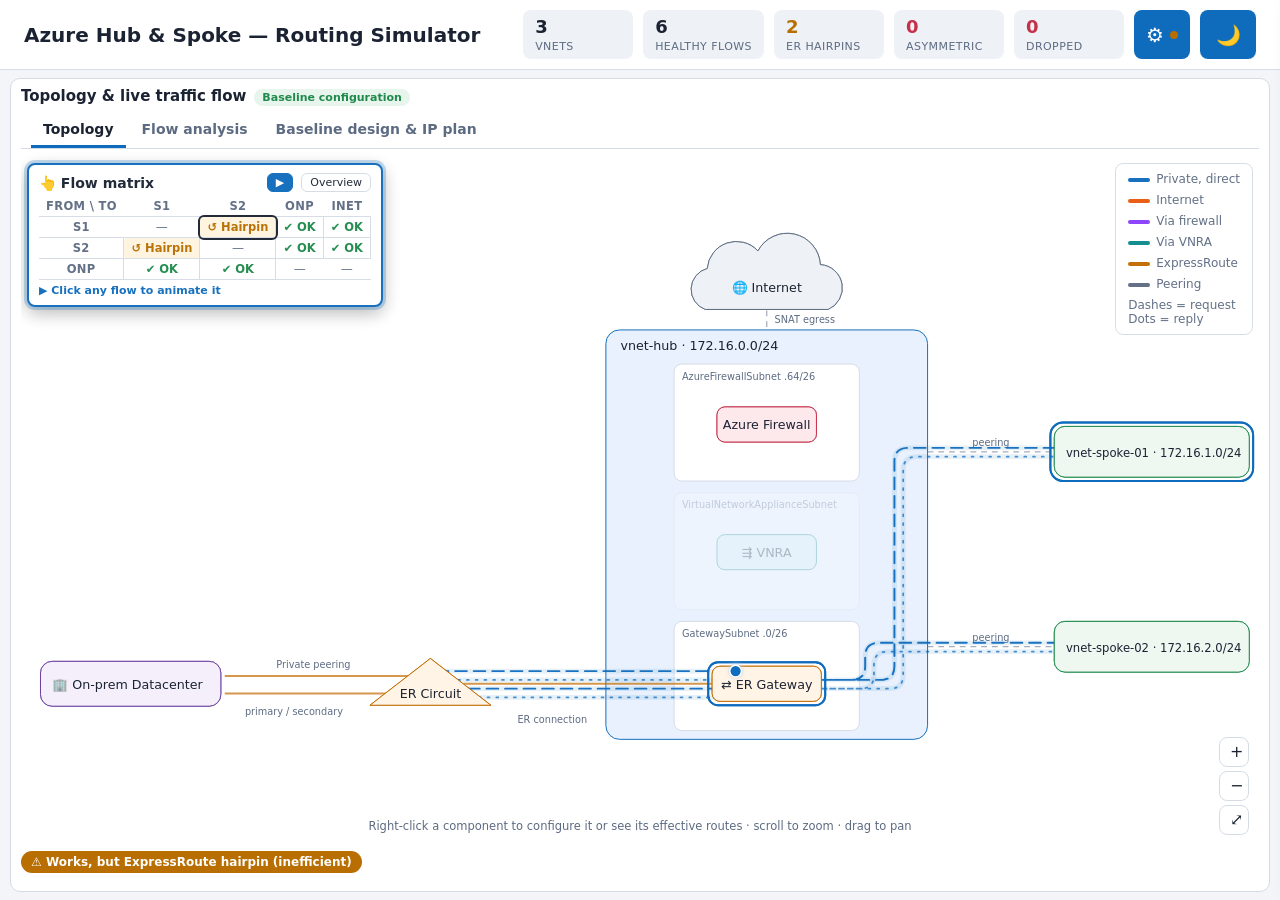
==== index.html @ 59f5b1bc "Right-click context menu: Configure and Effective routes per component; dynamic ER prefix text Co-au" ====
<!DOCTYPE html>
<html lang="en">
<head>
<meta charset="utf-8">
<meta name="viewport" content="width=device-width, initial-scale=1">
<meta name="color-scheme" content="light dark">
<script>try{var t=localStorage.getItem('theme');if(t==='light'||t==='dark')document.documentElement.dataset.theme=t;}catch(e){}</script>
<title>Azure Hub &amp; Spoke — Routing Simulator</title>
<style>
:root{--bg:#f3f5f9;--panel:#ffffff;--ink:#1b2333;--muted:#5d6b82;--line:#d6dce6;--hub:#e8f1fd;--hubb:#0f6cbd;--spoke:#eef8f1;--spokeb:#1f8a4c;--onp:#f4effb;--onpb:#6b3fa0;--er:#fff4e5;--erb:#c26b00;--fwc:#c4314b;--net:#eef1f5;--fwd:#0f6cbd;--ret:#e8590c;--priv:#0f6cbd;--pub:#e8590c;--insp:#8a3ffc;--vnra:#0b8a8a;--vnrabg:#e2f6f6;--ok:#1f8a4c;--warn:#b86e00;--err:#c4314b;--okbg:#e7f5ec;--warnbg:#fff4df;--errbg:#fde8ec;--chip:#eef1f6}
:root[data-theme=light]{color-scheme:light}:root[data-theme=dark]{color-scheme:dark;--bg:#10141c;--panel:#181e29;--ink:#e6ebf3;--muted:#98a4b8;--line:#2c3545;--hub:#14263f;--hubb:#4ea1ff;--spoke:#13291d;--spokeb:#4cc27e;--onp:#241a33;--onpb:#b48ce6;--er:#2e2210;--erb:#f0a33c;--fwc:#ff6b81;--net:#1d2431;--fwd:#4ea1ff;--ret:#ff8a3d;--priv:#4ea1ff;--pub:#ff8a3d;--insp:#b78cff;--vnra:#3cc8c8;--vnrabg:#10302f;--ok:#4cc27e;--warn:#f0a33c;--err:#ff6b81;--okbg:#132a1d;--warnbg:#2e2410;--errbg:#33161d;--chip:#232b3a}
.themebtn{background:var(--chip);color:var(--ink);border:1px solid var(--line);border-radius:8px;padding:6px 12px;font:inherit;font-size:13px;cursor:pointer}.themebtn:hover{border-color:var(--fwd)}
@media (prefers-color-scheme: dark){:root:not([data-theme]){--bg:#10141c;--panel:#181e29;--ink:#e6ebf3;--muted:#98a4b8;--line:#2c3545;--hub:#14263f;--hubb:#4ea1ff;--spoke:#13291d;--spokeb:#4cc27e;--onp:#241a33;--onpb:#b48ce6;--er:#2e2210;--erb:#f0a33c;--fwc:#ff6b81;--net:#1d2431;--fwd:#4ea1ff;--ret:#ff8a3d;--priv:#4ea1ff;--pub:#ff8a3d;--insp:#b78cff;--vnra:#3cc8c8;--vnrabg:#10302f;--ok:#4cc27e;--warn:#f0a33c;--err:#ff6b81;--okbg:#132a1d;--warnbg:#2e2410;--errbg:#33161d;--chip:#232b3a}}
*{box-sizing:border-box}
body{margin:0;font-family:"Segoe UI",system-ui,-apple-system,Roboto,Arial,sans-serif;background:var(--bg);color:var(--ink);font-size:14px}
header{padding:10px 24px;background:var(--panel);border-bottom:1px solid var(--line);display:flex;flex-wrap:wrap;gap:16px;align-items:center;justify-content:space-between}
h1{font-size:20px;margin:0}
.sub{color:var(--muted);font-size:13px;margin-top:2px}
.kpis{display:flex;gap:10px;flex-wrap:wrap}
.kpi{background:var(--chip);border-radius:8px;padding:6px 12px;min-width:110px}
.kpi b{display:block;font-size:18px}
.kpi span{font-size:11px;color:var(--muted);text-transform:uppercase;letter-spacing:.04em}
.kpi.warn b{color:var(--warn)}.kpi.err b{color:var(--err)}.kpi.ok b{color:var(--ok)}
button.kpibtn{border-radius:8px;padding:6px 12px;min-inline-size:56px;font-size:20px;font-weight:600;border:none;display:flex;align-items:center;justify-content:center}
main{padding:8px 10px;transition:margin-inline-end .2s}
body.cfgopen main{margin-inline-end:470px}
@media (max-width:1100px){body.cfgopen main{margin-inline-end:0}}
.card{background:var(--panel);border:1px solid var(--line);border-radius:10px;padding:10px 14px;margin-block-end:14px}
.card h2{font-size:15px;margin:0 0 10px 0;display:flex;align-items:center;gap:8px;justify-content:space-between}
.stage{padding:8px 10px}
.stage .bar{display:flex;flex-wrap:wrap;gap:8px 14px;align-items:center;justify-content:space-between;margin-block-end:8px}
.stage .bar h2{margin:0}
svg{width:100%;height:auto;display:block}
#topo{width:100%;height:auto;max-height:calc(100vh - 250px)}
#flowCls{margin-top:6px;min-height:28px}
button.cfgbtn{background:var(--fwd);border-color:var(--fwd);color:#fff;font-weight:600}
button.cfgbtn .dot{display:inline-block;inline-size:8px;block-size:8px;border-radius:50%;background:var(--warn);margin-inline-start:6px}
#drawer{position:fixed;inset-block:0;inset-inline-end:0;inline-size:460px;max-inline-size:100vw;background:var(--panel);border-inline-start:1px solid var(--line);box-shadow:-6px 0 24px rgba(0,0,0,.18);transform:translateX(105%);transition:transform .2s;z-index:50;display:flex;flex-direction:column}
body.cfgopen #drawer{transform:none}
#drawer .dh{display:flex;justify-content:space-between;align-items:center;padding:10px 14px;border-block-end:1px solid var(--line)}
#drawer .dh b{font-size:15px}
#drawer .db{overflow:auto;padding:6px 14px 20px;flex:1}
.tabs{display:flex;gap:4px;flex-wrap:wrap;border-block-end:1px solid var(--line);padding:0 10px}
.tabs button{border:none;border-block-end:3px solid transparent;border-radius:6px 6px 0 0;background:none;padding:8px 12px;font-weight:600;color:var(--muted)}
.tabs button.sel{color:var(--ink);border-block-end-color:var(--fwd)}
.pane{display:none;padding:12px 6px}.pane.sel{display:block}
.cols2{display:grid;grid-template-columns:minmax(0,1.3fr) minmax(0,1fr);gap:14px}
@media (max-width:1100px){.cols2{grid-template-columns:1fr}}
.tg.sub{padding-inline-start:24px}
.badge-prev{font-size:10px;font-weight:700;padding:1px 6px;border-radius:8px;background:var(--insp);color:#fff;margin-inline-start:6px;vertical-align:middle}
.grp{font-size:11.5px;font-weight:700;text-transform:uppercase;letter-spacing:.05em;color:var(--muted);margin:14px 0 2px}
.vbox{stroke-width:1}
.lbl{font-size:13px;font-weight:500;fill:var(--ink)}
.sm{font-size:11px;fill:var(--muted)}
.xs{font-size:10px;fill:var(--muted)}
.lbltop{paint-order:stroke;stroke:var(--panel);stroke-width:4px;stroke-linejoin:round;font-weight:500;fill:var(--ink)}
.node{cursor:pointer;transition:filter .2s}
.node:hover{filter:brightness(1.07)}
.node.active .halo{opacity:1}
.halo{opacity:0;transition:opacity .2s;fill:none;stroke:var(--hl,var(--priv));stroke-width:2}
.link{stroke:var(--muted);stroke-width:1.3;fill:none;opacity:.55}
.peer{stroke-dasharray:6 5}
.erlink{stroke:var(--erb);stroke-width:2;opacity:.7}
.flowpath{fill:none;stroke-width:2;stroke-linecap:round;stroke-linejoin:round;opacity:.95}
.flowpath.fwd{stroke-dasharray:12 7;animation:dash 0.9s linear infinite}
.flowpath.ret{stroke-dasharray:2 7;stroke-width:1.8;opacity:.75;animation:dash 0.9s linear infinite}
.flowglow{fill:none;stroke-width:5;stroke-linecap:round;opacity:.1}
@keyframes dash{to{stroke-dashoffset:-22}}
.c-vnra{stroke:var(--vnra)}.cls.vnra{background:var(--vnra)}
.ghost{fill:none;stroke:var(--muted);stroke-width:2;stroke-dasharray:3 6;opacity:.7}
.ghostlbl{font-size:10px;fill:var(--muted);font-style:italic}
.callout rect{stroke-width:1.2}.callout.err rect{fill:var(--errbg);stroke:var(--err)}.callout.warn rect{fill:var(--warnbg);stroke:var(--warn)}
.cotext{font-size:11px;font-weight:600}.callout.err .cotext{fill:var(--err)}.callout.warn .cotext{fill:var(--warn)}
.coline{stroke-width:1.2;fill:none}.callout.err .coline{stroke:var(--err)}.callout.warn .coline{stroke:var(--warn)}
.stall{fill:none;stroke:var(--err);stroke-width:2}
.node.dropnode .halo{opacity:1;stroke:var(--err)!important}
.w details{margin-top:6px}.w summary,.trace summary{cursor:pointer;font-weight:600;font-size:12.5px}
.w details ol,.trace ol{margin:6px 0 0 0;padding-inline-start:20px}.w details li,.trace li{font-size:12.5px;line-height:1.45;margin-block-end:4px}
.trace{border:1px dashed var(--line);border-radius:8px;padding:8px 12px;margin-block-end:8px}.trh{font-weight:700;font-size:12px;margin-top:6px}
.cls.verdict.ok{background:var(--ok)}.cls.verdict.warn{background:var(--warn)}.cls.verdict.err{background:var(--err)}
#flowCls{display:flex;gap:8px;flex-wrap:wrap}
.pktlbl{font-size:10.5px;font-weight:600;fill:var(--ink);paint-order:stroke;stroke:var(--panel);stroke-width:3px}
.hops li.stopnote{color:var(--err);font-weight:600}
.nodep{opacity:.28}.nodep .node{pointer-events:none}
.c-priv{stroke:var(--priv)}.c-pub{stroke:var(--pub)}.c-insp{stroke:var(--insp)}
.ov{fill:none;stroke-width:2.2;stroke-linecap:round;opacity:.75;stroke-dasharray:12 7;animation:dash 1.2s linear infinite}
.cls{display:inline-block;font-size:12px;font-weight:600;padding:4px 10px;border-radius:12px;margin-block-end:10px;color:#fff}
.cls.priv{background:var(--priv)}.cls.pub{background:var(--pub)}.cls.insp{background:var(--insp)}
.pkt{stroke:#fff;stroke-width:1.5}
.controls{display:flex;flex-wrap:wrap;gap:8px;align-items:center}
select,button{font:inherit;border-radius:6px;border:1px solid var(--line);background:var(--panel);color:var(--ink);padding:6px 10px}
button{cursor:pointer}
button.primary{background:var(--fwd);border-color:var(--fwd);color:#fff;font-weight:600}
button.preset{font-size:12px;padding:4px 9px;background:var(--chip)}
button.preset.sel{outline:2px solid var(--fwd)}
.warns .w{border-radius:8px;padding:10px 12px;margin-block-end:8px;border-inline-start:4px solid}
.w.ok{background:var(--okbg);border-color:var(--ok)}.w.warn{background:var(--warnbg);border-color:var(--warn)}.w.err{background:var(--errbg);border-color:var(--err)}
.w b{display:block;margin-block-end:3px}
.tag{font-size:11px;font-weight:700;padding:2px 7px;border-radius:10px;color:#fff;margin-inline-end:6px}
.tag.ok{background:var(--ok)}.tag.warn{background:var(--warn)}.tag.err{background:var(--err)}
.hops{display:grid;grid-template-columns:1fr 1fr;gap:12px}
@media (max-width:700px){.hops{grid-template-columns:1fr}}
.hops h3{font-size:13px;margin:0 0 6px 0}
.hops ol{margin:0;padding-inline-start:20px}
.hops li{margin-block-end:6px;font-size:12.5px;line-height:1.35}
.hops li.cur{font-weight:600}
.hops code,.rt code{font-family:Consolas,Menlo,monospace;font-size:12px;background:var(--chip);padding:1px 4px;border-radius:4px}
.fwdc{color:var(--fwd)}.retc{color:var(--ret)}
table{border-collapse:collapse;width:100%;font-size:12.5px}
th,td{text-align:start;padding:5px 7px;border-block-end:1px solid var(--line);vertical-align:top}
th{color:var(--muted);font-weight:600;font-size:11.5px;text-transform:uppercase;letter-spacing:.03em}
tr.wd td{color:var(--err);text-decoration:line-through;opacity:.8}
tr.inv td{color:var(--muted);text-decoration:line-through}
tr.used td{background:var(--warnbg);font-weight:600}
.mx td,.mx th{text-align:center}
.mx td.c{cursor:pointer;font-size:11.5px;font-weight:600;border-radius:4px}
.mx td.ok{color:var(--ok)}.mx td.warn{color:var(--warn);background:var(--warnbg)}.mx td.err{color:var(--err);background:var(--errbg)}
.mx td.na{color:var(--muted)}
.mx td.c:hover{outline:2px solid var(--fwd)}
.mx td.selc{outline:2px solid var(--ink)}
.topowrap{position:relative;flex:1;min-height:0}.zc{position:absolute;inset-block-end:10px;inset-inline-end:10px;display:flex;flex-direction:column;gap:4px;z-index:5}.zc button{inline-size:30px;block-size:30px;border:1px solid var(--line);border-radius:8px;background:var(--panel);color:var(--ink);cursor:pointer;font-size:16px;line-height:1}.zc button:hover{border-color:var(--fwd)}#topo{cursor:grab;touch-action:none}#topo.pan{cursor:grabbing}#topo{max-width:none;width:100%;height:100%;max-height:none;margin:0;display:block}html,body{height:100%}body{display:flex;flex-direction:column;overflow:hidden}main{flex:1;min-height:0;display:flex;flex-direction:column}.stage{flex:1;min-height:0;display:flex;flex-direction:column;margin-block-end:0}.stage>.pane{overflow:auto;min-height:0}.stage>.pane.sel{flex:1}.stage>#pTopo.sel{display:flex;flex-direction:column}.dtl{display:none}#tip{position:fixed;z-index:50;pointer-events:none;max-width:300px;padding:8px 10px;border-radius:8px;background:var(--panel);color:var(--ink);border:1px solid var(--line);box-shadow:0 6px 20px rgba(0,0,0,.35);font-size:12px;line-height:1.5}#tip b{display:block;margin-bottom:2px}#tip[hidden]{display:none}.rtback{position:fixed;inset:0;z-index:60;background:rgba(0,0,0,.45);display:flex;align-items:center;justify-content:center;padding:20px}.rtback[hidden]{display:none}.rtmodal{position:relative;background:var(--panel);color:var(--ink);border:1px solid var(--line);border-radius:12px;box-shadow:0 12px 40px rgba(0,0,0,.5);padding:16px 20px;max-width:820px;width:100%;max-height:85vh;overflow:auto}.rtx{position:absolute;top:10px;right:10px;cursor:pointer}.node{cursor:pointer}.ctx{position:fixed;z-index:70;min-inline-size:190px;background:var(--panel);color:var(--ink);border:1px solid var(--line);border-radius:10px;box-shadow:0 8px 28px rgba(0,0,0,.45);padding:4px}.ctx[hidden]{display:none}.ctx button{display:block;inline-size:100%;text-align:start;background:none;border:0;color:inherit;padding:8px 12px;border-radius:6px;cursor:pointer;font:inherit}.ctx button:hover,.ctx button:focus-visible{background:var(--chip)}.tophint{position:absolute;inset-block-end:12px;inset-inline-start:50%;transform:translateX(-50%);font-size:11.5px;color:var(--muted);pointer-events:none}
.mxwin{position:absolute;inset-block-start:6px;inset-inline-start:6px;z-index:5;border:1px solid var(--line);border-radius:8px;padding:6px 8px;background:var(--panel);opacity:.96;font-size:11px;box-shadow:0 2px 8px rgba(0,0,0,.15)}
.mxwin h3{margin:0;font-size:12px}
.mxwin .bar{margin-block-end:4px;display:flex;gap:8px;align-items:center;justify-content:space-between}
.mxwin button{padding:2px 8px;font-size:11px}
.mxwin table{font-size:11px}.mxwin th,.mxwin td{padding:2px 6px}
.mxwin .note{margin:4px 0 0;font-size:10px}
.tg{display:flex;gap:12px;align-items:flex-start;justify-content:space-between;padding:8px 0;border-block-end:1px solid var(--line);cursor:pointer}
.tg>div{flex:1}
.tg b{font-weight:600}
.tg input{appearance:none;-webkit-appearance:none;flex:none;inline-size:34px!important;block-size:19px!important;border-radius:10px;background:var(--line);position:relative;cursor:pointer;margin:2px 0 0!important;transition:background .15s;border:1px solid var(--muted)}
.tg input::after{content:'';position:absolute;inset-block-start:1px;inset-inline-start:1px;inline-size:15px;block-size:15px;border-radius:50%;background:var(--panel);box-shadow:0 0 0 1px var(--muted);transition:transform .15s}
.tg input:checked{background:var(--ok);border-color:var(--ok)}
.tg input:checked::after{transform:translateX(15px);box-shadow:none}
.tg input:disabled{cursor:not-allowed}
.tg input:focus-visible{outline:2px solid var(--fwd);outline-offset:2px}
.sec{border:1px solid var(--line);border-radius:10px;margin-block:10px;background:var(--panel)}
.sec>summary{cursor:pointer;display:flex;justify-content:space-between;align-items:center;padding:9px 12px;font-weight:700;font-size:12.5px;text-transform:uppercase;letter-spacing:.04em;list-style:none}
.sec>summary::-webkit-details-marker{display:none}
.sec>summary::before{content:'▸';margin-inline-end:6px;color:var(--muted)}
.sec[open]>summary::before{content:'▾'}
.sec>summary span:first-child{flex:1}
.cnt{font-size:11px;font-weight:600;color:var(--muted);text-transform:none;letter-spacing:0;background:var(--line);padding:1px 8px;border-radius:10px}
.cnt:empty{display:none}
.secb{padding:0 12px 6px}
.sd{margin:0 0 4px;color:var(--muted);font-size:12px}
.pfx{padding:8px 0}
.pfx input[type=text]{display:block;inline-size:100%;box-sizing:border-box;margin:6px 0;padding:6px 8px;border:1px solid var(--muted);border-radius:6px;background:var(--bg);color:inherit;font:12px ui-monospace,Consolas,monospace}
.pfx input.bad{border-color:var(--err)}
.pfxmsg{font-size:12px;color:var(--ok);margin-block:4px}
.pfxmsg.err{color:var(--err)}
.pfx small{display:block;color:var(--muted)}
.tg:last-child{border:none}
.tg small{display:block;color:var(--muted)}
.base{font-size:11px;padding:2px 8px;border-radius:10px;background:var(--okbg);color:var(--ok);font-weight:700}
.base.mod{background:var(--warnbg);color:var(--warn)}
.legend{position:absolute;inset-block-start:6px;inset-inline-end:6px;z-index:5;display:flex;flex-direction:column;gap:7px;font-size:12px;color:var(--muted);padding:8px 12px;border:1px solid var(--line);border-radius:8px;background:var(--panel);opacity:.96}
.mxwin{border:2px solid var(--fwd)!important;box-shadow:0 0 0 3px color-mix(in srgb,var(--fwd) 25%,transparent),0 6px 18px rgba(0,0,0,.3)!important;font-size:12px!important;padding:8px 10px!important}
.mxwin.pulse{animation:mxp 1.8s ease-in-out infinite}
@keyframes mxp{50%{box-shadow:0 0 0 7px color-mix(in srgb,var(--fwd) 12%,transparent),0 6px 18px rgba(0,0,0,.3)}}
.mxwin h3{font-size:14px!important}
.mxwin table{font-size:12px!important}.mxwin th,.mxwin td{padding:3px 7px!important}
.mxwin .mx td.c{border:1px solid var(--line);transition:transform .1s}
.mxwin .mx td.c:hover{transform:scale(1.08);outline:2px solid var(--fwd);background:color-mix(in srgb,var(--fwd) 18%,transparent)}
.mxwin .note{font-size:11px!important;color:var(--fwd);font-weight:600}
.legend i{display:inline-block;inline-size:22px;block-size:4px;border-radius:2px;vertical-align:middle;margin-inline-end:6px}
.note{font-size:12px;color:var(--muted);margin:6px 0 0 0}
.speed{display:flex;align-items:center;gap:6px;font-size:12px;color:var(--muted)}
.cfgt td:first-child{color:var(--muted);white-space:nowrap}
.yes{color:var(--ok);font-weight:700}
.down{stroke:var(--err)!important;stroke-dasharray:5 6;opacity:.9!important}
.failed rect.vbox{fill:var(--errbg)!important;stroke:var(--err)!important;stroke-dasharray:6 4}
.xmark{stroke:var(--err);stroke-width:3.2;stroke-linecap:round}
.opt{display:flex;gap:10px;align-items:flex-start;padding:7px 0;border-block-end:1px solid var(--line);cursor:pointer}
.opt:last-child{border:none}.opt small{display:block;color:var(--muted)}
</style>
</head>
<body>
<header>
  <div>
    <h1>Azure Hub &amp; Spoke — Routing Simulator</h1>
  </div>
  <div class="kpis">
    <div class="kpi"><b>3</b><span>VNets</span></div>
    <div class="kpi" id="kOk"><b>–</b><span>Healthy flows</span></div>
    <div class="kpi warn" id="kHp"><b>–</b><span>ER hairpins</span></div>
    <div class="kpi err" id="kAs"><b>–</b><span>Asymmetric</span></div>
    <div class="kpi err" id="kDr"><b>–</b><span>Dropped</span></div>
    <button class="cfgbtn kpibtn" id="btnCfg" aria-expanded="false" aria-controls="drawer" title="Configuration" aria-label="Configuration">⚙<span class="dot" id="cfgDot" hidden></span></button>
    <button class="cfgbtn kpibtn" id="btnTheme" type="button" aria-label="Toggle light or dark theme"></button>
  </div>
</header>
<main>
  <div class="card stage">
    <div class="bar">
      <h2>Topology &amp; live traffic flow <span><span class="base" id="baseBadge">Baseline configuration</span></span></h2>
    </div>
    <div class="tabs" id="tabs" role="tablist">
      <button class="sel" data-pane="pTopo">Topology</button>
      <button data-pane="pFlow">Flow analysis</button>
      <button data-pane="pDesign">Baseline design &amp; IP plan</button>
    </div>
    <div class="pane sel" id="pTopo" style="padding:8px 0 0">
    <div class="topowrap">
      <div class="tophint">Right-click a component to configure it or see its effective routes · scroll to zoom · drag to pan</div>
      <div class="zc" role="group" aria-label="Zoom"><button id="zIn" title="Zoom in" aria-label="Zoom in">+</button><button id="zOut" title="Zoom out" aria-label="Zoom out">−</button><button id="zRst" title="Reset view" aria-label="Reset view">⤢</button></div>
    <div class="mxwin pulse" id="mxwin">
      <div class="bar"><h3>👆 Flow matrix</h3><div class="controls"><button class="primary" id="btnPlay" title="Replay the selected flow">▶</button><button id="btnOverview" title="Overview: private vs Internet">Overview</button></div></div>
      <table class="mx"><thead id="mxHead"></thead><tbody id="mxBody"></tbody></table>
      <p class="note">▶ Click any flow to animate it</p>
    </div>
    <svg id="topo" viewBox="-130 18 1270 565" role="img" aria-label="Hub and spoke topology diagram">
      <defs>
        <filter id="glow" x="-50%" y="-50%" width="200%" height="200%"><feGaussianBlur stdDeviation="3" result="b"/><feMerge><feMergeNode in="b"/><feMergeNode in="SourceGraphic"/></feMerge></filter>
      </defs>
      <g id="links"></g>
      <g id="nodes"></g>
      <g id="flows"></g>
    </svg>
    <div class="legend">
      <span><i style="background:var(--priv)"></i>Private, direct</span>
      <span><i style="background:var(--pub)"></i>Internet</span>
      <span><i style="background:var(--insp)"></i>Via firewall</span>
      <span><i style="background:var(--vnra)"></i>Via VNRA</span>
      <span><i style="background:var(--erb)"></i>ExpressRoute</span>
      <span><i style="background:var(--muted)"></i>Peering</span>
      <span>Dashes = request<br>Dots = reply</span>
    </div>
    </div>
    <div id="flowCls"></div>
    </div>
    <div class="pane" id="pFlow">
      <h2>Flow analysis <span id="flowTitle" style="font-weight:400;color:var(--muted)"></span></h2>
      <div class="cols2">
        <div class="warns" id="warns"></div>
        <div class="hops" style="grid-template-columns:1fr">
          <div><h3>→ Forward path</h3><ol id="fwdList"></ol></div>
          <div><h3>← Return path</h3><ol id="retList"></ol></div>
        </div>
      </div>
    </div>
    <div class="rtback" id="pCfg" hidden><div class="rtmodal" role="dialog" aria-label="Configure component" style="max-width:560px"><button class="rtx" id="cfgClose" title="Close" aria-label="Close">✕</button><h2 id="cfgTitle">Configure</h2><div id="cfgBody"></div><p class="note">Changes apply immediately to the topology and flows.</p></div></div>
    <div class="ctx" id="ctx" role="menu" hidden><button id="ctxCfg" role="menuitem">⚙ Configure…</button><button id="ctxRt" role="menuitem">☰ Effective routes</button></div>
    <div class="rtback" id="pRoutes" hidden><div class="rtmodal" role="dialog" aria-label="Effective routes">
      <button class="rtx" id="rtClose" title="Close" aria-label="Close">✕</button>
      <h2>Effective routes <select id="selTable"></select></h2>
      <div class="note" id="rtTitle"></div>
      <div class="rt"><table><thead><tr><th>Source</th><th>State</th><th>Prefix</th><th>Next hop type</th><th>Next hop IP</th></tr></thead><tbody id="rtBody"></tbody></table></div>
      <p class="note">Highlighted rows are used by the selected flow. Azure picks the longest prefix match; for identical prefixes, User &gt; BGP (Virtual network gateway) &gt; System.</p>
          </div></div>
    <div class="pane" id="pDesign">
    <div class="cols2"><div>
    <h2>Baseline design</h2>
    <table class="cfgt">
      <tr><td>Hub peering</td><td>Allow gateway transit <span class="yes">✓</span> · Allow forwarded traffic <span class="yes">✓</span></td></tr>
      <tr><td>Spoke peering</td><td>Allow traffic to remote VNet <span class="yes">✓</span> · Allow forwarded traffic <span class="yes">✓</span> · Use remote gateways <span class="yes">✓</span></td></tr>
      <tr><td>Spoke subnets</td><td>Private subnets (default outbound access disabled — default for new VNets). Internet egress only via Azure Firewall.</td></tr>
      <tr><td>Spoke route tables</td><td><code>0.0.0.0/0 → VirtualAppliance 172.16.0.68</code> · Propagate gateway routes <span class="yes">✓</span></td></tr>
      <tr><td>Hub route tables</td><td>None on GatewaySubnet or AzureFirewallSubnet</td></tr>
      <tr><td>Optional VNRA</td><td>Not deployed in the baseline. Enable it under What-if to route private traffic (spoke↔spoke, spoke↔on-prem) through the routing appliance while Internet stays on Azure Firewall.</td></tr>
      <tr><td>ExpressRoute</td><td>On-prem advertises RFC1918 by default (configurable via right-click → Configure on On-prem). Azure advertises hub + spoke /24s (gateway transit).</td></tr>
      <tr><td>Peering routes</td><td>Enabled everywhere in the baseline. "Disable peering route propagation" (public preview) is a route-table setting that suppresses the system peering routes so a summarized UDR can win.</td></tr>
    </table>
    </div><div>
    <h2>IP address plan</h2>
    <table>
      <thead><tr><th>VNet / subnet</th><th>Prefix</th><th>Purpose</th></tr></thead>
      <tbody>
        <tr><td><b>vnet-hub</b></td><td>172.16.0.0/24</td><td>Hub</td></tr>
        <tr><td>GatewaySubnet</td><td>172.16.0.0/26</td><td>ExpressRoute Gateway</td></tr>
        <tr><td>AzureFirewallSubnet</td><td>172.16.0.64/26</td><td>Azure Firewall (private IP 172.16.0.68)</td></tr>
        <tr><td>VirtualNetworkApplianceSubnet</td><td>172.16.0.128/26</td><td>Optional Routing Appliance (VNRA, IP 172.16.0.132)</td></tr>
        <tr><td>(reserved)</td><td>172.16.0.192/26</td><td>Future hub services</td></tr>
        <tr><td><b>vnet-spoke-01</b></td><td>172.16.1.0/24</td><td>snet-app .0/25 · snet-data .128/25</td></tr>
        <tr><td><b>vnet-spoke-02</b></td><td>172.16.2.0/24</td><td>snet-app .0/25 · snet-data .128/25</td></tr>
        <tr><td><b>On-prem DC</b></td><td>192.168.0.0/16</td><td>Test host 192.168.10.10</td></tr>
        <tr><td>Free in pool</td><td>172.16.3.0 – 172.16.255.255</td><td>Future spokes</td></tr>
      </tbody>
    </table>
    <p class="note">Test hosts: spoke VMs at 172.16.x.4, Internet host 203.0.113.10. Simulation assumes firewall rules allow the traffic.</p>
    </div></div>
    </div>
  </div>
</main>
<aside id="drawer" aria-label="Configuration">
  <div class="dh"><b>Configuration</b><span><button id="btnReset" class="preset">Reset to baseline</button> <button id="btnCloseCfg" class="preset" aria-label="Close configuration">✕</button></span></div>
  <div class="db">
    <div class="pane sel" id="dWhat"><div id="toggles"></div></div>
  </div>
</aside>
<script>
const FW_IP='172.16.0.68';
const VNRA_IP='172.16.0.132';
const BASE={defaultToFw:true,propagate:true,useRemoteGw:true,udrSpokeToFw:false,udrOnpremToFw:false,gwSubnetRt:false,gwSummary:false,dprGw:false,dprDefFw:false,dprDefVnra:false,vnra:false,vnraSpoke:false,vnraOnprem:false,vnraGw:false,spoke1Only:false,privateSubnet:true,erPfx:'10.0.0.0/8, 172.16.0.0/12, 192.168.0.0/16',hubGwTransit:true,hubAccess:true,hubFwd:true,spokeAccess:true,spokeFwd:true};
const on=(i,k)=>!!cfg[k]&&(!cfg.spoke1Only||i===1);
const cfg=Object.assign({},BASE);
const SPOKES=[1,2];
const RFC=['10.0.0.0/8','172.16.0.0/12','192.168.0.0/16'];
function parseCidrs(s){const ok=[],bad=[];String(s||'').split(/[\s,;]+/).filter(Boolean).forEach(t=>{const m=/^(\d{1,3})\.(\d{1,3})\.(\d{1,3})\.(\d{1,3})\/(\d{1,2})$/.exec(t);
  if(!m||m.slice(1,5).some(o=>+o>255)||+m[5]>32){bad.push(t);return;}
  const len=+m[5],net=Math.floor(ip2n(m.slice(1,5).join('.'))/Math.pow(2,32-len))*Math.pow(2,32-len);
  const p=[24,16,8,0].map(sh=>Math.floor(net/Math.pow(2,sh))%256).join('.')+'/'+len;if(!ok.includes(p))ok.push(p);});return {ok,bad};}
const erList=()=>parseCidrs(cfg.erPfx).ok;
const peerOk=()=>cfg.spokeAccess&&cfg.hubAccess;
const erCover=()=>erList().filter(p=>maskOf(p)>0&&inPfx('172.16.1.10',p)).sort((a,b)=>maskOf(b)-maskOf(a))[0]||'172.16.0.0/12';
const effRG=()=>cfg.useRemoteGw&&cfg.hubGwTransit&&peerOk();
const EP={spoke1:{ip:'172.16.1.4',label:'Spoke 1 VM'},spoke2:{ip:'172.16.2.4',label:'Spoke 2 VM'},onprem:{ip:'192.168.10.10',label:'On-prem server'},internet:{ip:'203.0.113.10',label:'Internet host'}};
const NAME={spoke1:'Spoke 1',spoke2:'Spoke 2',fw:'Azure Firewall',vnra:'Routing Appliance (VNRA)',ergw:'ExpressRoute Gateway',msee:'ER circuit (MSEE edge)',onprem:'On-prem DC',internet:'Internet',hub:'Hub VNet'};
function ip2n(ip){return ip.split('.').reduce((a,o)=>a*256+Number(o),0);}
function maskOf(p){return Number(p.split('/')[1]);}
function inPfx(ip,p){const b=p.split('/')[0];const m=maskOf(p);if(m===0)return true;const s=Math.pow(2,32-m);return Math.floor(ip2n(ip)/s)===Math.floor(ip2n(b)/s);}
const PRI={'User':3,'Virtual network gateway':2,'Default':1};
function finalize(routes){const best={};routes.forEach(r=>{if(r.w)return;const p=PRI[r.src]||0;if(!best[r.prefix]||p>(PRI[best[r.prefix].src]||0))best[r.prefix]=r;});routes.forEach(r=>{r.state=r.w?'Withdrawn':(best[r.prefix]===r?'Active':'Invalid');});
  // A 0.0.0.0/0 user-defined route also invalidates the default RFC1918 / RFC6598 'None' system routes
  if(routes.some(r=>r.state==='Active'&&r.src==='User'&&r.prefix==='0.0.0.0/0'))routes.forEach(r=>{if(r.src==='Default'&&r.nh==='None'&&r.state==='Active'){r.state='Invalid';r.note='removed by Azure because a 0.0.0.0/0 UDR exists';}});
  return routes;}
function lpm(routes,ip){let b=null;routes.forEach(r=>{if(r.state==='Active'&&inPfx(ip,r.prefix)&&(!b||maskOf(r.prefix)>maskOf(b.prefix)))b=r;});return b;}
let TABLES={};
function buildTables(){
  const T={};
  const defaults=()=>[{src:'Default',prefix:'0.0.0.0/0',nh:'Internet'}].concat(RFC.map(p=>({src:'Default',prefix:p,nh:'None'})),[{src:'Default',prefix:'100.64.0.0/10',nh:'None'}]);
  const bgp=()=>erList().map(p=>({src:'Virtual network gateway',prefix:p,nh:'VirtualNetworkGateway',ip:'ER (MSEE)'}));
  SPOKES.forEach(i=>{
    const r=[{src:'Default',prefix:'172.16.'+i+'.0/24',nh:'VnetLocal'}]    .concat(cfg.spokeAccess?[{src:'Default',prefix:'172.16.0.0/24',nh:'VNetPeering',to:'hub'}]:[],defaults());
        if(effRG()&&cfg.propagate)r.push(...bgp());
    if(cfg.defaultToFw)r.push({src:'User',prefix:'0.0.0.0/0',nh:'VirtualAppliance',ip:FW_IP,name:'default-to-fw'});
    if(on(i,'udrSpokeToFw'))r.push({src:'User',prefix:'172.16.0.0/16',nh:'VirtualAppliance',ip:FW_IP,name:'azure-to-fw'});
    if(cfg.vnra&&on(i,'vnraSpoke'))r.push({src:'User',prefix:'172.16.0.0/16',nh:'VirtualAppliance',ip:VNRA_IP,name:'azure-to-vnra'});
    if(cfg.vnra&&on(i,'vnraOnprem'))r.push({src:'User',prefix:'192.168.0.0/16',nh:'VirtualAppliance',ip:VNRA_IP,name:'onprem-to-vnra'});
    if(on(i,'udrOnpremToFw'))r.push({src:'User',prefix:'192.168.0.0/16',nh:'VirtualAppliance',ip:FW_IP,name:'onprem-to-fw'});
    T['spoke'+i]={title:'vnet-spoke-0'+i+' / snet-app (rt-spoke-0'+i+', gateway route propagation '+((cfg.propagate)?'ON':'OFF')+')',routes:finalize(r)};
  });
  const peer=()=>SPOKES.map(i=>({src:'Default',prefix:'172.16.'+i+'.0/24',nh:'VNetPeering',to:'spoke'+i}));
  T.fw={title:'vnet-hub / AzureFirewallSubnet (no route table)',routes:finalize([{src:'Default',prefix:'172.16.0.0/24',nh:'VnetLocal'}].concat(peer(),defaults(),bgp()))};
  T.vnra={title:'vnet-hub / VirtualNetworkApplianceSubnet 172.16.0.128/26 (no route table)'+(cfg.vnra?'':' — VNRA NOT DEPLOYED'),routes:finalize([{src:'Default',prefix:'172.16.0.0/24',nh:'VnetLocal'}].concat(peer(),defaults(),bgp()))};
  const g=[{src:'Default',prefix:'172.16.0.0/24',nh:'VnetLocal'}].concat(cfg.dprGw?[]:peer(),defaults());
  if(cfg.vnra&&cfg.vnraGw)SPOKES.forEach(i=>g.push({src:'User',prefix:'172.16.'+i+'.0/24',nh:'VirtualAppliance',ip:VNRA_IP,name:'spoke'+i+'-to-vnra'}));
  if(cfg.gwSubnetRt)SPOKES.forEach(i=>g.push({src:'User',prefix:'172.16.'+i+'.0/24',nh:'VirtualAppliance',ip:FW_IP,name:'spoke'+i+'-to-fw'}));
  if(cfg.gwSummary)g.push({src:'User',prefix:'172.16.0.0/16',nh:'VirtualAppliance',ip:FW_IP,name:'azure-summary-to-fw'});
  if(cfg.dprGw&&cfg.dprDefVnra&&cfg.vnra)g.push({src:'User',prefix:'0.0.0.0/0',nh:'VirtualAppliance',ip:VNRA_IP,name:'default-to-vnra'});
  else if(cfg.dprGw&&cfg.dprDefFw)g.push({src:'User',prefix:'0.0.0.0/0',nh:'VirtualAppliance',ip:FW_IP,name:'default-to-fw'});
  const gwRt=cfg.gwSubnetRt||cfg.gwSummary||cfg.dprGw||(cfg.vnra&&cfg.vnraGw);
  T.gw={title:'vnet-hub / GatewaySubnet (traffic arriving from ExpressRoute)'+(gwRt?' — rt-gatewaysubnet'+(cfg.dprGw?' (peering routes DISABLED)':''):' (no route table)'),routes:finalize(g)};
  const az=[{src:'Advertised by ER Gateway',prefix:'172.16.0.0/24',nh:'Azure'}];
  if(effRG())SPOKES.forEach(i=>az.push({src:'Advertised by ER Gateway (gateway transit)',  prefix:'172.16.'+i+'.0/24',nh:'Azure'}));
    T.msee={title:'ExpressRoute circuit — MSEE private peering BGP table',routes:finalize(az.concat(erList().map(p=>({src:'Advertised by on-prem (CE)',prefix:p,nh:'OnPrem'}))))};
  T.onprem={title:'On-prem core / CE router',routes:finalize([{src:'Connected',prefix:'192.168.0.0/16',nh:'Local'}].concat(erList().filter(p=>p!=='0.0.0.0/0'&&!(inPfx(p.split('/')[0],'192.168.0.0/16')&&maskOf(p)>=16)).map(p=>({src:'Originated aggregate',prefix:p,nh:'Null0'})),az.map(a=>({src:'Learned via ExpressRoute',prefix:a.prefix,nh:'ExpressRoute'})),[{src:'Static',prefix:'0.0.0.0/0',nh:'LocalInternetEdge'}]))};
  TABLES=T;return T;
}
function walk(start,dstIp,ctx){
  ctx=ctx||{};
  const nodes=[start],hops=[];let cur=start,status='delivered',reason='',snat=false,bypass=false;
  const H=(node,t,route,text)=>hops.push({node,table:t,route,text});
  const fin=(st,why)=>({nodes,hops,status:st,reason:why,snat,bypass});
  for(let g=0;g<20;g++){
    if(/^spoke\d$/.test(cur)){
      const r=lpm(TABLES[cur].routes,dstIp);
      if(!r){H(cur,cur,null,'No matching route');return fin('dropped','No route in '+NAME[cur]);}
      if(r.nh==='VnetLocal'){H(cur,cur,r,'Destination is inside the same VNet — delivered locally');return fin('delivered');}
      if((r.nh==='VirtualAppliance'||r.nh==='VirtualNetworkGateway')&&!cfg.spokeAccess){H(cur,cur,r,'Route '+r.prefix+' → '+r.nh+' needs the VNet peering to the hub, but this spoke-side peering has Allow access to remote VNet turned OFF — DROPPED');return fin('dropped','Spoke peering: access to the hub VNet is disabled');}
      if(r.nh==='VNetPeering'){H(cur,cur,r,'Peering route to hub — delivered in hub');nodes.push('hub');return fin('delivered');}
      if(r.nh==='VirtualAppliance'&&r.ip===VNRA_IP){H(cur,cur,r,'UDR '+r.prefix+' sends the packet to the Virtual Network Routing Appliance ('+VNRA_IP+')');nodes.push('vnra');cur='vnra';continue;}
      if(r.nh==='VirtualAppliance'){H(cur,cur,r,'UDR '+r.prefix+' sends the packet to Azure Firewall ('+FW_IP+')'+(r.prefix==='0.0.0.0/0'&&/^(10\.|172\.(1[6-9]|2\d|3[01])\.|192\.168\.)/.test(dstIp)?' — no more specific route exists for this private destination (gateway routes not propagated), so the default route catches it':''));nodes.push('fw');cur='fw';continue;}
      if(r.nh==='VirtualNetworkGateway'){H(cur,cur,r,'Gateway-learned BGP route '+r.prefix+' (longer than 0.0.0.0/0) wins — packet leaves via ExpressRoute, bypassing the firewall');nodes.push('ergw','msee');cur='msee';continue;}
      if(r.nh==='Internet'){
        if(dstIp!==EP.internet.ip){H(cur,cur,r,'System default route — private destination sent towards the Internet');return fin('dropped','Private destination sent to the Internet');}
        H(cur,cur,r,'System route 0.0.0.0/0 → Internet, but default outbound access is retired and has no explicit outbound method (NAT Gateway, public IP, LB outbound rule) — packet is DROPPED');return fin('dropped','No explicit outbound method: default outbound access is retired, so there is no Internet access from '+NAME[cur]);}
      if(r.nh==='None'){H(cur,cur,r,'System route '+r.prefix+' with next hop None — packet is DROPPED');return fin('dropped','Next hop None for '+r.prefix+' in '+NAME[cur]+' (no gateway route is propagated)');}
    }
    if(cur==='fw'){
      const r=lpm(TABLES.fw.routes,dstIp);
      if(r.nh==='VNetPeering'){if(!cfg.hubAccess){H('fw','fw',r,'Peering to the spoke has Allow access to remote VNet turned OFF on the hub side — DROPPED');return fin('dropped','Hub peering: access to the spoke VNet is disabled');}
      if(!cfg.spokeFwd){H('fw','fw',r,'The spoke peering has Allow forwarded traffic turned OFF — traffic that did not originate in the hub VNet is DROPPED');return fin('dropped','Spoke peering: forwarded traffic is not allowed');}
      H('fw','fw',r,'Firewall forwards over the hub-spoke peering');nodes.push(r.to);return fin('delivered');}
      if(r.nh==='VnetLocal'){H('fw','fw',r,'Delivered inside the hub');return fin('delivered');}
      if(r.nh==='VirtualNetworkGateway'){H('fw','fw',r,'Firewall subnet learned '+r.prefix+' from the gateway — forwarded to ExpressRoute');nodes.push('ergw','msee');cur='msee';continue;}
      if(r.nh==='Internet'){H('fw','fw',r,'Firewall SNATs to its public IP and sends to the Internet');nodes.push('internet');snat=true;return fin('delivered');}
      if(r.nh==='None'){H('fw','fw',r,'Dropped at the firewall: only system route '+r.prefix+' → None matches');return fin('dropped','Next hop None at the firewall');}
    }
    if(cur==='vnra'){
      const r=lpm(TABLES.vnra.routes,dstIp);
      if(r.nh==='VNetPeering'){if(!cfg.hubAccess){H('vnra','vnra',r,'Peering to the spoke has Allow access to remote VNet turned OFF on the hub side — DROPPED');return fin('dropped','Hub peering: access to the spoke VNet is disabled');}
      if(!cfg.spokeFwd){H('vnra','vnra',r,'The spoke peering has Allow forwarded traffic turned OFF — traffic that did not originate in the hub VNet is DROPPED');return fin('dropped','Spoke peering: forwarded traffic is not allowed');}
      H('vnra','vnra',r,'Routing appliance forwards over the hub-spoke peering (no inspection)');nodes.push(r.to);return fin('delivered');}
      if(r.nh==='VnetLocal'){H('vnra','vnra',r,'Delivered inside the hub');nodes.push('hub');return fin('delivered');}
      if(r.nh==='VirtualNetworkGateway'){H('vnra','vnra',r,'Appliance subnet learned '+r.prefix+' from the gateway — forwarded to ExpressRoute');nodes.push('ergw','msee');cur='msee';continue;}
      if(r.nh==='None'){H('vnra','vnra',r,'Dropped at the routing appliance: only system route '+r.prefix+' → None matches');return fin('dropped','Next hop None at the routing appliance');}
      H('vnra','vnra',r,'Routing appliance sends the packet to the Internet');nodes.push('internet');bypass=true;return fin('delivered');
    }
    if(cur==='msee'){
      const r=lpm(TABLES.msee.routes,dstIp);
      if(!r){H('msee','msee',null,'No route on MSEE');return fin('dropped','No route on MSEE');}
      if(r.nh==='Azure'){H('msee','msee',r,'MSEE prefers the Azure-advertised '+r.prefix+' over on-prem '+'172.16.0.0/12 (longest prefix) — sent back into Azure');nodes.push('ergw');cur='gw';continue;}
      if(r.nh==='OnPrem'){H('msee','msee',r,'Forwarded over the circuit to the on-prem CE routers');nodes.push('onprem');cur='onprem';if(inPfx(dstIp,'192.168.0.0/16'))return fin('delivered');continue;}
    }
    if(cur==='gw'){
      const r=lpm(TABLES.gw.routes,dstIp);
      if(r.nh==='VNetPeering'){if(!cfg.hubAccess){H('ergw','gw',r,'Peering to the spoke has Allow access to remote VNet turned OFF on the hub side — DROPPED');return fin('dropped','Hub peering: access to the spoke VNet is disabled');}H('ergw','gw',r,'ER Gateway delivers straight to the spoke over peering');nodes.push(r.to);return fin('delivered');}
      if(r.nh==='VirtualAppliance'&&r.ip===VNRA_IP){H('ergw','gw',r,'GatewaySubnet UDR '+r.prefix+' sends the packet to the Routing Appliance');nodes.push('vnra');cur='vnra';continue;}
      if(r.nh==='VirtualAppliance'){H('ergw','gw',r,'GatewaySubnet UDR '+r.prefix+' sends the packet to Azure Firewall');nodes.push('fw');cur='fw';continue;}
      if(r.nh==='VnetLocal'){H('ergw','gw',r,'Delivered inside the hub');nodes.push('hub');return fin('delivered');}
      if(r.nh==='None'&&cfg.dprGw){H('ergw','gw',r,'Peering routes are DISABLED on the GatewaySubnet route table and no UDR covers '+dstIp+' — only the system route '+r.prefix+' → None is left: DROPPED');return fin('dropped','GatewaySubnet: peering routes disabled and no replacement UDR for '+dstIp+' (system route '+r.prefix+' → None)');}
      H('ergw','gw',r,'Dropped');return fin('dropped','No usable route at GatewaySubnet');
    }
    if(cur==='onprem'){
      const r=lpm(TABLES.onprem.routes,dstIp);
      if(r.nh==='Local'){H('onprem','onprem',r,'Delivered on-prem');return fin('delivered');}
      if(r.nh==='ExpressRoute'){H('onprem','onprem',r,'On-prem router sends '+r.prefix+' over ExpressRoute');nodes.push('msee');cur='msee';continue;}
      if(r.nh==='Null0'){const why='the spoke prefix is not advertised by Azure';H('onprem','onprem',r,'Only the on-prem aggregate '+r.prefix+' matches (Null0) — DROPPED; '+why);return fin('dropped','On-prem has no route for '+dstIp+' ('+why+')');}
      H('onprem','onprem',r,'Follows on-prem default route to the local Internet edge — private destination unreachable');return fin('dropped','On-prem has no route for '+dstIp);
    }
    if(cur==='internet'){
      if(ctx.snatAtFw){H('internet',null,null,'Reply addressed to the firewall public IP; firewall reverses SNAT');nodes.push('fw');cur='fw';continue;}
      H('internet',null,null,'Reply returns directly to the VM (default outbound access)');nodes.push(ctx.returnTo);return fin('delivered');
    }
    return fin('dropped','Unknown hop '+cur);
  }
  return fin('dropped','Routing loop detected');
}
function analyze(src,dst){
  const f=walk(src,EP[dst].ip,{});
  let r=null;
  if(f.status==='delivered')r=walk(dst,EP[src].ip,{snatAtFw:dst==='internet'&&f.snat,returnTo:src});
  const W=[];
  const ends=[src,dst];
  if(f.status==='dropped')W.push({lvl:'err',tag:'Dropped',title:'Forward traffic is dropped',text:f.reason});
  if(r&&r.status==='dropped')W.push({lvl:'err',tag:'Dropped',title:'Return traffic is dropped',text:r.reason+'. The session cannot be established.'});
  const viaER=p=>p&&p.nodes.includes('msee');
  if(!ends.includes('onprem')&&(viaER(f)||viaER(r))){
    const sr=TABLES[src]?lpm(TABLES[src].routes,EP[dst].ip):null;const s0=TABLES[src]?lpm(TABLES[src].routes,'8.8.8.8'):null;
    const insp=f.nodes.includes('fw')||(r&&r.nodes.includes('fw'));
    W.push({lvl:'warn',tag:'Hairpin',title:'ExpressRoute hairpin detected',text:'Traffic between '+NAME[src]+' and '+NAME[dst]+' leaves Azure, turns around on the MSEE edge routers at the ExpressRoute peering location and comes back in through the ER Gateway. Because the spoke learns '+erCover()+' from on-prem and there is no spoke-to-spoke peering, the /12 BGP route beats the '+(s0?s0.prefix+' '+(s0.src==='User'?'UDR to '+nhName(s0):'system route to the Internet'):'default route')+'. This adds latency, consumes circuit bandwidth twice, depends on ER Gateway throughput'+(insp?' and the firewall only sees the traffic after it has already hairpinned over ExpressRoute.':' and is not inspected by Azure Firewall.')+' Fix: add a UDR 172.16.0.0/16 on every spoke route table pointing to Azure Firewall (with inspection) or to a Virtual Network Routing Appliance (high-throughput forwarding, no inspection) — try the what-if switches.'});

  }
  if(r&&f.status==='delivered'&&r.status==='delivered'){
    const ff=f.nodes.includes('fw'),rf=r.nodes.includes('fw');
    const fv=f.nodes.includes('vnra'),rv=r.nodes.includes('vnra');
    if(fv!==rv)W.push({dev:'vnra',lvl:'warn',tag:'Asymmetric',title:'Asymmetric routing through the Routing Appliance (VNRA)',text:(fv?'The forward path uses the routing appliance but the return path bypasses it':'The return path uses the routing appliance but the forward path bypasses it')+'. The VNRA is a forwarding layer, not a firewall, so packets may still be delivered — but stateful NSGs on VirtualNetworkApplianceSubnet, flow metrics and troubleshooting all assume symmetry. Add the GatewaySubnet route table (spoke /24s → VNRA) together with the spoke UDR.'});
    if(ff!==rf)W.push({dev:'fw',lvl:'err',tag:'Asymmetric',title:'Asymmetric routing through Azure Firewall',text:(ff?'The forward path goes through Azure Firewall but the return path bypasses it':'The return path goes through Azure Firewall but the forward path bypasses it')+'. A stateful firewall only sees one half of the session and drops it (TCP fails). Make both directions symmetric, e.g. pair a spoke UDR to the firewall with a GatewaySubnet route table that sends spoke prefixes to the firewall.'});
  }
  if(r&&f.status==='delivered'&&r.status==='delivered'&&!W.some(w=>w.tag==='Asymmetric')){
    const clean=p=>p.nodes.filter(n=>n!=='hub');const fw=clean(f),rv=clean(r).slice().reverse();
    if(fw.join('>')!==rv.join('>')){
      const dv=p=>clean(p).filter(n=>['fw','vnra','ergw','msee'].includes(n)).filter((n,i,a)=>i===0||a[i-1]!==n);
      W.push({lvl:'warn',tag:'NonMirror',title:'Non-mirrored path — reply takes a different route, but every firewall/appliance still sees both directions',text:'Request: '+fw.map(n=>NAME[n]).join(' → ')+'. Reply: '+clean(r).map(n=>NAME[n]).join(' → ')+'. A mirrored reply would be: '+fw.slice().reverse().map(n=>NAME[n]).join(' → ')+'. Every stateful device still sees both directions, so the session survives — but the devices are crossed in a different order, which makes troubleshooting, latency and NSG/flow-log analysis harder and turns into a broken flow as soon as one of the routes changes.',fdev:dv(f),rdev:dv(r)});
    }
  }
  if(dst==='internet'&&f.status==='delivered'&&!f.nodes.includes('fw'))W.push({lvl:'warn',tag:'Bypass',title:'Internet egress bypasses Azure Firewall (default outbound access)',text:'There is no 0.0.0.0/0 UDR to the firewall and the spoke subnet is NOT private, so the VM uses Azure default outbound access: an implicit, Microsoft-owned public IP that can change without notice, with no inspection. New VNets are private by default and would drop this traffic; existing VNets keep default outbound access until the subnet is set to private.'});
  if(dst==='internet'&&f.status==='dropped'&&f.hops.length&&f.hops[f.hops.length-1].route&&f.hops[f.hops.length-1].route.nh==='Internet')W.push({lvl:'err',tag:'NoEgress',title:'No Internet egress — private subnet without explicit outbound method',text:'The spoke has no 0.0.0.0/0 UDR to Azure Firewall, so the system route 0.0.0.0/0 → Internet applies. The subnet has no NAT Gateway, instance public IP or load balancer outbound rule, and default outbound access is retired, so the traffic is dropped. Fix: restore 0.0.0.0/0 → Azure Firewall (recommended, inspected and SNATed), or add an explicit outbound method to the subnet.'});
  if(!W.length){
    let t='Symmetric path, no hairpin.';
    if(f.nodes.includes('fw'))t+=' Both directions are inspected by Azure Firewall'+(dst==='internet'?' (SNAT to the firewall public IP).':'.');
    else if(f.nodes.includes('vnra'))t+=' Both directions are forwarded by the Virtual Network Routing Appliance (no inspection).';
    else t+=' Private traffic flows directly without the firewall — as designed.';
    W.push({lvl:'ok',tag:'OK',title:'Healthy flow',text:t});
  }
  const lvl=W.some(w=>w.lvl==='err')?'err':W.some(w=>w.lvl==='warn')?'warn':'ok';
  return {src,dst,f,r,W,lvl};
}
// ---------- Explanations ("why does this happen?") ----------
const _analyzeCore=analyze;
const TBL={spoke1:'Spoke 1 subnet',spoke2:'Spoke 2 subnet',fw:'AzureFirewallSubnet',vnra:'VirtualNetworkApplianceSubnet',gw:'GatewaySubnet',msee:'MSEE BGP table',onprem:'on-prem router'};
const spPfx=n=>'172.16.'+n.slice(5)+'.0/24';
function nhName(r){
  if(r.nh==='VirtualAppliance')return (r.ip===FW_IP?'Azure Firewall':'VNRA')+' ('+r.ip+')';
  return {VirtualNetworkGateway:'Virtual network gateway (→ MSEE)',VNetPeering:'VNet peering'+(r.to?' → '+NAME[r.to]:''),VnetLocal:'Virtual network (local)',Azure:'Azure (via ER Gateway)',OnPrem:'on-prem CE router',ExpressRoute:'ExpressRoute',Null0:'Null0 (discard)',None:'None (drop)',Internet:'Internet',Local:'local network',LocalInternetEdge:'local Internet edge'}[r.nh]||r.nh;
}
function trace(p){return p.hops.map(h=>h.route?NAME[h.node]+' — '+(TBL[h.table]||'')+': '+h.route.prefix+' → '+nhName(h.route)+' ('+h.route.src+')':NAME[h.node]+' — '+h.text);}
function missingBgpCause(){
  if(!cfg.spokeAccess||!cfg.hubAccess)return 'the hub-spoke peering has "Allow access to remote VNet" turned off on one side, so the peering is not usable and no gateway routes are shared';
  if(!cfg.hubGwTransit)return '"Allow gateway transit" is off on the hub peering, so the hub gateway cannot be used by the spoke';
  if(!cfg.useRemoteGw)return '"Use remote gateways" is off on the spoke peering, so the spoke cannot use the hub gateway and receives no ExpressRoute routes';
  if(!cfg.propagate)return '"Propagate gateway routes" is disabled on the spoke route table, so the BGP routes are not injected into the subnet';
  return 'no ExpressRoute route is available';
}
function explain(w,a){
  const S=NAME[a.src],D=NAME[a.dst],dIp=EP[a.dst].ip;
  if(w.tag==='PeerBypass'){const h=w.hop,ut=TABLES[h.table].routes.find(u=>u.state==='Active'&&u.src==='User'&&u.nh==='VirtualAppliance'&&maskOf(u.prefix)>0&&maskOf(u.prefix)<maskOf(h.route.prefix));
    return ['The VNet peering automatically creates a system route for every peered address space ('+h.route.prefix+' in '+TBL[h.table]+').','The route table also holds a summarized UDR '+(ut?ut.prefix+' → '+nhName(ut):'')+' meant to force the traffic through the NVA.','Azure applies longest-prefix match first: '+h.route.prefix+' is more specific than '+(ut?ut.prefix:'the UDR')+', so the system peering route wins and the NVA is skipped. The "UDR beats system" rule only applies to IDENTICAL prefixes.','Fix (preview): on this route table clear "Enable peering routes" (disablePeeringRoute = All). The peering stays up but its system routes are suppressed, so the summarized UDR is selected. Without a UDR there would be no replacement route at all.'];}
  if(w.tag==='Hairpin'){
    const p=a.f.nodes.includes('msee')?a.f:a.r;const from=p===a.f?a.src:a.dst,to=p===a.f?a.dst:a.src;
    const gwHop=p.hops.find(h=>h.table==='gw');
    const d0=lpm(TABLES[from].routes,'8.8.8.8');const d0txt=d0.src==='User'?'0.0.0.0/0 → '+nhName(d0)+' (UDR)':'0.0.0.0/0 → Internet (system route)';
    const viaFw=a.f.nodes.includes('fw')||(a.r&&a.r.nodes.includes('fw'));const nonMirror=a.W.some(x=>x.tag==='NonMirror');const fwFail=a.W.some(x=>x.dev==='fw');
    const gwToFw=gwHop&&gwHop.route&&gwHop.route.nh==='VirtualAppliance';
    const L=[
      'VNet peering is non-transitive. '+NAME[from]+' is peered only with the hub, so it has NO system route for '+NAME[to]+' ('+spPfx(to)+').',
      'For destination '+EP[to].ip+', '+NAME[from]+'\u2019s effective routes contain two candidates: '+d0txt+' and '+erCover()+' → Virtual network gateway (BGP, because on-prem advertises a range covering the spokes and "Propagate gateway routes" is ON).',
      'Azure ALWAYS applies longest-prefix match first; the "UDR beats BGP" rule only applies to identical prefixes. /12 is more specific than /0, so the BGP route wins and the default route is never used for this destination.',
      'Why doesn\u2019t the ER Gateway simply send it back to '+NAME[to]+'? Because for outbound traffic the ER Gateway does not forward packets at all. It is mainly a control-plane component: it learns routes via BGP and programs them into every NIC of the hub and peered spokes. The next hop "Virtual network gateway" points to the MSEE edge routers of the circuit (the next-hop IPs in effective routes are MSEE addresses). The packet goes from the VM host straight onto the circuit — the gateway never gets a chance to make a decision. (The diagram draws the packet via the gateway icon for readability.)',
      'At the MSEE (the ExpressRoute peering location, possibly hundreds of km away) the lookup for '+EP[to].ip+' finds '+erCover()+' from on-prem and '+spPfx(to)+' from the Azure ER Gateway (advertised thanks to gateway transit / "Use remote gateways"). Longest prefix wins again: /24 is more specific than '+erCover()+', so the MSEE U-turns the packet back towards Azure.',
      'Inbound, the packet passes the ER Gateway. The GatewaySubnet lookup '+(gwHop&&gwHop.route?'uses '+gwHop.route.prefix+' → '+nhName(gwHop.route):'uses its system peering route')+(gwToFw?', so the packet is handed to Azure Firewall first and then delivered to '+NAME[to]+'.':', which delivers it directly to '+NAME[to]+'.')];
    if(fwFail)L.push('The two directions do NOT take the same path: one direction goes through Azure Firewall and the other hairpins past it. On its own a hairpin only makes traffic slow — here it also breaks the session (see the firewall asymmetry warning).');
    else if(a.W.some(x=>x.dev==='vnra'))L.push('The two directions do NOT take the same path: one direction is forwarded by the VNRA and the other hairpins over ExpressRoute. The VNRA does not inspect, so packets still arrive — but the session is asymmetric (see the VNRA asymmetry warning) and the hairpinned direction is slow and depends on ExpressRoute.');
    else if(nonMirror)L.push('Both directions hairpin over ExpressRoute and are then handed to Azure Firewall by the GatewaySubnet route table, so the firewall still sees both halves of the session and the flow works — but the reply is not the mirror of the request, and traffic is only inspected after it has already left Azure and come back. Every packet travels to the peering location and back: extra latency, circuit bandwidth consumed twice, limited by ER Gateway throughput, and broken whenever ExpressRoute is down.');
    else L.push('The reply follows the mirror path, so the flow is symmetric — but every packet travels to the peering location and back: extra latency, circuit bandwidth consumed twice, limited by ER Gateway throughput, '+(viaFw?'':'invisible to Azure Firewall, ')+'and broken whenever ExpressRoute is down.');
    L.push(d0.src==='User'?'Side note: if on-prem advertised nothing that covers the spokes (for example only 192.168.0.0/16), there would be no hairpin — spoke-to-spoke would then follow the 0.0.0.0/0 UDR to '+nhName(d0)+' (the 0/0 UDR also overrides the system None routes).':'Side note: if on-prem advertised nothing that covers the spokes (for example only 192.168.0.0/16), there would be no hairpin — but without a 0.0.0.0/0 UDR spoke-to-spoke would then be DROPPED by the system route 172.16.0.0/12 → None.');
    L.push('Fix: give every spoke a more specific route for Azure, e.g. UDR 172.16.0.0/16 → Azure Firewall (inspection) or → VNRA (high-throughput forwarding). /16 beats /12, so traffic stays inside Azure.');
    return L;
  }
  if(w.tag==='NonMirror'){
    const fwd=a.f.nodes.filter(n=>n!=='hub'),ret=a.r.nodes.filter(n=>n!=='hub');
    const fIn=a.f.hops.find(h=>h.table==='gw'&&h.route&&h.route.nh==='VirtualAppliance');
    const fOut=a.f.hops.find(h=>/^spoke/.test(h.table)&&h.route);const rOut=a.r.hops.find(h=>/^spoke|^onprem/.test(h.table)&&h.route);
    const L=['Azure routing is stateless and decided per hop: each subnet only looks at the destination IP and its own route table. A reply is NOT automatically sent back the way the request came.',
      'Request path: '+fwd.map(n=>NAME[n]).join(' → ')+'.',
      'Reply path: '+ret.map(n=>NAME[n]).join(' → ')+' — a mirrored reply would have been '+fwd.slice().reverse().map(n=>NAME[n]).join(' → ')+'.'];
    if(fOut)L.push('Leaving the source, '+NAME[fOut.node]+' uses '+fOut.route.prefix+' → '+nhName(fOut.route)+'.');
    if(rOut)L.push('Leaving the destination, '+NAME[rOut.node]+' uses '+rOut.route.prefix+' → '+nhName(rOut.route)+'.');
    if(fIn)L.push('The outbound decision is made by the SOURCE route table (here: the BGP route to ExpressRoute), while the inbound decision on re-entry is made by the GatewaySubnet route table ('+fIn.route.prefix+' → '+nhName(fIn.route)+'). Because two different tables steer the traffic, each direction first crosses ExpressRoute and only then the firewall — the order of devices flips between request and reply.');
    L.push(w.fdev&&w.rdev?'Devices crossed by the request: '+w.fdev.map(n=>NAME[n]).join(' → ')+'; by the reply: '+w.rdev.map(n=>NAME[n]).join(' → ')+'.':'');
    L.push('Impact: each stateful device still sees both directions, so the session works today — but it is fragile (one route change makes it a broken asymmetric flow), harder to troubleshoot, and here the firewall only inspects traffic after it has already left Azure and hairpinned over ExpressRoute.');
    L.push('Fix: decide the path at the source — e.g. spoke UDR 172.16.0.0/16 → Azure Firewall (or VNRA) makes both directions spoke → firewall → spoke, which is mirrored and removes the hairpin.');
    return L.filter(Boolean);
  }
  if(w.tag==='Asymmetric'){
    const fwCase=w.dev==='fw';const dev=fwCase?'fw':'vnra',devN=fwCase?'Azure Firewall':'the VNRA',devIp=fwCase?FW_IP:VNRA_IP;
    const viaF=a.f.nodes.includes(dev);const withP=viaF?a.f:a.r,without=viaF?a.r:a.f;
    const hit=withP.hops.find(h=>h.route&&h.route.ip===devIp);
    const miss=without.hops.find(h=>h.route&&(h.table==='gw'||/^spoke/.test(h.table)));
    const out=[
      'Azure routing is stateless and decided per hop: each subnet looks only at the destination IP and its OWN effective routes. Nothing remembers which way the request travelled.',
      'The '+(viaF?'forward':'return')+' direction hits '+devN+' because at '+(hit?NAME[hit.node]+' ('+TBL[hit.table]+') the route '+hit.route.prefix+' → '+nhName(hit.route)+' applies':'one hop a route points to it')+'.',
      'The '+(viaF?'return':'forward')+' direction misses it because at '+(miss?NAME[miss.node]+' ('+TBL[miss.table]+') the best match is '+miss.route.prefix+' → '+nhName(miss.route):'its first hop no route points to '+devN)+'. '+(miss&&miss.table==='gw'?'Traffic arriving from ExpressRoute is routed by the GatewaySubnet\u2019s effective routes; without a route table there, the system peering route sends it straight to the spoke.':'The spoke has no UDR that points this destination to '+devN+', so the gateway-learned BGP route sends it straight to ExpressRoute.')];
    if(fwCase&&a.W.some(x=>x.tag==='Hairpin'))out.push('This flow ALSO hairpins over ExpressRoute. On its own a hairpin only makes traffic slow and inefficient — packets still arrive. But here the hairpinned direction bypasses Azure Firewall while the other direction goes through it, so the firewall sees only half of the session.');
    if(fwCase)out.push('Azure Firewall is stateful: it saw only one half of the TCP handshake. The next packet (e.g. the client\u2019s ACK) reaches the firewall without a matching session and is DROPPED — the connection hangs and times out, although every individual route looks "correct".');
    else out.push('The VNRA is a forwarding layer, not a firewall, so packets may still arrive — but stateful NSGs on its subnet, flow metrics and troubleshooting all assume both directions use the same path.');
    const s2s=/^spoke/.test(a.src)&&/^spoke/.test(a.dst);
    out.push(s2s?'Fix: apply the same 172.16.0.0/16 → '+devN+' UDR to EVERY spoke route table (consistent spoke route tables), so both directions go spoke → '+devN+' → spoke — symmetric and without hairpin.':'Fix: make both directions traverse the same device — pair the spoke UDR (192.168.0.0/16 → '+devN+') with a GatewaySubnet route table that sends the spoke prefixes to '+devN+' (or remove both).');
    return out;
  }
  if(w.tag==='Dropped'){
    const p=w.title.startsWith('Forward')?a.f:a.r;const h=p.hops[p.hops.length-1];const dst=p===a.f?dIp:EP[a.src].ip;
    if(h&&h.table==='gw'&&cfg.dprGw&&h.route&&h.route.nh==='None')return [
      'The GatewaySubnet route table has "Enable peering routes" cleared (disablePeeringRoute = All), so the system routes for the peered spokes (172.16.1.0/24, 172.16.2.0/24) are suppressed.',
      'Disabling peering routes does not create replacement routes or an inspection path — you must add a UDR yourself.',
      'No UDR covers '+dst+' (neither a per-spoke /24 nor the summarized 172.16.0.0/16), so the only match left is the system route '+h.route.prefix+' → None and the packet is discarded in the GatewaySubnet.',
      'Fix: enable "GatewaySubnet route table: summarized 172.16.0.0/16 → Azure Firewall" (or per-spoke /24 UDRs). Keep "Propagate gateway routes" ON on the GatewaySubnet route table.'];
    if(h&&h.route&&h.route.nh==='None')return [
      'Azure always creates system routes 10.0.0.0/8, 172.16.0.0/12 and 192.168.0.0/16 with next hop None (drop) in every subnet.',
      'Normally the BGP routes from ExpressRoute have exactly the same prefixes and override them (for identical prefixes: UDR > BGP > System).',
      'Here '+missingBgpCause()+'. The None route for '+h.route.prefix+' becomes active in '+TBL[h.table]+'.',
      (h.table==='fw'||h.table==='vnra')?'The '+TBL[h.table]+' has no route table (correct: AzureFirewallSubnet must keep 0.0.0.0/0 → Internet), so once the ExpressRoute routes are gone the system route '+h.route.prefix+' → None is the best match and the packet to '+dst+' is discarded at '+NAME[h.node]+'.':
      (TABLES[h.table]&&TABLES[h.table].routes.some(r=>r.src==='User'&&r.prefix==='0.0.0.0/0')?'':'There is no 0.0.0.0/0 user-defined route in '+TBL[h.table]+' (a 0.0.0.0/0 UDR would invalidate these None routes and catch the traffic), so longest-prefix match picks '+h.route.prefix+' → None and the packet to '+dst+' is discarded at '+NAME[h.node]+'.'),
      'Fix: restore the ExpressRoute routes (enable propagation / Use remote gateways), or add explicit UDRs for the private ranges (e.g. 172.16.0.0/16 and 192.168.0.0/16 → Azure Firewall / VNRA) that are reachable without ExpressRoute.'];
    if(h&&h.route&&h.route.nh==='Null0')return [
      'On-prem originates its configured aggregates ('+(erList().join(', ')||'none')+') towards ExpressRoute and points them to Null0 locally, so it only knows the Azure prefixes it learns from the MSEE via BGP.',
      'Here the Azure gateway does not advertise '+dst+'\u2019s prefix because "Use remote gateways" is off on the spoke peering (no gateway transit).',
      'The only match left for '+dst+' is the aggregate '+h.route.prefix+' → Null0, so the on-prem router discards the packet.'];
    return ['The packet reaches '+NAME[h?h.node:p.nodes[p.nodes.length-1]]+' but no usable route exists: '+p.reason+'.'];
  }
  if(w.tag==='NoEgress')return [
    'Without a 0.0.0.0/0 UDR, the spoke uses the system route 0.0.0.0/0 → Internet.',
    'The next hop "Internet" only works if the VM has an outbound method: an explicit one (NAT Gateway on the subnet, a public IP on the NIC, a Standard Load Balancer outbound rule) or implicit default outbound access.',
    'This subnet is private (defaultOutboundAccess = false). New VNets created with API versions released after March 31, 2026 and the Azure portal create private subnets by default, so there is no implicit public IP either.',
    'With no outbound method at all, the packet cannot leave Azure and is dropped at the spoke.',
    'Fix: put 0.0.0.0/0 → Azure Firewall back on the spoke route table (central, inspected, SNAT to the firewall public IP), or attach a NAT Gateway to the subnet if direct egress is intended.'];
  if(w.tag==='Bypass')return ['Without the 0.0.0.0/0 UDR, the system default route 0.0.0.0/0 → Internet is active.','The spoke subnet is NOT private (default outbound access enabled — typical for VNets created before the March 31, 2026 default change), so Azure gives the VM an implicit, Microsoft-owned public IP for outbound traffic.','That IP is not yours, can change without notice and is not inspected by Azure Firewall. Microsoft recommends an explicit outbound method instead.','Turn on "Spoke subnets are private" to see what happens in a new VNet: the traffic is dropped.']
  return null;
}
function peerBypass(p,dstIp){return p&&p.hops.find(h=>{if(!h.route||h.route.nh!=='VNetPeering'||h.route.src!=='Default')return false;const t=TABLES[h.table];return t&&t.routes.some(u=>u.state==='Active'&&u.src==='User'&&u.nh==='VirtualAppliance'&&maskOf(u.prefix)>0&&maskOf(u.prefix)<maskOf(h.route.prefix)&&inPfx(dstIp,u.prefix));});}
function extraWarnings(a){
  const W=[],s=a.src,d=a.dst;
  [[a.f,EP[d].ip],[a.r,EP[s].ip]].forEach(([p,ip],k)=>{
    const h=peerBypass(p,ip);
    if(h&&!W.some(x=>x.tag==='PeerBypass'))W.push({lvl:'warn',tag:'PeerBypass',title:'UDR is bypassed by a more specific system peering route',text:'In '+TBL[h.table]+' the system peering route '+h.route.prefix+' is more specific than the UDR that should send '+ip+' to the NVA, so longest-prefix match picks the peering route and the '+(k?'return':'forward')+' traffic skips the firewall/appliance. Fix: disable peering route propagation on this route table (preview) so the summarized UDR wins, or add one UDR per peered prefix.',hop:h});
  });
  return W;
  return W;
}
const SEV={err:0,warn:1,ok:2};
analyze=function(src,dst){const a=_analyzeCore(src,dst);a.W.push(...extraWarnings(a));if(a.W.some(x=>x.tag==='NoEgress'))a.W=a.W.filter(x=>x.tag!=='Dropped');a.W.sort((x,y)=>SEV[x.lvl]-SEV[y.lvl]);
  if(a.W.some(x=>x.dev==='fw')&&a.W.some(x=>x.tag==='Hairpin'))a.W.forEach(x=>{if(x.tag==='Hairpin'){x.title='ExpressRoute hairpin (inefficient path) — combined with the firewall asymmetry the session FAILS';}});a.W.forEach(w=>{w.why=explain(w,a);});a.f.trace=trace(a.f);if(a.r)a.r.trace=trace(a.r);return a;};
function healthyPaths(s,d){
  const save=Object.assign({},cfg);
  Object.assign(cfg,{propagate:true,useRemoteGw:true,hubGwTransit:true,hubAccess:true,spokeAccess:true,spokeFwd:true,erPfx:BASE.erPfx});buildTables();let a=_analyzeCore(s,d);
  if(a.f.status!=='delivered'||(a.r&&a.r.status!=='delivered')){Object.assign(cfg,BASE);buildTables();a=_analyzeCore(s,d);}
  Object.assign(cfg,save);buildTables();
  return {f:a.f.nodes,r:a.r?a.r.nodes:null};
}
const $=id=>document.getElementById(id);
const NS='http://www.w3.org/2000/svg';
function el(tag,attrs,parent,text){const e=document.createElementNS(NS,tag);for(const k in attrs)e.setAttribute(k,attrs[k]);if(text!==undefined)e.textContent=text;if(parent)parent.appendChild(e);return e;}
const SPY={1:250,2:450};
const A={vnra:[635,353],onprem:[-18,488],msee:[290,488],ergw:[635,488],fw:[635,222],internet:[635,78],hub:[635,150]};
SPOKES.forEach(i=>A['spoke'+i]=[1030,SPY[i]]);
const J=i=>[800,Math.max(232,Math.min(492,SPY[i]))];
function drawTopo(){
  const L=$('links'),N=$('nodes');L.innerHTML='';N.innerHTML='';
  // hub
  el('rect',{x:470,y:125,width:330,height:420,rx:14,fill:'var(--hub)',stroke:'var(--hubb)',class:'vbox'},N);
  el('text',{x:485,y:146,class:'lbl'},N,'vnet-hub · 172.16.0.0/24');
  // fw subnet
  el('rect',{x:540,y:160,width:190,height:120,rx:8,fill:'var(--panel)',stroke:'var(--line)'},N);
  el('text',{x:548,y:176,class:'xs'},N,'AzureFirewallSubnet .64/26');
  // gw subnet
  el('rect',{x:540,y:424,width:190,height:112,rx:8,fill:'var(--panel)',stroke:'var(--line)'},N);
  el('text',{x:548,y:440,class:'xs'},N,'GatewaySubnet .0/26');
  el('path',{d:'M579,488 L324,488',class:'link erlink',id:'lnkC'},N);
  const gvs=el('g',{id:'vnraSub'},N);
  el('rect',{x:540,y:292,width:190,height:120,rx:8,fill:'var(--panel)',stroke:'var(--line)'},gvs);
  el('text',{x:548,y:308,class:'xs'},gvs,'VirtualNetworkApplianceSubnet');
  const gv=el('g',{class:'node',id:'n-vnra','data-t':'vnra'},gvs);
  el('rect',{x:580,y:331,width:110,height:44,rx:10,class:'halo'},gv);
  el('rect',{x:584,y:335,width:102,height:36,rx:8,fill:'var(--vnrabg)',stroke:'var(--vnra)',class:'vbox'},gv);
  el('text',{x:635,y:358,'text-anchor':'middle',class:'lbl'},gv,'⇶ VNRA');
  el('text',{class:'xs dtl'},gv,'Routing Appliance');
  el('text',{class:'xs dtl'},gv,'.128/26 · 172.16.0.132');
  // links
  SPOKES.forEach(i=>{el('path',{d:`M800,${SPY[i]} L930,${SPY[i]}`,class:'link peer'},L);el('text',{x:865,y:SPY[i]-6,'text-anchor':'middle',class:'xs'},L,'peering');});
  el('path',{d:'M79,480 L267,480',class:'link erlink',id:'lnkP','stroke-width':2},L);
  el('path',{d:'M79,498 L244,498',class:'link erlink',id:'lnkS','stroke-width':2},L);


  el('g',{id:'outg'},N.parentNode);
  el('path',{d:'M635,188 L635,104',class:'link peer'},L);
  el('text',{x:643,y:118,class:'xs'},L,'SNAT egress');
  // internet
  const gi=el('g',{class:'node',id:'n-internet',transform:'translate(-78,0)'},N);
  el('path',{d:'M650,104 A22,22 0 0,1 652,62 A30,30 0 0,1 704,44 A34,34 0 0,1 768,58 A24,24 0 0,1 776,104 Z',class:'halo','stroke-width':6},gi);
  el('path',{d:'M650,104 A22,22 0 0,1 652,62 A30,30 0 0,1 704,44 A34,34 0 0,1 768,58 A24,24 0 0,1 776,104 Z',fill:'var(--net)',stroke:'var(--muted)',class:'vbox','stroke-linejoin':'round'},gi);
  el('text',{x:713,y:86,'text-anchor':'middle',class:'lbl'},gi,'🌐 Internet');
  // fw
  const gf=el('g',{class:'node',id:'n-fw','data-t':'fw'},N);
  el('rect',{x:580,y:200,width:110,height:44,rx:10,class:'halo'},gf);
  el('rect',{x:584,y:204,width:102,height:36,rx:8,fill:'var(--errbg)',stroke:'var(--fwc)',class:'vbox'},gf);
  el('text',{x:635,y:227,'text-anchor':'middle',class:'lbl'},gf,'Azure Firewall');
  el('text',{class:'xs dtl'},gf,'172.16.0.68');
  el('text',{class:'xs dtl'},gf,'no route table');
  // ergw
  const gg=el('g',{class:'node',id:'n-ergw','data-t':'gw'},N);
  el('rect',{x:575,y:466,width:120,height:44,rx:10,class:'halo'},gg);
  el('rect',{x:579,y:470,width:112,height:36,rx:8,fill:'var(--er)',stroke:'var(--erb)',class:'vbox'},gg);
  el('text',{x:635,y:493,'text-anchor':'middle',class:'lbl'},gg,'⇄ ER Gateway');
  el('text',{class:'xs dtl',id:'gwtTxt'},gg,'gateway transit');
  el('text',{class:'xs dtl',id:'gwrtTxt'},gg,'no route table');
  // msee
  const gm=el('g',{class:'node',id:'n-msee','data-t':'msee',transform:'translate(-70,58)'},N);
  el('path',{d:'M360,398 L430,456 L290,456 Z','stroke-linejoin':'round',class:'halo'},gm);
  el('path',{d:'M360,404 L422,452 L298,452 Z','stroke-linejoin':'round',fill:'var(--er)',stroke:'var(--erb)',class:'vbox'},gm);
  el('text',{x:360,y:445,'text-anchor':'middle',class:'lbl'},gm,'ER Circuit');
  el('text',{class:'xs dtl'},gm,'MSEE @ peering location');
  // onprem
  const go=el('g',{class:'node',id:'n-onprem','data-t':'onprem',transform:'translate(-130,58)'},N);
  el('rect',{x:16,y:403,width:193,height:54,rx:14,class:'halo'},go);
  el('rect',{x:20,y:407,width:185,height:46,rx:12,fill:'var(--onp)',stroke:'var(--onpb)',class:'vbox'},go);
  el('text',{x:32,y:435,class:'lbl'},go,'🏢 On-prem Datacenter');
  el('text',{class:'sm dtl'},go,'192.168.0.0/16');
  el('text',{class:'xs dtl'},go,'Advertises over ER:');
  el('text',{class:'xs dtl',id:'onpPfx'},go,'');
  el('text',{class:'xs dtl'},go,'Host 192.168.10.10');
  // spokes
  SPOKES.forEach(i=>{  const y=SPY[i]-26;const g=el('g',{class:'node',id:'n-spoke'+i,'data-t':'spoke'+i},N);
      el('rect',{x:926,y:y-4,width:208,height:60,rx:13,class:'halo'},g);
      el('rect',{x:930,y:y,width:200,height:52,rx:11,fill:'var(--spoke)',stroke:'var(--spokeb)',class:'vbox'},g);
      el('text',{x:942,y:y+31,class:'lbl',id:'sT'+i},g,'vnet-spoke-0'+i+' · 172.16.'+i+'.0/24');
      el('text',{class:'sm dtl',id:'sA'+i},g,'snet-app 172.16.'+i+'.0/25 · VM 172.16.'+i+'.4');
      el('text',{class:'sm dtl',id:'sB'+i},g,'snet-data 172.16.'+i+'.128/25');
      el('text',{class:'xs dtl',id:'rtTxt'+i},g,'');
      el('text',{class:'xs dtl',id:'rtTxtV'+i},g,'');
      el('text',{class:'xs dtl',id:'rtTxtB'+i},g,'');
      el('text',{class:'xs dtl',id:'pTxt'+i},g,'');
  });

  const LB=el('g',{id:'lblLayer'},null);$('topo').insertBefore(LB,$('flows'));
  [[170,472,'Private peering'],[150,520,'primary / secondary'],[415,528,'ER connection']].forEach(([x,y,t])=>el('text',{x,y,'text-anchor':'middle',class:'xs'},LB,t));
  let tip=$('tip');if(!tip){tip=document.createElement('div');tip.id='tip';tip.hidden=true;document.body.appendChild(tip);}
  document.querySelectorAll('#nodes .node').forEach(n=>{
    n.addEventListener('mouseenter',()=>{
      const d=[...n.querySelectorAll('.dtl')].map(t=>t.textContent).filter(Boolean);
      const h=n.querySelector('.lbl');
      tip.innerHTML='<b>'+(h?h.textContent:'')+'</b>'+d.map(x=>x.replace(/&/g,'&amp;').replace(/</g,'&lt;')).join('<br>');
      tip.hidden=!d.length&&!h;});
    n.addEventListener('mousemove',e=>{tip.style.left=Math.min(e.clientX+14,innerWidth-320)+'px';tip.style.top=(e.clientY+14)+'px';});
    n.addEventListener('mouseleave',()=>{tip.hidden=true;});
  });
  document.querySelectorAll('#nodes .node').forEach(n=>n.addEventListener('click',()=>{const t=n.getAttribute('data-t');if(t){$('selTable').value=t;renderRoutes();$('pRoutes').hidden=false;$('tip').hidden=true;}}));
}
function fitText(t,max){if(!t)return;t.removeAttribute('textLength');t.removeAttribute('lengthAdjust');try{if(t.getComputedTextLength()>max){t.setAttribute('textLength',max);t.setAttribute('lengthAdjust','spacingAndGlyphs');}}catch(e){}}
function refreshLabels(){
  {const l=erList();const s=l.length?l.join(' · '):'(nothing)';$('onpPfx').textContent=s.length>34?s.slice(0,33)+'…':s;}
  SPOKES.forEach(i=>{
    const u=[];if(cfg.defaultToFw)u.push('0/0');if(on(i,'udrSpokeToFw'))u.push('172.16/16');if(on(i,'udrOnpremToFw'))u.push('192.168/16');
    const v=[];if(cfg.vnra&&on(i,'vnraSpoke'))v.push('172.16/16');if(cfg.vnra&&on(i,'vnraOnprem'))v.push('192.168/16');
    $('rtTxt'+i).textContent='rt-spoke-0'+i+' → Firewall: '+(u.length?u.join(', '):'none');
    $('rtTxtV'+i).textContent=v.length?'rt-spoke-0'+i+' → VNRA: '+v.join(', '):'';
    $('rtTxtB'+i).textContent='Propagate gw routes: '+(cfg.propagate?'ON':'OFF')+' · peering routes ON · No default outbound access';
    $('pTxt'+i).textContent='Peering: remote GW '+(cfg.useRemoteGw?'✓':'✗')+' · access '+(peerOk()?'✓':'✗')+' · fwd '+(cfg.spokeFwd?'✓':'✗');
    fitText($('sT'+i),180);
  });
  $('gwrtTxt').textContent=cfg.dprGw&&cfg.gwSummary?'rt: /16 → FW · no peer rts':cfg.dprGw?'rt: peering rts off':cfg.gwSummary?'rt: 172.16/16 → FW':cfg.gwSubnetRt?'rt: spokes → FW':(cfg.vnra&&cfg.vnraGw)?'rt: spokes → VNRA':'no route table'  ;
    $('gwtTxt').textContent='gateway transit';
  $('vnraSub').classList.toggle('nodep',!cfg.vnra);
  const mod=Object.keys(BASE).some(k=>BASE[k]!==cfg[k]);
  $('baseBadge').textContent=mod?'What-if configuration (modified)':'Baseline configuration';
  $('baseBadge').className='base'+(mod?' mod':'');
  $('cfgDot').hidden=!mod;
}
// Lanes: private traffic between the ER Gateway and a spoke uses the lower-right lane (never near the firewall);
// firewall traffic uses the peering junction next to the firewall subnet.
const HX={1:770,2:740},LW=520; // the flow follows the peering into the hub, then turns at x=HX inside the hub
function pts(nodes,off){
  const isS=n=>/^spoke/.test(n),isD=n=>n==='fw'||n==='vnra'||n==='ergw';
  const side=(n,m)=>{
    if(isS(m))return 'E';
    if(n==='ergw'&&(m==='msee'||m==='onprem'||m==='fw'))return 'W';
    if(isD(n)&&isD(m))return 'W';
    if(n==='msee')return m==='ergw'?'E':'W';
    if(n==='onprem')return 'E';
    if(m==='internet')return 'N';
    if(n==='internet')return 'S';
    return A[m][1]<A[n][1]?'N':'S';};
  const needVia=(a,b)=>isS(a)||isS(b)||(isD(a)&&isD(b));
  const N=nodes.length,sIn=Array(N).fill(0),sOut=Array(N).fill(0);
  // a device that is entered and left on the same side gets two parallel lanes, so the flow never doubles back on itself
  for(let k=1;k<N-1;k++)if(side(nodes[k],nodes[k-1])===side(nodes[k],nodes[k+1])){sIn[k]=-9;sOut[k]=9;}
  for(let k=1;k<N;k++)if(!needVia(nodes[k-1],nodes[k])){
    if(sOut[k-1]===0&&sIn[k]!==0)sOut[k-1]=sIn[k];else if(sIn[k]===0&&sOut[k-1]!==0)sIn[k]=sOut[k-1];}
  const anc=(k,io)=>{const n=nodes[k],m=io?nodes[k+1]:nodes[k-1];const s=(io?sOut:sIn)[k];const a=A[n];
    if(!s)return [a[0],a[1]];const sd=m?side(n,m):'E';return (sd==='E'||sd==='W')?[a[0],a[1]+s]:[a[0]+s,a[1]];};
  const P=[];let prev=null;
  nodes.forEach((n,k)=>{
    const ai=anc(k,0),ao=anc(k,1);
    if(k>0){const p=nodes[k-1];
      if(isS(p)&&isD(n)){const l=HX[+p.slice(5)];P.push([l,prev[1]],[l,ai[1]]);}
      else if(isD(p)&&isS(n)){const l=HX[+n.slice(5)];P.push([l,prev[1]],[l,ai[1]]);}
      else if(needVia(p,n))P.push([LW,prev[1]],[LW,ai[1]]);}
    P.push(ai);if(ao[0]!==ai[0]||ao[1]!==ai[1])P.push(ao);
    prev=ao;});
  const Q=P.filter((p,i)=>i===0||p[0]!==P[i-1][0]||p[1]!==P[i-1][1]);
  return Q.map(p=>[p[0]+off,p[1]+off]);
}
function smooth(P,r){ // orthogonal polyline with rounded corners
  r=r||14;
  if(P.length<2)return P.length?'M'+P[0][0]+','+P[0][1]+' L'+(P[0][0]+0.1)+','+P[0][1]:'';
  let d='M'+P[0][0]+','+P[0][1];
  for(let i=1;i<P.length-1;i++){
    const a=P[i-1],b=P[i],c=P[i+1];const l1=Math.hypot(b[0]-a[0],b[1]-a[1]),l2=Math.hypot(c[0]-b[0],c[1]-b[1]);
    const rr=Math.min(r,l1/2,l2/2);
    const p1=[b[0]-(b[0]-a[0])/l1*rr,b[1]-(b[1]-a[1])/l1*rr],p2=[b[0]+(c[0]-b[0])/l2*rr,b[1]+(c[1]-b[1])/l2*rr];
    d+=' L'+p1[0].toFixed(1)+','+p1[1].toFixed(1)+' Q'+b[0]+','+b[1]+' '+p2[0].toFixed(1)+','+p2[1].toFixed(1);
  }
  const e=P[P.length-1];return d+' L'+e[0]+','+e[1];
}
function legClass(src,dst,p){if(src==='internet'||dst==='internet')return 'pub';return p.nodes.includes('fw')?'insp':p.nodes.includes('vnra')?'vnra':'priv';}
const SRC_OPTS=['spoke1','spoke2','onprem'];
const DST_OPTS=['spoke1','spoke2','onprem','internet'];
let cur={src:'spoke1',dst:'spoke2'};let res=null;let anim=null;
function valid(s,d){return s!==d&&!(s==='onprem'&&d==='internet');}
function fillSelects(){
  [['spoke1','fw','Spoke 1 (snet-app)'],['spoke2','',''],['fw','','Azure Firewall subnet'],['vnra','','Routing Appliance subnet (VNRA)'],['gw','','GatewaySubnet (ER ingress)'],['msee','','ER circuit (MSEE)'],['onprem','','On-prem router']].forEach(([k,_,l])=>{const o=document.createElement('option');o.value=k;o.textContent=l||NAME[k];$('selTable').appendChild(o);});
}
const TOG=[
 ['#','On-prem / ExpressRoute','What the on-prem router advertises into Azure over BGP.'],
 ['@erPfx','Prefixes advertised by on-prem','Comma-separated CIDR ranges, e.g. 10.0.0.0/8, 172.16.0.0/12, 192.168.0.0/16. Advertising only 192.168.0.0/16 removes the ER hairpin; add 0.0.0.0/0 to advertise a default route.'],
 ['#','VNet peering — hub side (hub → spoke)','Settings on the peering link created in the hub VNet.'],
 ['hubAccess','Allow access to remote VNet','OFF: the hub cannot reach the spokes over the peering (both sides must allow access).'],
 ['hubGwTransit','Allow gateway transit','ON: the spokes may use the hub ER gateway. OFF: no ExpressRoute routes in the spokes.'],
 ['hubFwd','Allow forwarded traffic','Accept traffic from the spokes that did not originate there. No effect in this topology (spokes originate all traffic).'],
 ['#','VNet peering — spoke side (spoke → hub)','Settings on the peering link created in each spoke VNet.'],
 ['spokeAccess','Allow access to remote VNet','OFF: the spoke cannot reach the hub — peering route and every next hop in the hub stop working.'],
 ['useRemoteGw','Use remote gateways','ON: the spoke uses the hub gateway; spoke prefixes are advertised to on-prem and ER routes are learned.'],
 ['spokeFwd','Allow forwarded traffic','OFF: traffic that the firewall / routing appliance forwards into the spoke is dropped (gateway-transit traffic is unaffected).'],
 ['#','Spoke route tables'],
 ['defaultToFw','Spoke UDR 0.0.0.0/0 → Azure Firewall','Baseline ON. Forces Internet egress through the firewall.'],
 ['propagate','Spoke route tables: Propagate gateway routes','Baseline ON. Spokes learn the RFC1918 routes from ExpressRoute. OFF: no ExpressRoute routes in the spokes, so ALL traffic (private and Internet) follows 0.0.0.0/0 → Azure Firewall.'],
 ['#','Inspection via Azure Firewall'],
 ['udrSpokeToFw','Add spoke UDR 172.16.0.0/16 → Azure Firewall','Fix for the ER hairpin: spoke-to-spoke via the firewall.'],
 ['udrOnpremToFw','Add spoke UDR 192.168.0.0/16 → Azure Firewall','Inspect spoke → on-prem. On its own this creates asymmetric routing.'],
 ['gwSubnetRt','Add GatewaySubnet route table: spoke /24s → Azure Firewall','Inspect on-prem → spoke. Pair with the UDR above for symmetry. Keep "Propagate gateway routes" ON on the GatewaySubnet route table and never add 0.0.0.0/0 there.'],
 ['gwSummary','Add GatewaySubnet route table: summarized 172.16.0.0/16 → Azure Firewall','One summarized UDR instead of a /24 per spoke. On its own it LOSES to the more specific system peering routes (/24), so on-prem → spoke still bypasses the firewall — combine with "Disable peering routes" below.'],
 ['spoke1Only','Apply the spoke UDR what-ifs to Spoke 1 only','Spoke 2 keeps the baseline route table (only 0.0.0.0/0 → Firewall). Simulates inconsistent route tables between spokes — e.g. 172.16.0.0/16 → Firewall on Spoke 1 only gives hairpin + firewall asymmetry (session fails).'],
 ['#','Disable peering route propagation (preview)'],
 ['dprGw','GatewaySubnet route table: disable peering route propagation','Route table property disablePeeringRoute = All ("Enable peering routes" cleared). Suppresses the system peering routes to the spokes so a summarized UDR wins. Creates no replacement route: without a UDR on-prem → spoke is dropped. Supported scenario — gateway and firewall are in the same (hub) VNet.','prev'],
 ['dprDefFw','Add default route 0.0.0.0/0 → Azure Firewall to the GatewaySubnet route table','Catch-all replacement for the suppressed peering routes: every destination not covered by a more specific route (including the spokes) goes to the firewall. Requires "disable peering route propagation" on the GatewaySubnet. Note: Microsoft advises against a 0.0.0.0/0 UDR on the GatewaySubnet; prefer the summarized /16.'],
 ['dprDefVnra','Add default route 0.0.0.0/0 → Routing Appliance (VNRA) instead','Same, but the next hop is the VNRA (requires the VNRA below).'],
 ['#','Virtual Network Routing Appliance (VNRA)'],
 ['vnra','Deploy Virtual Network Routing Appliance (VNRA)','Azure-managed, zone-resilient forwarding layer (10–200 Gbps) in VirtualNetworkApplianceSubnet 172.16.0.128/26, IP 172.16.0.132. Forwards only — no inspection.'],
 ['vnraSpoke','Spoke UDR 172.16.0.0/16 → VNRA','Spoke-to-spoke via the routing appliance (removes the ER hairpin).'],
 ['vnraOnprem','Spoke UDR 192.168.0.0/16 → VNRA','Spoke-to-on-prem via the routing appliance.'],
 ['vnraGw','GatewaySubnet route table: spoke /24s → VNRA','On-prem-to-spoke via the routing appliance (needed for symmetry). Keep "Propagate gateway routes" ON on the GatewaySubnet route table.']];
const CONFLICT={dprDefFw:'dprDefVnra',dprDefVnra:'dprDefFw',udrSpokeToFw:'vnraSpoke',vnraSpoke:'udrSpokeToFw',udrOnpremToFw:'vnraOnprem',vnraOnprem:'udrOnpremToFw',gwSubnetRt:'vnraGw',vnraGw:'gwSubnetRt'};
const VSUB=['vnraSpoke','vnraOnprem','vnraGw','dprDefVnra'];
const CMAP={onprem:['On-prem'],msee:['On-prem'],fw:['VNet peering — hub','Inspection'],gw:['VNet peering — hub','Inspection','Disable'],vnra:['Virtual Network Routing'],spoke1:['VNet peering — spoke','Spoke route','Inspection'],spoke2:['VNet peering — spoke','Spoke route','Inspection']};
function rebuildCfg(){buildToggles();if(!$('pCfg').hidden)buildToggles($('cfgBody'),CMAP[cfgFor]);}
let cfgFor=null;
function buildToggles(c,only){
  const modal=!!c;c=c||$('toggles');c.innerHTML='';let skip=false;let sec=null,body=null,cnt=null,n=0,tot=0;
  const close=()=>{if(cnt)cnt.textContent=tot?n+'/'+tot+' on':'';};
  TOG.forEach(([k,l,d,fl])=>{
    if(k==='#'){close();n=0;tot=0;skip=!!only&&!only.some(p=>l.startsWith(p));if(skip){cnt=null;return;}sec=document.createElement('details');sec.className='sec';sec.open=modal||!(secClosed[l]);if(!modal)sec.addEventListener('toggle',()=>{secClosed[l]=!sec.open;});
      const s=document.createElement('summary');const h=document.createElement('span');h.textContent=l;cnt=document.createElement('span');cnt.className='cnt';s.appendChild(h);s.appendChild(cnt);sec.appendChild(s);
      body=document.createElement('div');body.className='secb';if(d){const p=document.createElement('p');p.className='sd';p.textContent=d;body.appendChild(p);}sec.appendChild(body);c.appendChild(sec);return;}
    if(skip)return;
    if(k==='@erPfx'){const w=document.createElement('div');w.className='pfx';const b=document.createElement('b');b.textContent=l;const i=document.createElement('input');i.type='text';i.id='t_erPfx';i.value=cfg.erPfx;i.spellcheck=false;
      const m=document.createElement('div');m.className='pfxmsg';const sm=document.createElement('small');sm.textContent=d;
      const chk=()=>{const r=parseCidrs(i.value);i.classList.toggle('bad',r.bad.length>0);m.textContent=r.bad.length?'Ignored (invalid CIDR): '+r.bad.join(', '):r.ok.length?'Advertising '+r.ok.length+' prefix'+(r.ok.length>1?'es':'')+': '+r.ok.join(', '):'Nothing advertised — on-prem learns routes but advertises none.';m.className='pfxmsg'+(r.bad.length?' err':'');};
      i.addEventListener('input',()=>{cfg.erPfx=i.value;chk();recompute(true);});chk();
      const rst=document.createElement('button');rst.className='preset';rst.type='button';rst.textContent='RFC1918 default';rst.addEventListener('click',()=>{cfg.erPfx=BASE.erPfx;i.value=BASE.erPfx;chk();recompute(true);});
      w.appendChild(b);w.appendChild(i);w.appendChild(rst);w.appendChild(m);w.appendChild(sm);body.appendChild(w);return;}
    tot++;if(cfg[k])n++;
    const w=document.createElement('label');w.className='tg';const i=document.createElement('input');i.type='checkbox';i.checked=cfg[k];i.id='t_'+k;
    if(VSUB.includes(k)){i.disabled=!cfg.vnra;w.classList.add('sub');if(!cfg.vnra)w.style.opacity='.5';}
    i.addEventListener('change',()=>{cfg[k]=i.checked;if(i.checked&&CONFLICT[k]&&(k.startsWith('vnra')?cfg.vnra:true))cfg[CONFLICT[k]]=false;
      if(k==='vnra'&&i.checked&&!VSUB.some(x=>cfg[x])){['vnraSpoke','vnraOnprem','vnraGw'].forEach(x=>{cfg[x]=true;cfg[CONFLICT[x]]=false;});}
      rebuildCfg();recompute(true);});
    const s=document.createElement('div');s.innerHTML='<b></b><small></small>';const b=s.querySelector('b');b.textContent=l;if(fl==='prev'){const p=document.createElement('span');p.className='badge-prev';p.textContent='PREVIEW';b.appendChild(p);}s.querySelector('small').textContent=d;w.appendChild(s);w.appendChild(i);body.appendChild(w);});
  close();
  if(modal)return;
  const nt=document.createElement('p');nt.className='note';nt.textContent='A route table can hold only one route per prefix, so the matching Firewall and VNRA options switch each other off. Enabling the VNRA turns on all three VNRA routes (recommended pattern: private → VNRA, 0.0.0.0/0 → Azure Firewall).';c.appendChild(nt);
}
const secClosed={};
function hopHtml(h){
  let s='<b>'+NAME[h.node]+'</b>';
  if(h.route)s+=' — <code>'+h.route.prefix+' → '+h.route.nh+(h.route.ip&&h.route.nh==='VirtualAppliance'?' '+h.route.ip:'')+'</code>';
  return s+'<br><span style="color:var(--muted)">'+h.text+'</span>';
}
function renderList(id,p,status){
  const ol=$(id);ol.innerHTML='';
  if(!p){ol.innerHTML='<li style="color:var(--muted)">Not evaluated (forward traffic never arrived).</li>';return;}
  p.hops.forEach(h=>{const li=document.createElement('li');li.innerHTML=hopHtml(h);ol.appendChild(li);});
  const li=document.createElement('li');li.innerHTML=p.status==='delivered'?'<b style="color:var(--ok)">✔ Delivered</b> — path: '+p.nodes.filter(n=>n!=='hub').map(n=>NAME[n]).join(' → '):'<b style="color:var(--err)">✖ Dropped</b>';ol.appendChild(li);
}
const ISSUE={Dropped:'request/reply dropped',NoEgress:'no Internet egress (private subnet)',Asymmetric:'asymmetric routing',Hairpin:'ExpressRoute hairpin (inefficient)',NonMirror:'non-mirrored path',Bypass:'Internet egress uninspected',PeerBypass:'UDR bypassed by peering route',Preview:'unsupported preview combination'};
function issues(r){const seen=new Set();return r.W.filter(w=>ISSUE[w.tag]&&!seen.has(w.tag+(w.dev||''))&&seen.add(w.tag+(w.dev||'')));}
function verdict(r){const iss=issues(r);const n=iss.length;
  const list=iss.map(w=>w.tag==='Asymmetric'?(w.dev==='fw'?'asymmetric via Firewall (session breaks)':w.dev==='vnra'?'asymmetric via VNRA':'asymmetric path'):ISSUE[w.tag]).join(' + ');
  if(r.f.status==='dropped')return '✖ Flow fails — request dropped at '+NAME[r.f.hops.length?r.f.hops[r.f.hops.length-1].node:r.src]+(n>1?' · '+n+' issues: '+list:'');
  if(r.r&&r.r.status==='dropped')return '✖ Flow fails — reply dropped at '+NAME[r.r.hops.length?r.r.hops[r.r.hops.length-1].node:r.dst]+(n>1?' · '+n+' issues: '+list:'');
  if(r.W.some(w=>w.dev==='fw'))return '✖ Flow FAILS — Azure Firewall drops the asymmetric session'+(r.W.some(w=>w.tag==='Hairpin')?' (the hairpin alone would only make it slow)':'')+(n>1?' · '+n+' issues: '+list:'');
  if(n)return (n>1?'⚠ Works but inefficient — '+n+' issues: ':'⚠ Works, but ')+list;
  return '✔ Works as designed';}
function renderWarns(){
  const w=$('warns');w.innerHTML='';
  const iss=issues(res);if(iss.length>1){const d=document.createElement('div');d.className='w '+res.lvl;d.innerHTML='<b></b>';d.querySelector('b').textContent=iss.length+' issues detected for this flow — each is explained below:';const ul=document.createElement('ul');ul.style.margin='2px 0 0 0';iss.forEach(x=>{const li=document.createElement('li');li.textContent=x.tag+': '+x.title;ul.appendChild(li);});d.appendChild(ul);w.appendChild(d);}
  res.W.forEach(x=>{const d=document.createElement('div');d.className='w '+x.lvl;d.innerHTML='<b><span class="tag '+x.lvl+'"></span><span class="t"></span></b><span class="x"></span>';d.querySelector('.tag').textContent=x.tag;d.querySelector('.t').textContent=x.title;d.querySelector('.x').textContent=x.text;
    if(x.why&&x.why.length){const det=document.createElement('details');det.open=x.lvl!=='ok';const sm=document.createElement('summary');sm.textContent='Why does this happen? (step by step)';det.appendChild(sm);const ol=document.createElement('ol');x.why.forEach(t=>{const li=document.createElement('li');li.textContent=t;ol.appendChild(li);});det.appendChild(ol);d.appendChild(det);}
    w.appendChild(d);});
  if(res.lvl!=='ok'){const det=document.createElement('details');det.className='trace';const sm=document.createElement('summary');sm.textContent='Routing decision trace (every lookup, in order)';det.appendChild(sm);
    [['→ Forward',res.f],['← Return',res.r]].forEach(([l,p])=>{const h=document.createElement('div');h.className='trh';h.textContent=l+(p?'':' — not attempted (forward traffic never arrived)');det.appendChild(h);if(p){const ol=document.createElement('ol');p.trace.forEach(t=>{const li=document.createElement('li');li.textContent=t;ol.appendChild(li);});const li=document.createElement('li');li.textContent=p.status==='delivered'?'✔ delivered':'✖ dropped — '+p.reason;ol.appendChild(li);det.appendChild(ol);}});
    w.appendChild(det);}
  const c=legClass(res.src,res.dst,res.f);
  const txt={priv:'PRIVATE traffic (RFC1918) — routed directly via peering / ExpressRoute, Azure Firewall is NOT in the path',pub:'PUBLIC traffic (Internet) — forced through Azure Firewall by the 0.0.0.0/0 route, SNAT to the firewall public IP',insp:'PRIVATE traffic routed through Azure Firewall (what-if configuration)',vnra:'PRIVATE traffic forwarded by the Virtual Network Routing Appliance (high throughput, no inspection)'}[c];
  const bypassTxt=res.f.status==='dropped'?'PUBLIC traffic (Internet) — no outbound path: private subnet without firewall route or NAT Gateway':'PUBLIC traffic (Internet) — goes straight out, firewall bypassed';
  $('flowCls').innerHTML='';
  const v=document.createElement('span');v.className='cls verdict '+res.lvl;v.textContent=verdict(res);$('flowCls').appendChild(v);
  $('flowTitle').textContent=EP[res.src].label+' ('+EP[res.src].ip+') → '+EP[res.dst].label+' ('+EP[res.dst].ip+')';
}
function renderRoutes(){
  const k=$('selTable').value;const t=TABLES[k];$('rtTitle').textContent=t.title;
  const key=(t,r)=>t+'|'+r.src+'|'+r.prefix+'|'+r.nh+'|'+(r.ip||'');
  const used=new Set();[res&&res.f,res&&res.r].forEach(p=>p&&p.hops.forEach(h=>h.route&&used.add(key(h.table,h.route))));
  const b=$('rtBody');b.innerHTML='';
  t.routes.forEach(r=>{const tr=document.createElement('tr');if(r.state==='Invalid')tr.className='inv';if(used.has(key(k,r)))tr.className='used';
    if(r.state==='Withdrawn')tr.className='wd';
    [r.src,r.state+(r.note?' ('+r.note+')':''),r.prefix,r.nh,r.ip||(r.to?NAME[r.to]:'')].forEach(v=>{const td=document.createElement('td');td.textContent=v;tr.appendChild(td);});b.appendChild(tr);});
}
function renderMatrix(){
  const h=$('mxHead');h.innerHTML='';const tr=document.createElement('tr');tr.innerHTML='<th>From \\ To</th>';
  DST_OPTS.forEach(d=>{const th=document.createElement('th');th.textContent=d==='internet'?'Inet':d==='onprem'?'OnP':'S'+d.slice(5);tr.appendChild(th);});h.appendChild(tr);
  const b=$('mxBody');b.innerHTML='';let ok=0,hp=0,as=0,dr=0;
  SRC_OPTS.forEach(s=>{const r=document.createElement('tr');const th=document.createElement('th');th.textContent=s==='onprem'?'OnP':'S'+s.slice(5);r.appendChild(th);
    DST_OPTS.forEach(d=>{const td=document.createElement('td');
      if(!valid(s,d)){td.className='na';td.textContent='—';}else{
        const a=analyze(s,d);const tags=a.W.map(w=>w.tag);
        td.className='c '+a.lvl+(cur.src===s&&cur.dst===d?' selc':'');
        const SH={Dropped:'✖ Drop',NoEgress:'✖ No egress',Asymmetric:'✖ Asym',Hairpin:'↺ Hairpin',NonMirror:'⇄ Path',Bypass:'⚠ Bypass',PeerBypass:'⚠ UDR skipped',Preview:'⚠ Preview'};const parts=[...new Set(tags)].filter(t=>SH[t]).sort((x,y)=>Object.keys(SH).indexOf(x)-Object.keys(SH).indexOf(y)).map(t=>SH[t]);
        td.innerHTML='';if(!parts.length)td.textContent='✔ OK';parts.forEach((p,pi)=>{if(pi){td.appendChild(document.createElement('br'));}td.appendChild(document.createTextNode(p));});
        td.title=a.W.map(w=>w.title).join('; ');
        if(tags.includes('Dropped')||tags.includes('NoEgress'))dr++;if(tags.includes('Asymmetric'))as++;if(tags.includes('Hairpin'))hp++;if(a.lvl==='ok')ok++;
        td.addEventListener('click',()=>select(s,d,true));}
      r.appendChild(td);});b.appendChild(r);});
  $('kOk').querySelector('b').textContent=ok;$('kHp').querySelector('b').textContent=hp;$('kAs').querySelector('b').textContent=as;$('kDr').querySelector('b').textContent=dr;
}
function clearActive(){document.querySelectorAll('#nodes .node').forEach(n=>n.classList.remove('active','retn','dropnode'));}
function stopAnim(){if(anim){cancelAnimationFrame(anim.id);anim=null;}$('flows').innerHTML='';clearActive();}
function callout(F,x,y,text,lvl){
  const g=el('g',{class:'callout '+lvl},F);const r=el('rect',{rx:6},g);const t=el('text',{class:'cotext'},g,text);
  let bb;try{bb=t.getBBox();}catch(e){bb={width:text.length*6,height:12};}
  const w=bb.width+16,h=22;let bx=Math.max(8,Math.min(1172-w,x-w/2));let by=y-48;if(by<24)by=y+26;
  r.setAttribute('x',bx);r.setAttribute('y',by);r.setAttribute('width',w);r.setAttribute('height',h);
  t.setAttribute('x',bx+8);t.setAttribute('y',by+15);
  el('path',{d:`M${x},${y} L${Math.max(bx+6,Math.min(bx+w-6,x))},${by<y?by+h:by}`,class:'coline'},g);
  return g;
}
function dropFx(F,x,y,pk,node,msg){
  pk.setAttribute('fill','var(--err)');
  const an=el('animate',{attributeName:'r',values:'6;13;6',dur:'1s',repeatCount:'indefinite'},pk);
  el('path',{d:`M${x-8},${y-8} L${x+8},${y+8} M${x+8},${y-8} L${x-8},${y+8}`,class:'xmark'},F);
  const n=document.getElementById('n-'+node);if(n)n.classList.add('dropnode');
  callout(F,x,y,msg,'err');
}
function dropMsg(p,who){const h=p.hops[p.hops.length-1];
  if(h&&h.route&&h.route.nh==='Internet')return '✖ '+who+' dropped at '+NAME[h.node]+': private subnet, no outbound method (no 0/0 → Firewall, no NAT Gateway)';const at=NAME[h?h.node:p.nodes[0]];
  if(h&&h.route)return '✖ '+who+' dropped at '+at+': '+h.route.prefix+' → '+nhName(h.route);
  return '✖ '+who+' dropped at '+at;}
function cover(F){ // redraw node boxes above the flow lines so lines end cleanly at each box
  const g=el('g',{class:'cover','pointer-events':'none'},F);
  ['fw','ergw','msee','onprem','spoke1','spoke2','internet'].concat(cfg.vnra?['vnra']:[]).forEach(id=>el('use',{href:'#n-'+id},g));
}
function play(){
  stopAnim();const F=$('flows');
  const legs=[{p:res.f,ret:false,off:-4,c:legClass(res.src,res.dst,res.f),gh:res.ghost&&res.ghost.f}];
  if(res.r)legs.push({p:res.r,ret:true,off:5,c:legClass(res.src,res.dst,res.r),gh:res.ghost&&res.ghost.r});
  // Asymmetric through Azure Firewall: play the TCP handshake and stop where the firewall drops it
  const fa=res.W.find(w=>w.tag==='Asymmetric'&&w.dev==='fw');
  if(fa&&res.r&&res.f.status==='delivered'&&res.r.status==='delivered'){
    if(!legs[1])legs.push({p:res.r,ret:true,off:5,c:legClass(res.src,res.dst,res.r)});
    const cut=p=>({nodes:p.nodes.slice(0,p.nodes.indexOf('fw')+1),hops:p.hops,status:'stop'});
    legs[0].pkt='SYN';
    if(res.f.nodes.includes('fw')){legs[1].pkt='SYN-ACK (bypasses firewall)';
      legs.push({p:cut(res.f),ret:false,off:-4,c:legs[0].c,pkt:'ACK',stop:'fw',msg:'✖ ACK dropped by Azure Firewall — it never saw the SYN-ACK'});}
    else{legs[1]=Object.assign({},legs[1],{p:cut(res.r),pkt:'SYN-ACK',stop:'fw',msg:'✖ SYN-ACK dropped by Azure Firewall — it never saw the SYN'});}
  }
  // ghost (expected) path for every leg that is dropped
  legs.forEach(l=>{if(l.p.status==='dropped'&&l.gh&&l.gh.length>1){const gp=el('path',{d:smooth(pts(l.gh,l.off)),class:'ghost'},F);
    const L=gp.getTotalLength();const m=gp.getPointAtLength(L*0.55);const tx=el('text',{x:m.x+8,y:m.y-6,class:'ghostlbl'},F,'expected path');}});
  legs.forEach(l=>{const P=pts(l.p.nodes,l.off);const d=smooth(P);
    l.glow=el('path',{d,class:'flowglow c-'+l.c,opacity:0},F);
    l.path=el('path',{d,class:'flowpath '+(l.ret?'ret':'fwd')+' c-'+l.c,opacity:0},F);l.len=l.path.getTotalLength();
    l.marks=l.p.nodes.map(()=>0);let from=0;
    l.p.nodes.forEach((n,i)=>{const a=A[n];let b=from,bd=1e9;for(let s=from;s<=l.len;s+=3){const q=l.path.getPointAtLength(s);const dd=Math.hypot(q.x-a[0],q.y-a[1]);if(dd<bd-0.5){bd=dd;b=s;}else if(bd<6&&dd>bd+20)break;}l.marks[i]=b;from=b;});
  });
  cover(F);
  const pk=el('circle',{r:6,class:'pkt',filter:'url(#glow)'},F);const plbl=el('text',{class:'pktlbl'},F,'');
  let li=0,t0=null,hpShown=false;let tok=null;
  const step=ts=>{
    if(anim!==tok)return;
    const l=legs[li];
    const col=getComputedStyle(document.body).getPropertyValue('--'+l.c);
    if(!t0){t0=ts;l.path.setAttribute('opacity',1);l.glow.setAttribute('opacity',1);if(!l.ret)clearActive();document.documentElement.style.setProperty('--hl',col);}
    const sp=240;const d=Math.min((ts-t0)/1000*sp,l.len);
    const pt=l.path.getPointAtLength(d);pk.setAttribute('cx',pt.x);pk.setAttribute('cy',pt.y);pk.setAttribute('fill',col);
    plbl.textContent=l.pkt||'';plbl.setAttribute('x',pt.x+10);plbl.setAttribute('y',pt.y-10);
    let idx=0;while(idx<l.marks.length&&l.marks[idx]<=d+2)idx++;
    for(let k=0;k<idx;k++){const n=document.getElementById('n-'+l.p.nodes[k]);if(n)n.classList.add('active');}
    if(!hpShown&&l.p.nodes.slice(0,idx).includes('msee')&&res.W.some(w=>w.tag==='Hairpin')){hpShown=true;callout(F,A.msee[0],A.msee[1]-36,'↺ U-turn at the MSEE (ER peering location)','warn');}
    if(!l.hix){let from=0;l.hix=(l.p.hops||[]).map(h=>{const k=l.p.nodes.indexOf(h.node==='gw'?'ergw':h.node,from);if(k>=0)from=k;return k<0?from:k;});}
    let cur=0;l.hix.forEach((k,hi)=>{if(k<idx)cur=hi;});
    const lst=$(l.ret?'retList':'fwdList').children;[...lst].forEach((c,ci)=>c.classList.toggle('cur',ci===cur));
    if(d>=l.len){
      if(l.stop){dropFx(F,pt.x,pt.y,pk,l.stop,l.msg);plbl.textContent=(l.pkt||'')+' ✖';return;}
      if(l.p.status==='dropped'){const h=l.p.hops[l.p.hops.length-1];dropFx(F,pt.x,pt.y,pk,h?h.node:l.p.nodes[0],dropMsg(l.p,l.ret?'Reply':'Request'));return;}
      if(li<legs.length-1){li++;t0=null;setTimeout(()=>{if(anim===tok)anim.id=requestAnimationFrame(step);},450);return;}
      // after the last leg: show stall points for asymmetric sessions
      res.W.filter(w=>w.tag==='Asymmetric'||w.tag==='NonMirror').forEach(w=>{
        if(w.dev==='fw'){}
        else if(w.dev==='vnra')callout(F,A.vnra[0],A.vnra[1]+30,'⚠ Only one direction passes the VNRA','warn');
        else callout(F,A.fw[0],A.fw[1]-20,'⇄ Reply crosses the devices in a different order','warn');});
      return;
    }
    anim.id=requestAnimationFrame(step);
  };
  anim={id:0};tok=anim;anim.id=requestAnimationFrame(step);
}
function overview(){
  stopAnim();const F=$('flows');
  SPOKES.forEach((i,ix)=>{
    [['onprem',-3+ix*2],['internet',-3+ix*2]].forEach(([d,off])=>{
      const a=analyze('spoke'+i,d);if(a.f.status!=='delivered')return;
      const c=legClass('spoke'+i,d,a.f);
      el('path',{d:smooth(pts(a.f.nodes,off)),class:'ov c-'+c},F);
    });
  });
  cover(F);
  ['ergw','msee','onprem','fw','internet'].forEach(n=>{const e=document.getElementById('n-'+n);if(e)e.classList.add('active');});
  document.documentElement.style.setProperty('--hl','var(--muted)');
  $('flowTitle').textContent='Overview — every spoke to on-prem (private) and to the Internet (public)';
}
function select(s,d,go){
  if(!valid(s,d))return;cur={src:s,dst:d};
  const gh=healthyPaths(s,d);res=analyze(s,d);res.ghost=gh;renderWarns();renderList('fwdList',res.f);renderList('retList',res.r);
  const fa=res.W.find(w=>w.tag==='Asymmetric'&&w.dev==='fw');
  if(fa){const viaF=res.f.nodes.includes('fw');const li=document.createElement('li');li.className='stopnote';
    li.textContent=viaF?'⏸ …but the session breaks: the client\u2019s ACK follows this path again and is DROPPED by Azure Firewall, which never saw the SYN-ACK.':'⏸ …but the session breaks: the SYN-ACK is DROPPED by Azure Firewall, which never saw the SYN.';
    $(viaF?'fwdList':'retList').appendChild(li);}
  if(/^spoke/.test(s))$('selTable').value=s;renderRoutes();renderMatrix();if(go)play();
}
function recompute(go){buildTables();refreshLabels();select(cur.src,cur.dst,go);}
function init(){
  drawTopo();fillSelects();buildToggles();
  $('mxwin').addEventListener('click',()=>$('mxwin').classList.remove('pulse'));
  $('btnPlay').addEventListener('click',()=>select(cur.src,cur.dst,true));
  $('selTable').addEventListener('change',renderRoutes);
  $('btnOverview').addEventListener('click',overview);
  (function(){const svg=$('topo'),V0=[-130,18,1270,565];let v=V0.slice(),drag=null,moved=false;
    const apply=()=>svg.setAttribute('viewBox',v.join(' '));
    const clampV=()=>{v[0]=Math.min(Math.max(v[0],V0[0]-v[2]*.5),V0[0]+V0[2]-v[2]*.5);v[1]=Math.min(Math.max(v[1],V0[1]-v[3]*.5),V0[1]+V0[3]-v[3]*.5);};
    const zoom=(f,cx,cy)=>{const nw=Math.min(V0[2],Math.max(V0[2]/6,v[2]*f)),k=nw/v[2];if(cx==null){cx=v[0]+v[2]/2;cy=v[1]+v[3]/2;}
      v=[cx-(cx-v[0])*k,cy-(cy-v[1])*k,nw,v[3]*k];if(nw>=V0[2])v=V0.slice();clampV();apply();};
    const toSvg=(x,y)=>{const m=svg.getScreenCTM();if(!m)return [v[0],v[1]];const p=new DOMPoint(x,y).matrixTransform(m.inverse());return [p.x,p.y];};
    svg.addEventListener('wheel',e=>{e.preventDefault();const [x,y]=toSvg(e.clientX,e.clientY);zoom(e.deltaY<0?.85:1/.85,x,y);},{passive:false});
    svg.addEventListener('pointerdown',e=>{if(e.button!==0)return;drag={x:e.clientX,y:e.clientY,v:v.slice()};moved=false;});
    window.addEventListener('pointermove',e=>{if(!drag)return;const dx=e.clientX-drag.x,dy=e.clientY-drag.y;if(!moved&&Math.hypot(dx,dy)<4)return;moved=true;svg.classList.add('pan');
      const m=svg.getScreenCTM();const s=m?m.a:1;v=[drag.v[0]-dx/s,drag.v[1]-dy/s,drag.v[2],drag.v[3]];clampV();apply();});
    window.addEventListener('pointerup',()=>{drag=null;svg.classList.remove('pan');});
    svg.addEventListener('click',e=>{if(moved){e.stopPropagation();e.preventDefault();moved=false;}},true);
    $('zIn').addEventListener('click',()=>zoom(.7));$('zOut').addEventListener('click',()=>zoom(1/.7));$('zRst').addEventListener('click',()=>{v=V0.slice();apply();});
  })();
  $('btnReset').addEventListener('click',()=>{Object.assign(cfg,BASE);rebuildCfg();recompute(true);});
  const setCfg=o=>{document.body.classList.toggle('cfgopen',o);$('btnCfg').setAttribute('aria-expanded',o);};
  $('btnCfg').addEventListener('click',()=>setCfg(!document.body.classList.contains('cfgopen')));
  $('btnCloseCfg').addEventListener('click',()=>setCfg(false));
  document.addEventListener('keydown',e=>{if(e.key==='Escape'){setCfg(false);$('pRoutes').hidden=true;hideCtx();if(!$('pCfg').hidden)closeCfg();}});
  $('rtClose').addEventListener('click',()=>$('pRoutes').hidden=true);
  const closeCfg=()=>{$('pCfg').hidden=true;buildToggles();};
  $('cfgClose').addEventListener('click',closeCfg);$('pCfg').addEventListener('click',e=>{if(e.target===$('pCfg'))closeCfg();});
  const ctx=$('ctx');let ctxT=null;const hideCtx=()=>{ctx.hidden=true;};
  document.querySelectorAll('#nodes .node').forEach(n=>n.addEventListener('contextmenu',e=>{const t=n.getAttribute('data-t');if(!t)return;e.preventDefault();ctxT=t;$('tip').hidden=true;ctx.hidden=false;ctx.style.left=Math.min(e.clientX,innerWidth-210)+'px';ctx.style.top=Math.min(e.clientY,innerHeight-100)+'px';ctx.querySelector('button').focus();}));
  document.addEventListener('click',e=>{if(!ctx.contains(e.target))hideCtx();});window.addEventListener('blur',hideCtx);$('topo').addEventListener('wheel',hideCtx);
  $('ctxRt').addEventListener('click',()=>{hideCtx();$('selTable').value=ctxT;renderRoutes();$('pRoutes').hidden=false;});
  $('ctxCfg').addEventListener('click',()=>{hideCtx();cfgFor=ctxT;$('cfgTitle').textContent='Configure — '+NAME[ctxT];$('pCfg').hidden=false;buildToggles($('cfgBody'),CMAP[ctxT]);});
  $('pRoutes').addEventListener('click',e=>{if(e.target===$('pRoutes'))$('pRoutes').hidden=true;});
  const themeBtn=$('btnTheme');
  const curTheme=()=>document.documentElement.dataset.theme||(matchMedia('(prefers-color-scheme: dark)').matches?'dark':'light');
  const paintTheme=()=>{const t=curTheme();themeBtn.textContent=t==='dark'?'☀':'🌙';themeBtn.title='Switch to '+(t==='dark'?'light':'dark')+' theme';themeBtn.setAttribute('aria-label',themeBtn.title);};
  themeBtn.addEventListener('click',()=>{const n=curTheme()==='dark'?'light':'dark';document.documentElement.dataset.theme=n;try{localStorage.setItem('theme',n);}catch(e){}paintTheme();});
  paintTheme();
  ['tabs'].forEach(id=>$(id).addEventListener('click',e=>{const b=e.target.closest('button[data-pane]');if(!b)return;
    [...$(id).children].forEach(x=>x.classList.toggle('sel',x===b));
    ['pTopo','pFlow','pDesign'].forEach(p=>$(p).classList.toggle('sel',p===b.dataset.pane));}));
    recompute(true);
}
init();
</script>
</body></html>
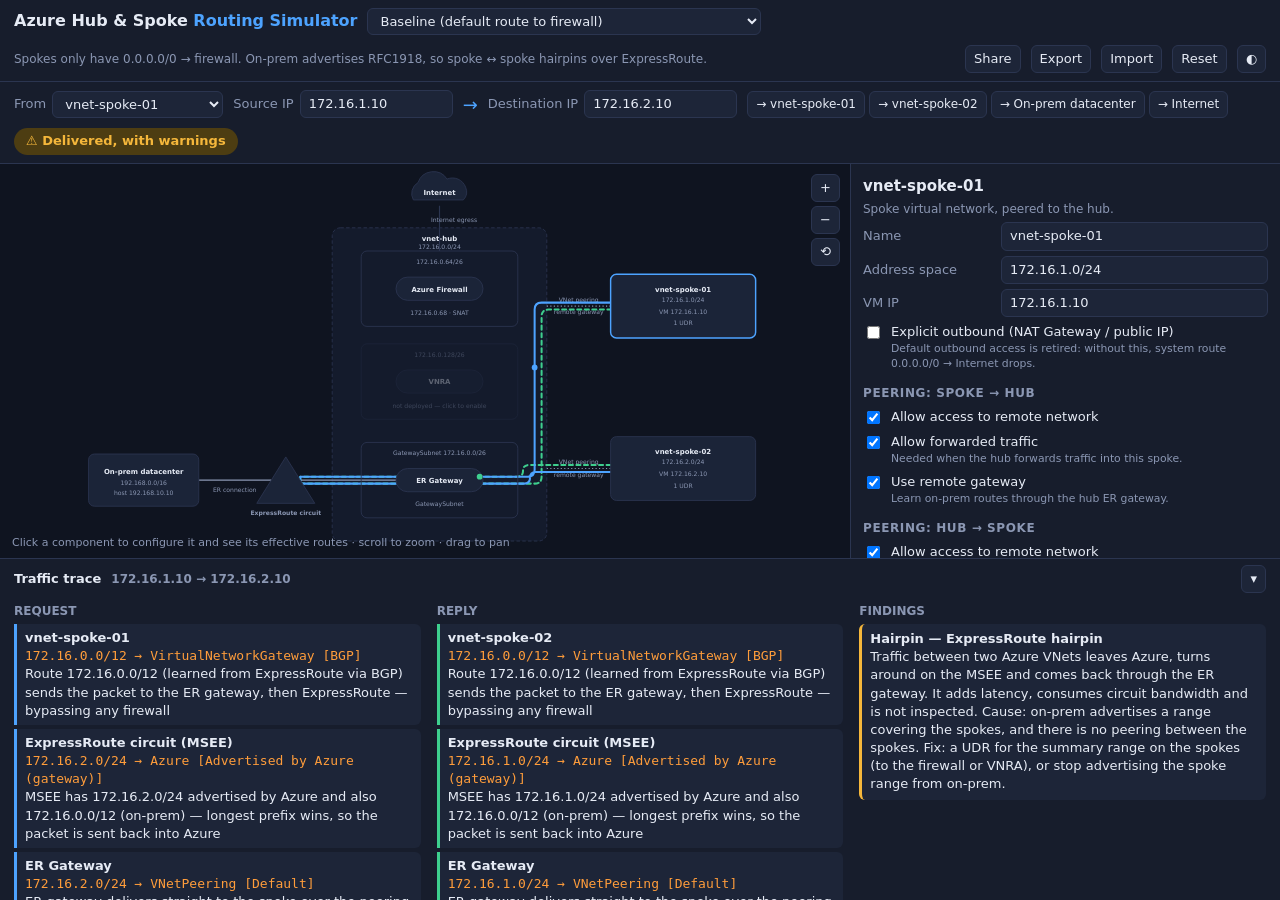
==== commit f4f4e591: "Swap v2 into the site root; keep previous version in legacy/ Co-authored-by: Copilot App <223556219+" ====
--- a/index.html
+++ b/index.html
@@ -2,1025 +2,43 @@
 <html lang="en">
 <head>
 <meta charset="utf-8">
-<meta name="viewport" content="width=device-width, initial-scale=1">
-<meta name="color-scheme" content="light dark">
-<script>try{var t=localStorage.getItem('theme');if(t==='light'||t==='dark')document.documentElement.dataset.theme=t;}catch(e){}</script>
-<title>Azure Hub &amp; Spoke — Routing Simulator</title>
-<style>
-:root{--bg:#f3f5f9;--panel:#ffffff;--ink:#1b2333;--muted:#5d6b82;--line:#d6dce6;--hub:#e8f1fd;--hubb:#0f6cbd;--spoke:#eef8f1;--spokeb:#1f8a4c;--onp:#f4effb;--onpb:#6b3fa0;--er:#fff4e5;--erb:#c26b00;--fwc:#c4314b;--net:#eef1f5;--fwd:#0f6cbd;--ret:#e8590c;--priv:#0f6cbd;--pub:#e8590c;--insp:#8a3ffc;--vnra:#0b8a8a;--vnrabg:#e2f6f6;--ok:#1f8a4c;--warn:#b86e00;--err:#c4314b;--okbg:#e7f5ec;--warnbg:#fff4df;--errbg:#fde8ec;--chip:#eef1f6}
-:root[data-theme=light]{color-scheme:light}:root[data-theme=dark]{color-scheme:dark;--bg:#10141c;--panel:#181e29;--ink:#e6ebf3;--muted:#98a4b8;--line:#2c3545;--hub:#14263f;--hubb:#4ea1ff;--spoke:#13291d;--spokeb:#4cc27e;--onp:#241a33;--onpb:#b48ce6;--er:#2e2210;--erb:#f0a33c;--fwc:#ff6b81;--net:#1d2431;--fwd:#4ea1ff;--ret:#ff8a3d;--priv:#4ea1ff;--pub:#ff8a3d;--insp:#b78cff;--vnra:#3cc8c8;--vnrabg:#10302f;--ok:#4cc27e;--warn:#f0a33c;--err:#ff6b81;--okbg:#132a1d;--warnbg:#2e2410;--errbg:#33161d;--chip:#232b3a}
-.themebtn{background:var(--chip);color:var(--ink);border:1px solid var(--line);border-radius:8px;padding:6px 12px;font:inherit;font-size:13px;cursor:pointer}.themebtn:hover{border-color:var(--fwd)}
-@media (prefers-color-scheme: dark){:root:not([data-theme]){--bg:#10141c;--panel:#181e29;--ink:#e6ebf3;--muted:#98a4b8;--line:#2c3545;--hub:#14263f;--hubb:#4ea1ff;--spoke:#13291d;--spokeb:#4cc27e;--onp:#241a33;--onpb:#b48ce6;--er:#2e2210;--erb:#f0a33c;--fwc:#ff6b81;--net:#1d2431;--fwd:#4ea1ff;--ret:#ff8a3d;--priv:#4ea1ff;--pub:#ff8a3d;--insp:#b78cff;--vnra:#3cc8c8;--vnrabg:#10302f;--ok:#4cc27e;--warn:#f0a33c;--err:#ff6b81;--okbg:#132a1d;--warnbg:#2e2410;--errbg:#33161d;--chip:#232b3a}}
-*{box-sizing:border-box}
-body{margin:0;font-family:"Segoe UI",system-ui,-apple-system,Roboto,Arial,sans-serif;background:var(--bg);color:var(--ink);font-size:14px}
-header{padding:10px 24px;background:var(--panel);border-bottom:1px solid var(--line);display:flex;flex-wrap:wrap;gap:16px;align-items:center;justify-content:space-between}
-h1{font-size:20px;margin:0}
-.sub{color:var(--muted);font-size:13px;margin-top:2px}
-.kpis{display:flex;gap:10px;flex-wrap:wrap}
-.kpi{background:var(--chip);border-radius:8px;padding:6px 12px;min-width:110px}
-.kpi b{display:block;font-size:18px}
-.kpi span{font-size:11px;color:var(--muted);text-transform:uppercase;letter-spacing:.04em}
-.kpi.warn b{color:var(--warn)}.kpi.err b{color:var(--err)}.kpi.ok b{color:var(--ok)}
-button.kpibtn{border-radius:8px;padding:6px 12px;min-inline-size:56px;font-size:20px;font-weight:600;border:none;display:flex;align-items:center;justify-content:center}
-main{padding:8px 10px;transition:margin-inline-end .2s}
-body.cfgopen main{margin-inline-end:470px}
-@media (max-width:1100px){body.cfgopen main{margin-inline-end:0}}
-.card{background:var(--panel);border:1px solid var(--line);border-radius:10px;padding:10px 14px;margin-block-end:14px}
-.card h2{font-size:15px;margin:0 0 10px 0;display:flex;align-items:center;gap:8px;justify-content:space-between}
-.stage{padding:8px 10px}
-.stage .bar{display:flex;flex-wrap:wrap;gap:8px 14px;align-items:center;justify-content:space-between;margin-block-end:8px}
-.stage .bar h2{margin:0}
-svg{width:100%;height:auto;display:block}
-#topo{width:100%;height:auto;max-height:calc(100vh - 250px)}
-#flowCls{margin-top:6px;min-height:28px}
-button.cfgbtn{background:var(--fwd);border-color:var(--fwd);color:#fff;font-weight:600}
-button.cfgbtn .dot{display:inline-block;inline-size:8px;block-size:8px;border-radius:50%;background:var(--warn);margin-inline-start:6px}
-#drawer{position:fixed;inset-block:0;inset-inline-end:0;inline-size:460px;max-inline-size:100vw;background:var(--panel);border-inline-start:1px solid var(--line);box-shadow:-6px 0 24px rgba(0,0,0,.18);transform:translateX(105%);transition:transform .2s;z-index:50;display:flex;flex-direction:column}
-body.cfgopen #drawer{transform:none}
-#drawer .dh{display:flex;justify-content:space-between;align-items:center;padding:10px 14px;border-block-end:1px solid var(--line)}
-#drawer .dh b{font-size:15px}
-#drawer .db{overflow:auto;padding:6px 14px 20px;flex:1}
-.tabs{display:flex;gap:4px;flex-wrap:wrap;border-block-end:1px solid var(--line);padding:0 10px}
-.tabs button{border:none;border-block-end:3px solid transparent;border-radius:6px 6px 0 0;background:none;padding:8px 12px;font-weight:600;color:var(--muted)}
-.tabs button.sel{color:var(--ink);border-block-end-color:var(--fwd)}
-.pane{display:none;padding:12px 6px}.pane.sel{display:block}
-.cols2{display:grid;grid-template-columns:minmax(0,1.3fr) minmax(0,1fr);gap:14px}
-@media (max-width:1100px){.cols2{grid-template-columns:1fr}}
-.tg.sub{padding-inline-start:24px}
-.badge-prev{font-size:10px;font-weight:700;padding:1px 6px;border-radius:8px;background:var(--insp);color:#fff;margin-inline-start:6px;vertical-align:middle}
-.grp{font-size:11.5px;font-weight:700;text-transform:uppercase;letter-spacing:.05em;color:var(--muted);margin:14px 0 2px}
-.vbox{stroke-width:1}
-.lbl{font-size:13px;font-weight:500;fill:var(--ink)}
-.sm{font-size:11px;fill:var(--muted)}
-.xs{font-size:10px;fill:var(--muted)}
-.lbltop{paint-order:stroke;stroke:var(--panel);stroke-width:4px;stroke-linejoin:round;font-weight:500;fill:var(--ink)}
-.node{cursor:pointer;transition:filter .2s}
-.node:hover{filter:brightness(1.07)}
-.node.active .halo{opacity:1}
-.halo{opacity:0;transition:opacity .2s;fill:none;stroke:var(--hl,var(--priv));stroke-width:2}
-.link{stroke:var(--muted);stroke-width:1.3;fill:none;opacity:.55}
-.peer{stroke-dasharray:6 5}
-.erlink{stroke:var(--erb);stroke-width:2;opacity:.7}
-.flowpath{fill:none;stroke-width:2;stroke-linecap:round;stroke-linejoin:round;opacity:.95}
-.flowpath.fwd{stroke-dasharray:12 7;animation:dash 0.9s linear infinite}
-.flowpath.ret{stroke-dasharray:2 7;stroke-width:1.8;opacity:.75;animation:dash 0.9s linear infinite}
-.flowglow{fill:none;stroke-width:5;stroke-linecap:round;opacity:.1}
-@keyframes dash{to{stroke-dashoffset:-22}}
-.c-vnra{stroke:var(--vnra)}.cls.vnra{background:var(--vnra)}
-.ghost{fill:none;stroke:var(--muted);stroke-width:2;stroke-dasharray:3 6;opacity:.7}
-.ghostlbl{font-size:10px;fill:var(--muted);font-style:italic}
-.callout rect{stroke-width:1.2}.callout.err rect{fill:var(--errbg);stroke:var(--err)}.callout.warn rect{fill:var(--warnbg);stroke:var(--warn)}
-.cotext{font-size:11px;font-weight:600}.callout.err .cotext{fill:var(--err)}.callout.warn .cotext{fill:var(--warn)}
-.coline{stroke-width:1.2;fill:none}.callout.err .coline{stroke:var(--err)}.callout.warn .coline{stroke:var(--warn)}
-.stall{fill:none;stroke:var(--err);stroke-width:2}
-.node.dropnode .halo{opacity:1;stroke:var(--err)!important}
-.w details{margin-top:6px}.w summary,.trace summary{cursor:pointer;font-weight:600;font-size:12.5px}
-.w details ol,.trace ol{margin:6px 0 0 0;padding-inline-start:20px}.w details li,.trace li{font-size:12.5px;line-height:1.45;margin-block-end:4px}
-.trace{border:1px dashed var(--line);border-radius:8px;padding:8px 12px;margin-block-end:8px}.trh{font-weight:700;font-size:12px;margin-top:6px}
-.cls.verdict.ok{background:var(--ok)}.cls.verdict.warn{background:var(--warn)}.cls.verdict.err{background:var(--err)}
-#flowCls{display:flex;gap:8px;flex-wrap:wrap}
-.pktlbl{font-size:10.5px;font-weight:600;fill:var(--ink);paint-order:stroke;stroke:var(--panel);stroke-width:3px}
-.hops li.stopnote{color:var(--err);font-weight:600}
-.nodep{opacity:.28}.nodep .node{pointer-events:none}
-.c-priv{stroke:var(--priv)}.c-pub{stroke:var(--pub)}.c-insp{stroke:var(--insp)}
-.ov{fill:none;stroke-width:2.2;stroke-linecap:round;opacity:.75;stroke-dasharray:12 7;animation:dash 1.2s linear infinite}
-.cls{display:inline-block;font-size:12px;font-weight:600;padding:4px 10px;border-radius:12px;margin-block-end:10px;color:#fff}
-.cls.priv{background:var(--priv)}.cls.pub{background:var(--pub)}.cls.insp{background:var(--insp)}
-.pkt{stroke:#fff;stroke-width:1.5}
-.controls{display:flex;flex-wrap:wrap;gap:8px;align-items:center}
-select,button{font:inherit;border-radius:6px;border:1px solid var(--line);background:var(--panel);color:var(--ink);padding:6px 10px}
-button{cursor:pointer}
-button.primary{background:var(--fwd);border-color:var(--fwd);color:#fff;font-weight:600}
-button.preset{font-size:12px;padding:4px 9px;background:var(--chip)}
-button.preset.sel{outline:2px solid var(--fwd)}
-.warns .w{border-radius:8px;padding:10px 12px;margin-block-end:8px;border-inline-start:4px solid}
-.w.ok{background:var(--okbg);border-color:var(--ok)}.w.warn{background:var(--warnbg);border-color:var(--warn)}.w.err{background:var(--errbg);border-color:var(--err)}
-.w b{display:block;margin-block-end:3px}
-.tag{font-size:11px;font-weight:700;padding:2px 7px;border-radius:10px;color:#fff;margin-inline-end:6px}
-.tag.ok{background:var(--ok)}.tag.warn{background:var(--warn)}.tag.err{background:var(--err)}
-.hops{display:grid;grid-template-columns:1fr 1fr;gap:12px}
-@media (max-width:700px){.hops{grid-template-columns:1fr}}
-.hops h3{font-size:13px;margin:0 0 6px 0}
-.hops ol{margin:0;padding-inline-start:20px}
-.hops li{margin-block-end:6px;font-size:12.5px;line-height:1.35}
-.hops li.cur{font-weight:600}
-.hops code,.rt code{font-family:Consolas,Menlo,monospace;font-size:12px;background:var(--chip);padding:1px 4px;border-radius:4px}
-.fwdc{color:var(--fwd)}.retc{color:var(--ret)}
-table{border-collapse:collapse;width:100%;font-size:12.5px}
-th,td{text-align:start;padding:5px 7px;border-block-end:1px solid var(--line);vertical-align:top}
-th{color:var(--muted);font-weight:600;font-size:11.5px;text-transform:uppercase;letter-spacing:.03em}
-tr.wd td{color:var(--err);text-decoration:line-through;opacity:.8}
-tr.inv td{color:var(--muted);text-decoration:line-through}
-tr.used td{background:var(--warnbg);font-weight:600}
-.mx td,.mx th{text-align:center}
-.mx td.c{cursor:pointer;font-size:11.5px;font-weight:600;border-radius:4px}
-.mx td.ok{color:var(--ok)}.mx td.warn{color:var(--warn);background:var(--warnbg)}.mx td.err{color:var(--err);background:var(--errbg)}
-.mx td.na{color:var(--muted)}
-.mx td.c:hover{outline:2px solid var(--fwd)}
-.mx td.selc{outline:2px solid var(--ink)}
-.topowrap{position:relative;flex:1;min-height:0}.zc{position:absolute;inset-block-end:10px;inset-inline-end:10px;display:flex;flex-direction:column;gap:4px;z-index:5}.zc button{inline-size:30px;block-size:30px;border:1px solid var(--line);border-radius:8px;background:var(--panel);color:var(--ink);cursor:pointer;font-size:16px;line-height:1}.zc button:hover{border-color:var(--fwd)}#topo{cursor:grab;touch-action:none}#topo.pan{cursor:grabbing}#topo{max-width:none;width:100%;height:100%;max-height:none;margin:0;display:block}html,body{height:100%}body{display:flex;flex-direction:column;overflow:hidden}main{flex:1;min-height:0;display:flex;flex-direction:column}.stage{flex:1;min-height:0;display:flex;flex-direction:column;margin-block-end:0}.stage>.pane{overflow:auto;min-height:0}.stage>.pane.sel{flex:1}.stage>#pTopo.sel{display:flex;flex-direction:column}.dtl{display:none}#tip{position:fixed;z-index:50;pointer-events:none;max-width:300px;padding:8px 10px;border-radius:8px;background:var(--panel);color:var(--ink);border:1px solid var(--line);box-shadow:0 6px 20px rgba(0,0,0,.35);font-size:12px;line-height:1.5}#tip b{display:block;margin-bottom:2px}#tip[hidden]{display:none}.rtback{position:fixed;inset:0;z-index:60;background:rgba(0,0,0,.45);display:flex;align-items:center;justify-content:center;padding:20px}.rtback[hidden]{display:none}.rtmodal{position:relative;background:var(--panel);color:var(--ink);border:1px solid var(--line);border-radius:12px;box-shadow:0 12px 40px rgba(0,0,0,.5);padding:16px 20px;max-width:820px;width:100%;max-height:85vh;overflow:auto}.rtx{position:absolute;top:10px;right:10px;cursor:pointer}.node{cursor:pointer}.ctx{position:fixed;z-index:70;min-inline-size:190px;background:var(--panel);color:var(--ink);border:1px solid var(--line);border-radius:10px;box-shadow:0 8px 28px rgba(0,0,0,.45);padding:4px}.ctx[hidden]{display:none}.ctx button{display:block;inline-size:100%;text-align:start;background:none;border:0;color:inherit;padding:8px 12px;border-radius:6px;cursor:pointer;font:inherit}.ctx button:hover,.ctx button:focus-visible{background:var(--chip)}.tophint{position:absolute;inset-block-end:12px;inset-inline-start:50%;transform:translateX(-50%);font-size:11.5px;color:var(--muted);pointer-events:none}
-.mxwin{position:absolute;inset-block-start:6px;inset-inline-start:6px;z-index:5;border:1px solid var(--line);border-radius:8px;padding:6px 8px;background:var(--panel);opacity:.96;font-size:11px;box-shadow:0 2px 8px rgba(0,0,0,.15)}
-.mxwin h3{margin:0;font-size:12px}
-.mxwin .bar{margin-block-end:4px;display:flex;gap:8px;align-items:center;justify-content:space-between}
-.mxwin button{padding:2px 8px;font-size:11px}
-.mxwin table{font-size:11px}.mxwin th,.mxwin td{padding:2px 6px}
-.mxwin .note{margin:4px 0 0;font-size:10px}
-.tg{display:flex;gap:12px;align-items:flex-start;justify-content:space-between;padding:8px 0;border-block-end:1px solid var(--line);cursor:pointer}
-.tg>div{flex:1}
-.tg b{font-weight:600}
-.tg input{appearance:none;-webkit-appearance:none;flex:none;inline-size:34px!important;block-size:19px!important;border-radius:10px;background:var(--line);position:relative;cursor:pointer;margin:2px 0 0!important;transition:background .15s;border:1px solid var(--muted)}
-.tg input::after{content:'';position:absolute;inset-block-start:1px;inset-inline-start:1px;inline-size:15px;block-size:15px;border-radius:50%;background:var(--panel);box-shadow:0 0 0 1px var(--muted);transition:transform .15s}
-.tg input:checked{background:var(--ok);border-color:var(--ok)}
-.tg input:checked::after{transform:translateX(15px);box-shadow:none}
-.tg input:disabled{cursor:not-allowed}
-.tg input:focus-visible{outline:2px solid var(--fwd);outline-offset:2px}
-.sec{border:1px solid var(--line);border-radius:10px;margin-block:10px;background:var(--panel)}
-.sec>summary{cursor:pointer;display:flex;justify-content:space-between;align-items:center;padding:9px 12px;font-weight:700;font-size:12.5px;text-transform:uppercase;letter-spacing:.04em;list-style:none}
-.sec>summary::-webkit-details-marker{display:none}
-.sec>summary::before{content:'▸';margin-inline-end:6px;color:var(--muted)}
-.sec[open]>summary::before{content:'▾'}
-.sec>summary span:first-child{flex:1}
-.cnt{font-size:11px;font-weight:600;color:var(--muted);text-transform:none;letter-spacing:0;background:var(--line);padding:1px 8px;border-radius:10px}
-.cnt:empty{display:none}
-.secb{padding:0 12px 6px}
-.sd{margin:0 0 4px;color:var(--muted);font-size:12px}
-.pfx{padding:8px 0}
-.pfx input[type=text]{display:block;inline-size:100%;box-sizing:border-box;margin:6px 0;padding:6px 8px;border:1px solid var(--muted);border-radius:6px;background:var(--bg);color:inherit;font:12px ui-monospace,Consolas,monospace}
-.pfx input.bad{border-color:var(--err)}
-.pfxmsg{font-size:12px;color:var(--ok);margin-block:4px}
-.pfxmsg.err{color:var(--err)}
-.pfx small{display:block;color:var(--muted)}
-.tg:last-child{border:none}
-.tg small{display:block;color:var(--muted)}
-.base{font-size:11px;padding:2px 8px;border-radius:10px;background:var(--okbg);color:var(--ok);font-weight:700}
-.base.mod{background:var(--warnbg);color:var(--warn)}
-.legend{position:absolute;inset-block-start:6px;inset-inline-end:6px;z-index:5;display:flex;flex-direction:column;gap:7px;font-size:12px;color:var(--muted);padding:8px 12px;border:1px solid var(--line);border-radius:8px;background:var(--panel);opacity:.96}
-.mxwin{border:2px solid var(--fwd)!important;box-shadow:0 0 0 3px color-mix(in srgb,var(--fwd) 25%,transparent),0 6px 18px rgba(0,0,0,.3)!important;font-size:12px!important;padding:8px 10px!important}
-.mxwin.pulse{animation:mxp 1.8s ease-in-out infinite}
-@keyframes mxp{50%{box-shadow:0 0 0 7px color-mix(in srgb,var(--fwd) 12%,transparent),0 6px 18px rgba(0,0,0,.3)}}
-.mxwin h3{font-size:14px!important}
-.mxwin table{font-size:12px!important}.mxwin th,.mxwin td{padding:3px 7px!important}
-.mxwin .mx td.c{border:1px solid var(--line);transition:transform .1s}
-.mxwin .mx td.c:hover{transform:scale(1.08);outline:2px solid var(--fwd);background:color-mix(in srgb,var(--fwd) 18%,transparent)}
-.mxwin .note{font-size:11px!important;color:var(--fwd);font-weight:600}
-.legend i{display:inline-block;inline-size:22px;block-size:4px;border-radius:2px;vertical-align:middle;margin-inline-end:6px}
-.note{font-size:12px;color:var(--muted);margin:6px 0 0 0}
-.speed{display:flex;align-items:center;gap:6px;font-size:12px;color:var(--muted)}
-.cfgt td:first-child{color:var(--muted);white-space:nowrap}
-.yes{color:var(--ok);font-weight:700}
-.down{stroke:var(--err)!important;stroke-dasharray:5 6;opacity:.9!important}
-.failed rect.vbox{fill:var(--errbg)!important;stroke:var(--err)!important;stroke-dasharray:6 4}
-.xmark{stroke:var(--err);stroke-width:3.2;stroke-linecap:round}
-.opt{display:flex;gap:10px;align-items:flex-start;padding:7px 0;border-block-end:1px solid var(--line);cursor:pointer}
-.opt:last-child{border:none}.opt small{display:block;color:var(--muted)}
-</style>
+<meta name="viewport" content="width=device-width,initial-scale=1">
+<title>Azure Hub &amp; Spoke Routing Simulator</title>
+<link rel="stylesheet" href="style.css">
 </head>
 <body>
 <header>
-  <div>
-    <h1>Azure Hub &amp; Spoke — Routing Simulator</h1>
+  <h1>Azure Hub &amp; Spoke <span>Routing Simulator</span></h1>
+  <select id="preset" title="Load a scenario"></select>
+  <span id="pdesc" class="muted"></span>
+  <span class="sp"></span>
+  <span id="vchip" class="chip" hidden></span>
+  <button id="bShare" title="Copy a link containing this scenario">Share</button>
+  <button id="bExport">Export</button>
+  <button id="bImport">Import</button>
+  <button id="bReset">Reset</button>
+  <button id="bTheme" title="Toggle theme">◐</button>
+  <input type="file" id="fImport" accept=".json,application/json" hidden>
+</header>
+<section id="flowbar">
+  <label>From <select id="fSrc"></select></label>
+  <label>Source IP <input id="fSrcIp" size="15"></label>
+  <span class="arrow">→</span>
+  <label>Destination IP <input id="fDstIp" size="15" list="dstList"></label>
+  <datalist id="dstList"></datalist>
+  <span class="quick" id="quick"></span>
+  <span class="sp"></span>
+  <span id="verdict" class="badge"></span>
+</section>
+<main>
+  <div id="stage"><svg id="svg" viewBox="0 0 1220 680" xmlns="http://www.w3.org/2000/svg"></svg>
+    <div id="zoom"><button data-z="in">+</button><button data-z="out">−</button><button data-z="reset">⟲</button></div>
+    <div id="hint">Click a component to configure it and see its effective routes · scroll to zoom · drag to pan</div>
   </div>
-  <div class="kpis">
-    <div class="kpi"><b>3</b><span>VNets</span></div>
-    <div class="kpi" id="kOk"><b>–</b><span>Healthy flows</span></div>
-    <div class="kpi warn" id="kHp"><b>–</b><span>ER hairpins</span></div>
-    <div class="kpi err" id="kAs"><b>–</b><span>Asymmetric</span></div>
-    <div class="kpi err" id="kDr"><b>–</b><span>Dropped</span></div>
-    <button class="cfgbtn kpibtn" id="btnCfg" aria-expanded="false" aria-controls="drawer" title="Configuration" aria-label="Configuration">⚙<span class="dot" id="cfgDot" hidden></span></button>
-    <button class="cfgbtn kpibtn" id="btnTheme" type="button" aria-label="Toggle light or dark theme"></button>
-  </div>
-</header>
-<main>
-  <div class="card stage">
-    <div class="bar">
-      <h2>Topology &amp; live traffic flow <span><span class="base" id="baseBadge">Baseline configuration</span></span></h2>
-    </div>
-    <div class="tabs" id="tabs" role="tablist">
-      <button class="sel" data-pane="pTopo">Topology</button>
-      <button data-pane="pFlow">Flow analysis</button>
-      <button data-pane="pDesign">Baseline design &amp; IP plan</button>
-    </div>
-    <div class="pane sel" id="pTopo" style="padding:8px 0 0">
-    <div class="topowrap">
-      <div class="tophint">Right-click a component to configure it or see its effective routes · scroll to zoom · drag to pan</div>
-      <div class="zc" role="group" aria-label="Zoom"><button id="zIn" title="Zoom in" aria-label="Zoom in">+</button><button id="zOut" title="Zoom out" aria-label="Zoom out">−</button><button id="zRst" title="Reset view" aria-label="Reset view">⤢</button></div>
-    <div class="mxwin pulse" id="mxwin">
-      <div class="bar"><h3>👆 Flow matrix</h3><div class="controls"><button class="primary" id="btnPlay" title="Replay the selected flow">▶</button><button id="btnOverview" title="Overview: private vs Internet">Overview</button></div></div>
-      <table class="mx"><thead id="mxHead"></thead><tbody id="mxBody"></tbody></table>
-      <p class="note">▶ Click any flow to animate it</p>
-    </div>
-    <svg id="topo" viewBox="-130 18 1270 565" role="img" aria-label="Hub and spoke topology diagram">
-      <defs>
-        <filter id="glow" x="-50%" y="-50%" width="200%" height="200%"><feGaussianBlur stdDeviation="3" result="b"/><feMerge><feMergeNode in="b"/><feMergeNode in="SourceGraphic"/></feMerge></filter>
-      </defs>
-      <g id="links"></g>
-      <g id="nodes"></g>
-      <g id="flows"></g>
-    </svg>
-    <div class="legend">
-      <span><i style="background:var(--priv)"></i>Private, direct</span>
-      <span><i style="background:var(--pub)"></i>Internet</span>
-      <span><i style="background:var(--insp)"></i>Via firewall</span>
-      <span><i style="background:var(--vnra)"></i>Via VNRA</span>
-      <span><i style="background:var(--erb)"></i>ExpressRoute</span>
-      <span><i style="background:var(--muted)"></i>Peering</span>
-      <span>Dashes = request<br>Dots = reply</span>
-    </div>
-    </div>
-    <div id="flowCls"></div>
-    </div>
-    <div class="pane" id="pFlow">
-      <h2>Flow analysis <span id="flowTitle" style="font-weight:400;color:var(--muted)"></span></h2>
-      <div class="cols2">
-        <div class="warns" id="warns"></div>
-        <div class="hops" style="grid-template-columns:1fr">
-          <div><h3>→ Forward path</h3><ol id="fwdList"></ol></div>
-          <div><h3>← Return path</h3><ol id="retList"></ol></div>
-        </div>
-      </div>
-    </div>
-    <div class="rtback" id="pCfg" hidden><div class="rtmodal" role="dialog" aria-label="Configure component" style="max-width:560px"><button class="rtx" id="cfgClose" title="Close" aria-label="Close">✕</button><h2 id="cfgTitle">Configure</h2><div id="cfgBody"></div><p class="note">Changes apply immediately to the topology and flows.</p></div></div>
-    <div class="ctx" id="ctx" role="menu" hidden><button id="ctxCfg" role="menuitem">⚙ Configure…</button><button id="ctxRt" role="menuitem">☰ Effective routes</button></div>
-    <div class="rtback" id="pRoutes" hidden><div class="rtmodal" role="dialog" aria-label="Effective routes">
-      <button class="rtx" id="rtClose" title="Close" aria-label="Close">✕</button>
-      <h2>Effective routes <select id="selTable"></select></h2>
-      <div class="note" id="rtTitle"></div>
-      <div class="rt"><table><thead><tr><th>Source</th><th>State</th><th>Prefix</th><th>Next hop type</th><th>Next hop IP</th></tr></thead><tbody id="rtBody"></tbody></table></div>
-      <p class="note">Highlighted rows are used by the selected flow. Azure picks the longest prefix match; for identical prefixes, User &gt; BGP (Virtual network gateway) &gt; System.</p>
-          </div></div>
-    <div class="pane" id="pDesign">
-    <div class="cols2"><div>
-    <h2>Baseline design</h2>
-    <table class="cfgt">
-      <tr><td>Hub peering</td><td>Allow gateway transit <span class="yes">✓</span> · Allow forwarded traffic <span class="yes">✓</span></td></tr>
-      <tr><td>Spoke peering</td><td>Allow traffic to remote VNet <span class="yes">✓</span> · Allow forwarded traffic <span class="yes">✓</span> · Use remote gateways <span class="yes">✓</span></td></tr>
-      <tr><td>Spoke subnets</td><td>Private subnets (default outbound access disabled — default for new VNets). Internet egress only via Azure Firewall.</td></tr>
-      <tr><td>Spoke route tables</td><td><code>0.0.0.0/0 → VirtualAppliance 172.16.0.68</code> · Propagate gateway routes <span class="yes">✓</span></td></tr>
-      <tr><td>Hub route tables</td><td>None on GatewaySubnet or AzureFirewallSubnet</td></tr>
-      <tr><td>Optional VNRA</td><td>Not deployed in the baseline. Enable it under What-if to route private traffic (spoke↔spoke, spoke↔on-prem) through the routing appliance while Internet stays on Azure Firewall.</td></tr>
-      <tr><td>ExpressRoute</td><td>On-prem advertises RFC1918 by default (configurable via right-click → Configure on On-prem). Azure advertises hub + spoke /24s (gateway transit).</td></tr>
-      <tr><td>Peering routes</td><td>Enabled everywhere in the baseline. "Disable peering route propagation" (public preview) is a route-table setting that suppresses the system peering routes so a summarized UDR can win.</td></tr>
-    </table>
-    </div><div>
-    <h2>IP address plan</h2>
-    <table>
-      <thead><tr><th>VNet / subnet</th><th>Prefix</th><th>Purpose</th></tr></thead>
-      <tbody>
-        <tr><td><b>vnet-hub</b></td><td>172.16.0.0/24</td><td>Hub</td></tr>
-        <tr><td>GatewaySubnet</td><td>172.16.0.0/26</td><td>ExpressRoute Gateway</td></tr>
-        <tr><td>AzureFirewallSubnet</td><td>172.16.0.64/26</td><td>Azure Firewall (private IP 172.16.0.68)</td></tr>
-        <tr><td>VirtualNetworkApplianceSubnet</td><td>172.16.0.128/26</td><td>Optional Routing Appliance (VNRA, IP 172.16.0.132)</td></tr>
-        <tr><td>(reserved)</td><td>172.16.0.192/26</td><td>Future hub services</td></tr>
-        <tr><td><b>vnet-spoke-01</b></td><td>172.16.1.0/24</td><td>snet-app .0/25 · snet-data .128/25</td></tr>
-        <tr><td><b>vnet-spoke-02</b></td><td>172.16.2.0/24</td><td>snet-app .0/25 · snet-data .128/25</td></tr>
-        <tr><td><b>On-prem DC</b></td><td>192.168.0.0/16</td><td>Test host 192.168.10.10</td></tr>
-        <tr><td>Free in pool</td><td>172.16.3.0 – 172.16.255.255</td><td>Future spokes</td></tr>
-      </tbody>
-    </table>
-    <p class="note">Test hosts: spoke VMs at 172.16.x.4, Internet host 203.0.113.10. Simulation assumes firewall rules allow the traffic.</p>
-    </div></div>
-    </div>
-  </div>
+  <aside id="insp"></aside>
 </main>
-<aside id="drawer" aria-label="Configuration">
-  <div class="dh"><b>Configuration</b><span><button id="btnReset" class="preset">Reset to baseline</button> <button id="btnCloseCfg" class="preset" aria-label="Close configuration">✕</button></span></div>
-  <div class="db">
-    <div class="pane sel" id="dWhat"><div id="toggles"></div></div>
-  </div>
-</aside>
-<script>
-const FW_IP='172.16.0.68';
-const VNRA_IP='172.16.0.132';
-const BASE={defaultToFw:true,propagate:true,useRemoteGw:true,udrSpokeToFw:false,udrOnpremToFw:false,gwSubnetRt:false,gwSummary:false,dprGw:false,dprDefFw:false,dprDefVnra:false,vnra:false,vnraSpoke:false,vnraOnprem:false,vnraGw:false,spoke1Only:false,privateSubnet:true,erPfx:'10.0.0.0/8, 172.16.0.0/12, 192.168.0.0/16',hubGwTransit:true,hubAccess:true,hubFwd:true,spokeAccess:true,spokeFwd:true};
-const on=(i,k)=>!!cfg[k]&&(!cfg.spoke1Only||i===1);
-const cfg=Object.assign({},BASE);
-const SPOKES=[1,2];
-const RFC=['10.0.0.0/8','172.16.0.0/12','192.168.0.0/16'];
-function parseCidrs(s){const ok=[],bad=[];String(s||'').split(/[\s,;]+/).filter(Boolean).forEach(t=>{const m=/^(\d{1,3})\.(\d{1,3})\.(\d{1,3})\.(\d{1,3})\/(\d{1,2})$/.exec(t);
-  if(!m||m.slice(1,5).some(o=>+o>255)||+m[5]>32){bad.push(t);return;}
-  const len=+m[5],net=Math.floor(ip2n(m.slice(1,5).join('.'))/Math.pow(2,32-len))*Math.pow(2,32-len);
-  const p=[24,16,8,0].map(sh=>Math.floor(net/Math.pow(2,sh))%256).join('.')+'/'+len;if(!ok.includes(p))ok.push(p);});return {ok,bad};}
-const erList=()=>parseCidrs(cfg.erPfx).ok;
-const peerOk=()=>cfg.spokeAccess&&cfg.hubAccess;
-const erCover=()=>erList().filter(p=>maskOf(p)>0&&inPfx('172.16.1.10',p)).sort((a,b)=>maskOf(b)-maskOf(a))[0]||'172.16.0.0/12';
-const effRG=()=>cfg.useRemoteGw&&cfg.hubGwTransit&&peerOk();
-const EP={spoke1:{ip:'172.16.1.4',label:'Spoke 1 VM'},spoke2:{ip:'172.16.2.4',label:'Spoke 2 VM'},onprem:{ip:'192.168.10.10',label:'On-prem server'},internet:{ip:'203.0.113.10',label:'Internet host'}};
-const NAME={spoke1:'Spoke 1',spoke2:'Spoke 2',fw:'Azure Firewall',vnra:'Routing Appliance (VNRA)',ergw:'ExpressRoute Gateway',msee:'ER circuit (MSEE edge)',onprem:'On-prem DC',internet:'Internet',hub:'Hub VNet'};
-function ip2n(ip){return ip.split('.').reduce((a,o)=>a*256+Number(o),0);}
-function maskOf(p){return Number(p.split('/')[1]);}
-function inPfx(ip,p){const b=p.split('/')[0];const m=maskOf(p);if(m===0)return true;const s=Math.pow(2,32-m);return Math.floor(ip2n(ip)/s)===Math.floor(ip2n(b)/s);}
-const PRI={'User':3,'Virtual network gateway':2,'Default':1};
-function finalize(routes){const best={};routes.forEach(r=>{if(r.w)return;const p=PRI[r.src]||0;if(!best[r.prefix]||p>(PRI[best[r.prefix].src]||0))best[r.prefix]=r;});routes.forEach(r=>{r.state=r.w?'Withdrawn':(best[r.prefix]===r?'Active':'Invalid');});
-  // A 0.0.0.0/0 user-defined route also invalidates the default RFC1918 / RFC6598 'None' system routes
-  if(routes.some(r=>r.state==='Active'&&r.src==='User'&&r.prefix==='0.0.0.0/0'))routes.forEach(r=>{if(r.src==='Default'&&r.nh==='None'&&r.state==='Active'){r.state='Invalid';r.note='removed by Azure because a 0.0.0.0/0 UDR exists';}});
-  return routes;}
-function lpm(routes,ip){let b=null;routes.forEach(r=>{if(r.state==='Active'&&inPfx(ip,r.prefix)&&(!b||maskOf(r.prefix)>maskOf(b.prefix)))b=r;});return b;}
-let TABLES={};
-function buildTables(){
-  const T={};
-  const defaults=()=>[{src:'Default',prefix:'0.0.0.0/0',nh:'Internet'}].concat(RFC.map(p=>({src:'Default',prefix:p,nh:'None'})),[{src:'Default',prefix:'100.64.0.0/10',nh:'None'}]);
-  const bgp=()=>erList().map(p=>({src:'Virtual network gateway',prefix:p,nh:'VirtualNetworkGateway',ip:'ER (MSEE)'}));
-  SPOKES.forEach(i=>{
-    const r=[{src:'Default',prefix:'172.16.'+i+'.0/24',nh:'VnetLocal'}]    .concat(cfg.spokeAccess?[{src:'Default',prefix:'172.16.0.0/24',nh:'VNetPeering',to:'hub'}]:[],defaults());
-        if(effRG()&&cfg.propagate)r.push(...bgp());
-    if(cfg.defaultToFw)r.push({src:'User',prefix:'0.0.0.0/0',nh:'VirtualAppliance',ip:FW_IP,name:'default-to-fw'});
-    if(on(i,'udrSpokeToFw'))r.push({src:'User',prefix:'172.16.0.0/16',nh:'VirtualAppliance',ip:FW_IP,name:'azure-to-fw'});
-    if(cfg.vnra&&on(i,'vnraSpoke'))r.push({src:'User',prefix:'172.16.0.0/16',nh:'VirtualAppliance',ip:VNRA_IP,name:'azure-to-vnra'});
-    if(cfg.vnra&&on(i,'vnraOnprem'))r.push({src:'User',prefix:'192.168.0.0/16',nh:'VirtualAppliance',ip:VNRA_IP,name:'onprem-to-vnra'});
-    if(on(i,'udrOnpremToFw'))r.push({src:'User',prefix:'192.168.0.0/16',nh:'VirtualAppliance',ip:FW_IP,name:'onprem-to-fw'});
-    T['spoke'+i]={title:'vnet-spoke-0'+i+' / snet-app (rt-spoke-0'+i+', gateway route propagation '+((cfg.propagate)?'ON':'OFF')+')',routes:finalize(r)};
-  });
-  const peer=()=>SPOKES.map(i=>({src:'Default',prefix:'172.16.'+i+'.0/24',nh:'VNetPeering',to:'spoke'+i}));
-  T.fw={title:'vnet-hub / AzureFirewallSubnet (no route table)',routes:finalize([{src:'Default',prefix:'172.16.0.0/24',nh:'VnetLocal'}].concat(peer(),defaults(),bgp()))};
-  T.vnra={title:'vnet-hub / VirtualNetworkApplianceSubnet 172.16.0.128/26 (no route table)'+(cfg.vnra?'':' — VNRA NOT DEPLOYED'),routes:finalize([{src:'Default',prefix:'172.16.0.0/24',nh:'VnetLocal'}].concat(peer(),defaults(),bgp()))};
-  const g=[{src:'Default',prefix:'172.16.0.0/24',nh:'VnetLocal'}].concat(cfg.dprGw?[]:peer(),defaults());
-  if(cfg.vnra&&cfg.vnraGw)SPOKES.forEach(i=>g.push({src:'User',prefix:'172.16.'+i+'.0/24',nh:'VirtualAppliance',ip:VNRA_IP,name:'spoke'+i+'-to-vnra'}));
-  if(cfg.gwSubnetRt)SPOKES.forEach(i=>g.push({src:'User',prefix:'172.16.'+i+'.0/24',nh:'VirtualAppliance',ip:FW_IP,name:'spoke'+i+'-to-fw'}));
-  if(cfg.gwSummary)g.push({src:'User',prefix:'172.16.0.0/16',nh:'VirtualAppliance',ip:FW_IP,name:'azure-summary-to-fw'});
-  if(cfg.dprGw&&cfg.dprDefVnra&&cfg.vnra)g.push({src:'User',prefix:'0.0.0.0/0',nh:'VirtualAppliance',ip:VNRA_IP,name:'default-to-vnra'});
-  else if(cfg.dprGw&&cfg.dprDefFw)g.push({src:'User',prefix:'0.0.0.0/0',nh:'VirtualAppliance',ip:FW_IP,name:'default-to-fw'});
-  const gwRt=cfg.gwSubnetRt||cfg.gwSummary||cfg.dprGw||(cfg.vnra&&cfg.vnraGw);
-  T.gw={title:'vnet-hub / GatewaySubnet (traffic arriving from ExpressRoute)'+(gwRt?' — rt-gatewaysubnet'+(cfg.dprGw?' (peering routes DISABLED)':''):' (no route table)'),routes:finalize(g)};
-  const az=[{src:'Advertised by ER Gateway',prefix:'172.16.0.0/24',nh:'Azure'}];
-  if(effRG())SPOKES.forEach(i=>az.push({src:'Advertised by ER Gateway (gateway transit)',  prefix:'172.16.'+i+'.0/24',nh:'Azure'}));
-    T.msee={title:'ExpressRoute circuit — MSEE private peering BGP table',routes:finalize(az.concat(erList().map(p=>({src:'Advertised by on-prem (CE)',prefix:p,nh:'OnPrem'}))))};
-  T.onprem={title:'On-prem core / CE router',routes:finalize([{src:'Connected',prefix:'192.168.0.0/16',nh:'Local'}].concat(erList().filter(p=>p!=='0.0.0.0/0'&&!(inPfx(p.split('/')[0],'192.168.0.0/16')&&maskOf(p)>=16)).map(p=>({src:'Originated aggregate',prefix:p,nh:'Null0'})),az.map(a=>({src:'Learned via ExpressRoute',prefix:a.prefix,nh:'ExpressRoute'})),[{src:'Static',prefix:'0.0.0.0/0',nh:'LocalInternetEdge'}]))};
-  TABLES=T;return T;
-}
-function walk(start,dstIp,ctx){
-  ctx=ctx||{};
-  const nodes=[start],hops=[];let cur=start,status='delivered',reason='',snat=false,bypass=false;
-  const H=(node,t,route,text)=>hops.push({node,table:t,route,text});
-  const fin=(st,why)=>({nodes,hops,status:st,reason:why,snat,bypass});
-  for(let g=0;g<20;g++){
-    if(/^spoke\d$/.test(cur)){
-      const r=lpm(TABLES[cur].routes,dstIp);
-      if(!r){H(cur,cur,null,'No matching route');return fin('dropped','No route in '+NAME[cur]);}
-      if(r.nh==='VnetLocal'){H(cur,cur,r,'Destination is inside the same VNet — delivered locally');return fin('delivered');}
-      if((r.nh==='VirtualAppliance'||r.nh==='VirtualNetworkGateway')&&!cfg.spokeAccess){H(cur,cur,r,'Route '+r.prefix+' → '+r.nh+' needs the VNet peering to the hub, but this spoke-side peering has Allow access to remote VNet turned OFF — DROPPED');return fin('dropped','Spoke peering: access to the hub VNet is disabled');}
-      if(r.nh==='VNetPeering'){H(cur,cur,r,'Peering route to hub — delivered in hub');nodes.push('hub');return fin('delivered');}
-      if(r.nh==='VirtualAppliance'&&r.ip===VNRA_IP){H(cur,cur,r,'UDR '+r.prefix+' sends the packet to the Virtual Network Routing Appliance ('+VNRA_IP+')');nodes.push('vnra');cur='vnra';continue;}
-      if(r.nh==='VirtualAppliance'){H(cur,cur,r,'UDR '+r.prefix+' sends the packet to Azure Firewall ('+FW_IP+')'+(r.prefix==='0.0.0.0/0'&&/^(10\.|172\.(1[6-9]|2\d|3[01])\.|192\.168\.)/.test(dstIp)?' — no more specific route exists for this private destination (gateway routes not propagated), so the default route catches it':''));nodes.push('fw');cur='fw';continue;}
-      if(r.nh==='VirtualNetworkGateway'){H(cur,cur,r,'Gateway-learned BGP route '+r.prefix+' (longer than 0.0.0.0/0) wins — packet leaves via ExpressRoute, bypassing the firewall');nodes.push('ergw','msee');cur='msee';continue;}
-      if(r.nh==='Internet'){
-        if(dstIp!==EP.internet.ip){H(cur,cur,r,'System default route — private destination sent towards the Internet');return fin('dropped','Private destination sent to the Internet');}
-        H(cur,cur,r,'System route 0.0.0.0/0 → Internet, but default outbound access is retired and has no explicit outbound method (NAT Gateway, public IP, LB outbound rule) — packet is DROPPED');return fin('dropped','No explicit outbound method: default outbound access is retired, so there is no Internet access from '+NAME[cur]);}
-      if(r.nh==='None'){H(cur,cur,r,'System route '+r.prefix+' with next hop None — packet is DROPPED');return fin('dropped','Next hop None for '+r.prefix+' in '+NAME[cur]+' (no gateway route is propagated)');}
-    }
-    if(cur==='fw'){
-      const r=lpm(TABLES.fw.routes,dstIp);
-      if(r.nh==='VNetPeering'){if(!cfg.hubAccess){H('fw','fw',r,'Peering to the spoke has Allow access to remote VNet turned OFF on the hub side — DROPPED');return fin('dropped','Hub peering: access to the spoke VNet is disabled');}
-      if(!cfg.spokeFwd){H('fw','fw',r,'The spoke peering has Allow forwarded traffic turned OFF — traffic that did not originate in the hub VNet is DROPPED');return fin('dropped','Spoke peering: forwarded traffic is not allowed');}
-      H('fw','fw',r,'Firewall forwards over the hub-spoke peering');nodes.push(r.to);return fin('delivered');}
-      if(r.nh==='VnetLocal'){H('fw','fw',r,'Delivered inside the hub');return fin('delivered');}
-      if(r.nh==='VirtualNetworkGateway'){H('fw','fw',r,'Firewall subnet learned '+r.prefix+' from the gateway — forwarded to ExpressRoute');nodes.push('ergw','msee');cur='msee';continue;}
-      if(r.nh==='Internet'){H('fw','fw',r,'Firewall SNATs to its public IP and sends to the Internet');nodes.push('internet');snat=true;return fin('delivered');}
-      if(r.nh==='None'){H('fw','fw',r,'Dropped at the firewall: only system route '+r.prefix+' → None matches');return fin('dropped','Next hop None at the firewall');}
-    }
-    if(cur==='vnra'){
-      const r=lpm(TABLES.vnra.routes,dstIp);
-      if(r.nh==='VNetPeering'){if(!cfg.hubAccess){H('vnra','vnra',r,'Peering to the spoke has Allow access to remote VNet turned OFF on the hub side — DROPPED');return fin('dropped','Hub peering: access to the spoke VNet is disabled');}
-      if(!cfg.spokeFwd){H('vnra','vnra',r,'The spoke peering has Allow forwarded traffic turned OFF — traffic that did not originate in the hub VNet is DROPPED');return fin('dropped','Spoke peering: forwarded traffic is not allowed');}
-      H('vnra','vnra',r,'Routing appliance forwards over the hub-spoke peering (no inspection)');nodes.push(r.to);return fin('delivered');}
-      if(r.nh==='VnetLocal'){H('vnra','vnra',r,'Delivered inside the hub');nodes.push('hub');return fin('delivered');}
-      if(r.nh==='VirtualNetworkGateway'){H('vnra','vnra',r,'Appliance subnet learned '+r.prefix+' from the gateway — forwarded to ExpressRoute');nodes.push('ergw','msee');cur='msee';continue;}
-      if(r.nh==='None'){H('vnra','vnra',r,'Dropped at the routing appliance: only system route '+r.prefix+' → None matches');return fin('dropped','Next hop None at the routing appliance');}
-      H('vnra','vnra',r,'Routing appliance sends the packet to the Internet');nodes.push('internet');bypass=true;return fin('delivered');
-    }
-    if(cur==='msee'){
-      const r=lpm(TABLES.msee.routes,dstIp);
-      if(!r){H('msee','msee',null,'No route on MSEE');return fin('dropped','No route on MSEE');}
-      if(r.nh==='Azure'){H('msee','msee',r,'MSEE prefers the Azure-advertised '+r.prefix+' over on-prem '+'172.16.0.0/12 (longest prefix) — sent back into Azure');nodes.push('ergw');cur='gw';continue;}
-      if(r.nh==='OnPrem'){H('msee','msee',r,'Forwarded over the circuit to the on-prem CE routers');nodes.push('onprem');cur='onprem';if(inPfx(dstIp,'192.168.0.0/16'))return fin('delivered');continue;}
-    }
-    if(cur==='gw'){
-      const r=lpm(TABLES.gw.routes,dstIp);
-      if(r.nh==='VNetPeering'){if(!cfg.hubAccess){H('ergw','gw',r,'Peering to the spoke has Allow access to remote VNet turned OFF on the hub side — DROPPED');return fin('dropped','Hub peering: access to the spoke VNet is disabled');}H('ergw','gw',r,'ER Gateway delivers straight to the spoke over peering');nodes.push(r.to);return fin('delivered');}
-      if(r.nh==='VirtualAppliance'&&r.ip===VNRA_IP){H('ergw','gw',r,'GatewaySubnet UDR '+r.prefix+' sends the packet to the Routing Appliance');nodes.push('vnra');cur='vnra';continue;}
-      if(r.nh==='VirtualAppliance'){H('ergw','gw',r,'GatewaySubnet UDR '+r.prefix+' sends the packet to Azure Firewall');nodes.push('fw');cur='fw';continue;}
-      if(r.nh==='VnetLocal'){H('ergw','gw',r,'Delivered inside the hub');nodes.push('hub');return fin('delivered');}
-      if(r.nh==='None'&&cfg.dprGw){H('ergw','gw',r,'Peering routes are DISABLED on the GatewaySubnet route table and no UDR covers '+dstIp+' — only the system route '+r.prefix+' → None is left: DROPPED');return fin('dropped','GatewaySubnet: peering routes disabled and no replacement UDR for '+dstIp+' (system route '+r.prefix+' → None)');}
-      H('ergw','gw',r,'Dropped');return fin('dropped','No usable route at GatewaySubnet');
-    }
-    if(cur==='onprem'){
-      const r=lpm(TABLES.onprem.routes,dstIp);
-      if(r.nh==='Local'){H('onprem','onprem',r,'Delivered on-prem');return fin('delivered');}
-      if(r.nh==='ExpressRoute'){H('onprem','onprem',r,'On-prem router sends '+r.prefix+' over ExpressRoute');nodes.push('msee');cur='msee';continue;}
-      if(r.nh==='Null0'){const why='the spoke prefix is not advertised by Azure';H('onprem','onprem',r,'Only the on-prem aggregate '+r.prefix+' matches (Null0) — DROPPED; '+why);return fin('dropped','On-prem has no route for '+dstIp+' ('+why+')');}
-      H('onprem','onprem',r,'Follows on-prem default route to the local Internet edge — private destination unreachable');return fin('dropped','On-prem has no route for '+dstIp);
-    }
-    if(cur==='internet'){
-      if(ctx.snatAtFw){H('internet',null,null,'Reply addressed to the firewall public IP; firewall reverses SNAT');nodes.push('fw');cur='fw';continue;}
-      H('internet',null,null,'Reply returns directly to the VM (default outbound access)');nodes.push(ctx.returnTo);return fin('delivered');
-    }
-    return fin('dropped','Unknown hop '+cur);
-  }
-  return fin('dropped','Routing loop detected');
-}
-function analyze(src,dst){
-  const f=walk(src,EP[dst].ip,{});
-  let r=null;
-  if(f.status==='delivered')r=walk(dst,EP[src].ip,{snatAtFw:dst==='internet'&&f.snat,returnTo:src});
-  const W=[];
-  const ends=[src,dst];
-  if(f.status==='dropped')W.push({lvl:'err',tag:'Dropped',title:'Forward traffic is dropped',text:f.reason});
-  if(r&&r.status==='dropped')W.push({lvl:'err',tag:'Dropped',title:'Return traffic is dropped',text:r.reason+'. The session cannot be established.'});
-  const viaER=p=>p&&p.nodes.includes('msee');
-  if(!ends.includes('onprem')&&(viaER(f)||viaER(r))){
-    const sr=TABLES[src]?lpm(TABLES[src].routes,EP[dst].ip):null;const s0=TABLES[src]?lpm(TABLES[src].routes,'8.8.8.8'):null;
-    const insp=f.nodes.includes('fw')||(r&&r.nodes.includes('fw'));
-    W.push({lvl:'warn',tag:'Hairpin',title:'ExpressRoute hairpin detected',text:'Traffic between '+NAME[src]+' and '+NAME[dst]+' leaves Azure, turns around on the MSEE edge routers at the ExpressRoute peering location and comes back in through the ER Gateway. Because the spoke learns '+erCover()+' from on-prem and there is no spoke-to-spoke peering, the /12 BGP route beats the '+(s0?s0.prefix+' '+(s0.src==='User'?'UDR to '+nhName(s0):'system route to the Internet'):'default route')+'. This adds latency, consumes circuit bandwidth twice, depends on ER Gateway throughput'+(insp?' and the firewall only sees the traffic after it has already hairpinned over ExpressRoute.':' and is not inspected by Azure Firewall.')+' Fix: add a UDR 172.16.0.0/16 on every spoke route table pointing to Azure Firewall (with inspection) or to a Virtual Network Routing Appliance (high-throughput forwarding, no inspection) — try the what-if switches.'});
-
-  }
-  if(r&&f.status==='delivered'&&r.status==='delivered'){
-    const ff=f.nodes.includes('fw'),rf=r.nodes.includes('fw');
-    const fv=f.nodes.includes('vnra'),rv=r.nodes.includes('vnra');
-    if(fv!==rv)W.push({dev:'vnra',lvl:'warn',tag:'Asymmetric',title:'Asymmetric routing through the Routing Appliance (VNRA)',text:(fv?'The forward path uses the routing appliance but the return path bypasses it':'The return path uses the routing appliance but the forward path bypasses it')+'. The VNRA is a forwarding layer, not a firewall, so packets may still be delivered — but stateful NSGs on VirtualNetworkApplianceSubnet, flow metrics and troubleshooting all assume symmetry. Add the GatewaySubnet route table (spoke /24s → VNRA) together with the spoke UDR.'});
-    if(ff!==rf)W.push({dev:'fw',lvl:'err',tag:'Asymmetric',title:'Asymmetric routing through Azure Firewall',text:(ff?'The forward path goes through Azure Firewall but the return path bypasses it':'The return path goes through Azure Firewall but the forward path bypasses it')+'. A stateful firewall only sees one half of the session and drops it (TCP fails). Make both directions symmetric, e.g. pair a spoke UDR to the firewall with a GatewaySubnet route table that sends spoke prefixes to the firewall.'});
-  }
-  if(r&&f.status==='delivered'&&r.status==='delivered'&&!W.some(w=>w.tag==='Asymmetric')){
-    const clean=p=>p.nodes.filter(n=>n!=='hub');const fw=clean(f),rv=clean(r).slice().reverse();
-    if(fw.join('>')!==rv.join('>')){
-      const dv=p=>clean(p).filter(n=>['fw','vnra','ergw','msee'].includes(n)).filter((n,i,a)=>i===0||a[i-1]!==n);
-      W.push({lvl:'warn',tag:'NonMirror',title:'Non-mirrored path — reply takes a different route, but every firewall/appliance still sees both directions',text:'Request: '+fw.map(n=>NAME[n]).join(' → ')+'. Reply: '+clean(r).map(n=>NAME[n]).join(' → ')+'. A mirrored reply would be: '+fw.slice().reverse().map(n=>NAME[n]).join(' → ')+'. Every stateful device still sees both directions, so the session survives — but the devices are crossed in a different order, which makes troubleshooting, latency and NSG/flow-log analysis harder and turns into a broken flow as soon as one of the routes changes.',fdev:dv(f),rdev:dv(r)});
-    }
-  }
-  if(dst==='internet'&&f.status==='delivered'&&!f.nodes.includes('fw'))W.push({lvl:'warn',tag:'Bypass',title:'Internet egress bypasses Azure Firewall (default outbound access)',text:'There is no 0.0.0.0/0 UDR to the firewall and the spoke subnet is NOT private, so the VM uses Azure default outbound access: an implicit, Microsoft-owned public IP that can change without notice, with no inspection. New VNets are private by default and would drop this traffic; existing VNets keep default outbound access until the subnet is set to private.'});
-  if(dst==='internet'&&f.status==='dropped'&&f.hops.length&&f.hops[f.hops.length-1].route&&f.hops[f.hops.length-1].route.nh==='Internet')W.push({lvl:'err',tag:'NoEgress',title:'No Internet egress — private subnet without explicit outbound method',text:'The spoke has no 0.0.0.0/0 UDR to Azure Firewall, so the system route 0.0.0.0/0 → Internet applies. The subnet has no NAT Gateway, instance public IP or load balancer outbound rule, and default outbound access is retired, so the traffic is dropped. Fix: restore 0.0.0.0/0 → Azure Firewall (recommended, inspected and SNATed), or add an explicit outbound method to the subnet.'});
-  if(!W.length){
-    let t='Symmetric path, no hairpin.';
-    if(f.nodes.includes('fw'))t+=' Both directions are inspected by Azure Firewall'+(dst==='internet'?' (SNAT to the firewall public IP).':'.');
-    else if(f.nodes.includes('vnra'))t+=' Both directions are forwarded by the Virtual Network Routing Appliance (no inspection).';
-    else t+=' Private traffic flows directly without the firewall — as designed.';
-    W.push({lvl:'ok',tag:'OK',title:'Healthy flow',text:t});
-  }
-  const lvl=W.some(w=>w.lvl==='err')?'err':W.some(w=>w.lvl==='warn')?'warn':'ok';
-  return {src,dst,f,r,W,lvl};
-}
-// ---------- Explanations ("why does this happen?") ----------
-const _analyzeCore=analyze;
-const TBL={spoke1:'Spoke 1 subnet',spoke2:'Spoke 2 subnet',fw:'AzureFirewallSubnet',vnra:'VirtualNetworkApplianceSubnet',gw:'GatewaySubnet',msee:'MSEE BGP table',onprem:'on-prem router'};
-const spPfx=n=>'172.16.'+n.slice(5)+'.0/24';
-function nhName(r){
-  if(r.nh==='VirtualAppliance')return (r.ip===FW_IP?'Azure Firewall':'VNRA')+' ('+r.ip+')';
-  return {VirtualNetworkGateway:'Virtual network gateway (→ MSEE)',VNetPeering:'VNet peering'+(r.to?' → '+NAME[r.to]:''),VnetLocal:'Virtual network (local)',Azure:'Azure (via ER Gateway)',OnPrem:'on-prem CE router',ExpressRoute:'ExpressRoute',Null0:'Null0 (discard)',None:'None (drop)',Internet:'Internet',Local:'local network',LocalInternetEdge:'local Internet edge'}[r.nh]||r.nh;
-}
-function trace(p){return p.hops.map(h=>h.route?NAME[h.node]+' — '+(TBL[h.table]||'')+': '+h.route.prefix+' → '+nhName(h.route)+' ('+h.route.src+')':NAME[h.node]+' — '+h.text);}
-function missingBgpCause(){
-  if(!cfg.spokeAccess||!cfg.hubAccess)return 'the hub-spoke peering has "Allow access to remote VNet" turned off on one side, so the peering is not usable and no gateway routes are shared';
-  if(!cfg.hubGwTransit)return '"Allow gateway transit" is off on the hub peering, so the hub gateway cannot be used by the spoke';
-  if(!cfg.useRemoteGw)return '"Use remote gateways" is off on the spoke peering, so the spoke cannot use the hub gateway and receives no ExpressRoute routes';
-  if(!cfg.propagate)return '"Propagate gateway routes" is disabled on the spoke route table, so the BGP routes are not injected into the subnet';
-  return 'no ExpressRoute route is available';
-}
-function explain(w,a){
-  const S=NAME[a.src],D=NAME[a.dst],dIp=EP[a.dst].ip;
-  if(w.tag==='PeerBypass'){const h=w.hop,ut=TABLES[h.table].routes.find(u=>u.state==='Active'&&u.src==='User'&&u.nh==='VirtualAppliance'&&maskOf(u.prefix)>0&&maskOf(u.prefix)<maskOf(h.route.prefix));
-    return ['The VNet peering automatically creates a system route for every peered address space ('+h.route.prefix+' in '+TBL[h.table]+').','The route table also holds a summarized UDR '+(ut?ut.prefix+' → '+nhName(ut):'')+' meant to force the traffic through the NVA.','Azure applies longest-prefix match first: '+h.route.prefix+' is more specific than '+(ut?ut.prefix:'the UDR')+', so the system peering route wins and the NVA is skipped. The "UDR beats system" rule only applies to IDENTICAL prefixes.','Fix (preview): on this route table clear "Enable peering routes" (disablePeeringRoute = All). The peering stays up but its system routes are suppressed, so the summarized UDR is selected. Without a UDR there would be no replacement route at all.'];}
-  if(w.tag==='Hairpin'){
-    const p=a.f.nodes.includes('msee')?a.f:a.r;const from=p===a.f?a.src:a.dst,to=p===a.f?a.dst:a.src;
-    const gwHop=p.hops.find(h=>h.table==='gw');
-    const d0=lpm(TABLES[from].routes,'8.8.8.8');const d0txt=d0.src==='User'?'0.0.0.0/0 → '+nhName(d0)+' (UDR)':'0.0.0.0/0 → Internet (system route)';
-    const viaFw=a.f.nodes.includes('fw')||(a.r&&a.r.nodes.includes('fw'));const nonMirror=a.W.some(x=>x.tag==='NonMirror');const fwFail=a.W.some(x=>x.dev==='fw');
-    const gwToFw=gwHop&&gwHop.route&&gwHop.route.nh==='VirtualAppliance';
-    const L=[
-      'VNet peering is non-transitive. '+NAME[from]+' is peered only with the hub, so it has NO system route for '+NAME[to]+' ('+spPfx(to)+').',
-      'For destination '+EP[to].ip+', '+NAME[from]+'\u2019s effective routes contain two candidates: '+d0txt+' and '+erCover()+' → Virtual network gateway (BGP, because on-prem advertises a range covering the spokes and "Propagate gateway routes" is ON).',
-      'Azure ALWAYS applies longest-prefix match first; the "UDR beats BGP" rule only applies to identical prefixes. /12 is more specific than /0, so the BGP route wins and the default route is never used for this destination.',
-      'Why doesn\u2019t the ER Gateway simply send it back to '+NAME[to]+'? Because for outbound traffic the ER Gateway does not forward packets at all. It is mainly a control-plane component: it learns routes via BGP and programs them into every NIC of the hub and peered spokes. The next hop "Virtual network gateway" points to the MSEE edge routers of the circuit (the next-hop IPs in effective routes are MSEE addresses). The packet goes from the VM host straight onto the circuit — the gateway never gets a chance to make a decision. (The diagram draws the packet via the gateway icon for readability.)',
-      'At the MSEE (the ExpressRoute peering location, possibly hundreds of km away) the lookup for '+EP[to].ip+' finds '+erCover()+' from on-prem and '+spPfx(to)+' from the Azure ER Gateway (advertised thanks to gateway transit / "Use remote gateways"). Longest prefix wins again: /24 is more specific than '+erCover()+', so the MSEE U-turns the packet back towards Azure.',
-      'Inbound, the packet passes the ER Gateway. The GatewaySubnet lookup '+(gwHop&&gwHop.route?'uses '+gwHop.route.prefix+' → '+nhName(gwHop.route):'uses its system peering route')+(gwToFw?', so the packet is handed to Azure Firewall first and then delivered to '+NAME[to]+'.':', which delivers it directly to '+NAME[to]+'.')];
-    if(fwFail)L.push('The two directions do NOT take the same path: one direction goes through Azure Firewall and the other hairpins past it. On its own a hairpin only makes traffic slow — here it also breaks the session (see the firewall asymmetry warning).');
-    else if(a.W.some(x=>x.dev==='vnra'))L.push('The two directions do NOT take the same path: one direction is forwarded by the VNRA and the other hairpins over ExpressRoute. The VNRA does not inspect, so packets still arrive — but the session is asymmetric (see the VNRA asymmetry warning) and the hairpinned direction is slow and depends on ExpressRoute.');
-    else if(nonMirror)L.push('Both directions hairpin over ExpressRoute and are then handed to Azure Firewall by the GatewaySubnet route table, so the firewall still sees both halves of the session and the flow works — but the reply is not the mirror of the request, and traffic is only inspected after it has already left Azure and come back. Every packet travels to the peering location and back: extra latency, circuit bandwidth consumed twice, limited by ER Gateway throughput, and broken whenever ExpressRoute is down.');
-    else L.push('The reply follows the mirror path, so the flow is symmetric — but every packet travels to the peering location and back: extra latency, circuit bandwidth consumed twice, limited by ER Gateway throughput, '+(viaFw?'':'invisible to Azure Firewall, ')+'and broken whenever ExpressRoute is down.');
-    L.push(d0.src==='User'?'Side note: if on-prem advertised nothing that covers the spokes (for example only 192.168.0.0/16), there would be no hairpin — spoke-to-spoke would then follow the 0.0.0.0/0 UDR to '+nhName(d0)+' (the 0/0 UDR also overrides the system None routes).':'Side note: if on-prem advertised nothing that covers the spokes (for example only 192.168.0.0/16), there would be no hairpin — but without a 0.0.0.0/0 UDR spoke-to-spoke would then be DROPPED by the system route 172.16.0.0/12 → None.');
-    L.push('Fix: give every spoke a more specific route for Azure, e.g. UDR 172.16.0.0/16 → Azure Firewall (inspection) or → VNRA (high-throughput forwarding). /16 beats /12, so traffic stays inside Azure.');
-    return L;
-  }
-  if(w.tag==='NonMirror'){
-    const fwd=a.f.nodes.filter(n=>n!=='hub'),ret=a.r.nodes.filter(n=>n!=='hub');
-    const fIn=a.f.hops.find(h=>h.table==='gw'&&h.route&&h.route.nh==='VirtualAppliance');
-    const fOut=a.f.hops.find(h=>/^spoke/.test(h.table)&&h.route);const rOut=a.r.hops.find(h=>/^spoke|^onprem/.test(h.table)&&h.route);
-    const L=['Azure routing is stateless and decided per hop: each subnet only looks at the destination IP and its own route table. A reply is NOT automatically sent back the way the request came.',
-      'Request path: '+fwd.map(n=>NAME[n]).join(' → ')+'.',
-      'Reply path: '+ret.map(n=>NAME[n]).join(' → ')+' — a mirrored reply would have been '+fwd.slice().reverse().map(n=>NAME[n]).join(' → ')+'.'];
-    if(fOut)L.push('Leaving the source, '+NAME[fOut.node]+' uses '+fOut.route.prefix+' → '+nhName(fOut.route)+'.');
-    if(rOut)L.push('Leaving the destination, '+NAME[rOut.node]+' uses '+rOut.route.prefix+' → '+nhName(rOut.route)+'.');
-    if(fIn)L.push('The outbound decision is made by the SOURCE route table (here: the BGP route to ExpressRoute), while the inbound decision on re-entry is made by the GatewaySubnet route table ('+fIn.route.prefix+' → '+nhName(fIn.route)+'). Because two different tables steer the traffic, each direction first crosses ExpressRoute and only then the firewall — the order of devices flips between request and reply.');
-    L.push(w.fdev&&w.rdev?'Devices crossed by the request: '+w.fdev.map(n=>NAME[n]).join(' → ')+'; by the reply: '+w.rdev.map(n=>NAME[n]).join(' → ')+'.':'');
-    L.push('Impact: each stateful device still sees both directions, so the session works today — but it is fragile (one route change makes it a broken asymmetric flow), harder to troubleshoot, and here the firewall only inspects traffic after it has already left Azure and hairpinned over ExpressRoute.');
-    L.push('Fix: decide the path at the source — e.g. spoke UDR 172.16.0.0/16 → Azure Firewall (or VNRA) makes both directions spoke → firewall → spoke, which is mirrored and removes the hairpin.');
-    return L.filter(Boolean);
-  }
-  if(w.tag==='Asymmetric'){
-    const fwCase=w.dev==='fw';const dev=fwCase?'fw':'vnra',devN=fwCase?'Azure Firewall':'the VNRA',devIp=fwCase?FW_IP:VNRA_IP;
-    const viaF=a.f.nodes.includes(dev);const withP=viaF?a.f:a.r,without=viaF?a.r:a.f;
-    const hit=withP.hops.find(h=>h.route&&h.route.ip===devIp);
-    const miss=without.hops.find(h=>h.route&&(h.table==='gw'||/^spoke/.test(h.table)));
-    const out=[
-      'Azure routing is stateless and decided per hop: each subnet looks only at the destination IP and its OWN effective routes. Nothing remembers which way the request travelled.',
-      'The '+(viaF?'forward':'return')+' direction hits '+devN+' because at '+(hit?NAME[hit.node]+' ('+TBL[hit.table]+') the route '+hit.route.prefix+' → '+nhName(hit.route)+' applies':'one hop a route points to it')+'.',
-      'The '+(viaF?'return':'forward')+' direction misses it because at '+(miss?NAME[miss.node]+' ('+TBL[miss.table]+') the best match is '+miss.route.prefix+' → '+nhName(miss.route):'its first hop no route points to '+devN)+'. '+(miss&&miss.table==='gw'?'Traffic arriving from ExpressRoute is routed by the GatewaySubnet\u2019s effective routes; without a route table there, the system peering route sends it straight to the spoke.':'The spoke has no UDR that points this destination to '+devN+', so the gateway-learned BGP route sends it straight to ExpressRoute.')];
-    if(fwCase&&a.W.some(x=>x.tag==='Hairpin'))out.push('This flow ALSO hairpins over ExpressRoute. On its own a hairpin only makes traffic slow and inefficient — packets still arrive. But here the hairpinned direction bypasses Azure Firewall while the other direction goes through it, so the firewall sees only half of the session.');
-    if(fwCase)out.push('Azure Firewall is stateful: it saw only one half of the TCP handshake. The next packet (e.g. the client\u2019s ACK) reaches the firewall without a matching session and is DROPPED — the connection hangs and times out, although every individual route looks "correct".');
-    else out.push('The VNRA is a forwarding layer, not a firewall, so packets may still arrive — but stateful NSGs on its subnet, flow metrics and troubleshooting all assume both directions use the same path.');
-    const s2s=/^spoke/.test(a.src)&&/^spoke/.test(a.dst);
-    out.push(s2s?'Fix: apply the same 172.16.0.0/16 → '+devN+' UDR to EVERY spoke route table (consistent spoke route tables), so both directions go spoke → '+devN+' → spoke — symmetric and without hairpin.':'Fix: make both directions traverse the same device — pair the spoke UDR (192.168.0.0/16 → '+devN+') with a GatewaySubnet route table that sends the spoke prefixes to '+devN+' (or remove both).');
-    return out;
-  }
-  if(w.tag==='Dropped'){
-    const p=w.title.startsWith('Forward')?a.f:a.r;const h=p.hops[p.hops.length-1];const dst=p===a.f?dIp:EP[a.src].ip;
-    if(h&&h.table==='gw'&&cfg.dprGw&&h.route&&h.route.nh==='None')return [
-      'The GatewaySubnet route table has "Enable peering routes" cleared (disablePeeringRoute = All), so the system routes for the peered spokes (172.16.1.0/24, 172.16.2.0/24) are suppressed.',
-      'Disabling peering routes does not create replacement routes or an inspection path — you must add a UDR yourself.',
-      'No UDR covers '+dst+' (neither a per-spoke /24 nor the summarized 172.16.0.0/16), so the only match left is the system route '+h.route.prefix+' → None and the packet is discarded in the GatewaySubnet.',
-      'Fix: enable "GatewaySubnet route table: summarized 172.16.0.0/16 → Azure Firewall" (or per-spoke /24 UDRs). Keep "Propagate gateway routes" ON on the GatewaySubnet route table.'];
-    if(h&&h.route&&h.route.nh==='None')return [
-      'Azure always creates system routes 10.0.0.0/8, 172.16.0.0/12 and 192.168.0.0/16 with next hop None (drop) in every subnet.',
-      'Normally the BGP routes from ExpressRoute have exactly the same prefixes and override them (for identical prefixes: UDR > BGP > System).',
-      'Here '+missingBgpCause()+'. The None route for '+h.route.prefix+' becomes active in '+TBL[h.table]+'.',
-      (h.table==='fw'||h.table==='vnra')?'The '+TBL[h.table]+' has no route table (correct: AzureFirewallSubnet must keep 0.0.0.0/0 → Internet), so once the ExpressRoute routes are gone the system route '+h.route.prefix+' → None is the best match and the packet to '+dst+' is discarded at '+NAME[h.node]+'.':
-      (TABLES[h.table]&&TABLES[h.table].routes.some(r=>r.src==='User'&&r.prefix==='0.0.0.0/0')?'':'There is no 0.0.0.0/0 user-defined route in '+TBL[h.table]+' (a 0.0.0.0/0 UDR would invalidate these None routes and catch the traffic), so longest-prefix match picks '+h.route.prefix+' → None and the packet to '+dst+' is discarded at '+NAME[h.node]+'.'),
-      'Fix: restore the ExpressRoute routes (enable propagation / Use remote gateways), or add explicit UDRs for the private ranges (e.g. 172.16.0.0/16 and 192.168.0.0/16 → Azure Firewall / VNRA) that are reachable without ExpressRoute.'];
-    if(h&&h.route&&h.route.nh==='Null0')return [
-      'On-prem originates its configured aggregates ('+(erList().join(', ')||'none')+') towards ExpressRoute and points them to Null0 locally, so it only knows the Azure prefixes it learns from the MSEE via BGP.',
-      'Here the Azure gateway does not advertise '+dst+'\u2019s prefix because "Use remote gateways" is off on the spoke peering (no gateway transit).',
-      'The only match left for '+dst+' is the aggregate '+h.route.prefix+' → Null0, so the on-prem router discards the packet.'];
-    return ['The packet reaches '+NAME[h?h.node:p.nodes[p.nodes.length-1]]+' but no usable route exists: '+p.reason+'.'];
-  }
-  if(w.tag==='NoEgress')return [
-    'Without a 0.0.0.0/0 UDR, the spoke uses the system route 0.0.0.0/0 → Internet.',
-    'The next hop "Internet" only works if the VM has an outbound method: an explicit one (NAT Gateway on the subnet, a public IP on the NIC, a Standard Load Balancer outbound rule) or implicit default outbound access.',
-    'This subnet is private (defaultOutboundAccess = false). New VNets created with API versions released after March 31, 2026 and the Azure portal create private subnets by default, so there is no implicit public IP either.',
-    'With no outbound method at all, the packet cannot leave Azure and is dropped at the spoke.',
-    'Fix: put 0.0.0.0/0 → Azure Firewall back on the spoke route table (central, inspected, SNAT to the firewall public IP), or attach a NAT Gateway to the subnet if direct egress is intended.'];
-  if(w.tag==='Bypass')return ['Without the 0.0.0.0/0 UDR, the system default route 0.0.0.0/0 → Internet is active.','The spoke subnet is NOT private (default outbound access enabled — typical for VNets created before the March 31, 2026 default change), so Azure gives the VM an implicit, Microsoft-owned public IP for outbound traffic.','That IP is not yours, can change without notice and is not inspected by Azure Firewall. Microsoft recommends an explicit outbound method instead.','Turn on "Spoke subnets are private" to see what happens in a new VNet: the traffic is dropped.']
-  return null;
-}
-function peerBypass(p,dstIp){return p&&p.hops.find(h=>{if(!h.route||h.route.nh!=='VNetPeering'||h.route.src!=='Default')return false;const t=TABLES[h.table];return t&&t.routes.some(u=>u.state==='Active'&&u.src==='User'&&u.nh==='VirtualAppliance'&&maskOf(u.prefix)>0&&maskOf(u.prefix)<maskOf(h.route.prefix)&&inPfx(dstIp,u.prefix));});}
-function extraWarnings(a){
-  const W=[],s=a.src,d=a.dst;
-  [[a.f,EP[d].ip],[a.r,EP[s].ip]].forEach(([p,ip],k)=>{
-    const h=peerBypass(p,ip);
-    if(h&&!W.some(x=>x.tag==='PeerBypass'))W.push({lvl:'warn',tag:'PeerBypass',title:'UDR is bypassed by a more specific system peering route',text:'In '+TBL[h.table]+' the system peering route '+h.route.prefix+' is more specific than the UDR that should send '+ip+' to the NVA, so longest-prefix match picks the peering route and the '+(k?'return':'forward')+' traffic skips the firewall/appliance. Fix: disable peering route propagation on this route table (preview) so the summarized UDR wins, or add one UDR per peered prefix.',hop:h});
-  });
-  return W;
-  return W;
-}
-const SEV={err:0,warn:1,ok:2};
-analyze=function(src,dst){const a=_analyzeCore(src,dst);a.W.push(...extraWarnings(a));if(a.W.some(x=>x.tag==='NoEgress'))a.W=a.W.filter(x=>x.tag!=='Dropped');a.W.sort((x,y)=>SEV[x.lvl]-SEV[y.lvl]);
-  if(a.W.some(x=>x.dev==='fw')&&a.W.some(x=>x.tag==='Hairpin'))a.W.forEach(x=>{if(x.tag==='Hairpin'){x.title='ExpressRoute hairpin (inefficient path) — combined with the firewall asymmetry the session FAILS';}});a.W.forEach(w=>{w.why=explain(w,a);});a.f.trace=trace(a.f);if(a.r)a.r.trace=trace(a.r);return a;};
-function healthyPaths(s,d){
-  const save=Object.assign({},cfg);
-  Object.assign(cfg,{propagate:true,useRemoteGw:true,hubGwTransit:true,hubAccess:true,spokeAccess:true,spokeFwd:true,erPfx:BASE.erPfx});buildTables();let a=_analyzeCore(s,d);
-  if(a.f.status!=='delivered'||(a.r&&a.r.status!=='delivered')){Object.assign(cfg,BASE);buildTables();a=_analyzeCore(s,d);}
-  Object.assign(cfg,save);buildTables();
-  return {f:a.f.nodes,r:a.r?a.r.nodes:null};
-}
-const $=id=>document.getElementById(id);
-const NS='http://www.w3.org/2000/svg';
-function el(tag,attrs,parent,text){const e=document.createElementNS(NS,tag);for(const k in attrs)e.setAttribute(k,attrs[k]);if(text!==undefined)e.textContent=text;if(parent)parent.appendChild(e);return e;}
-const SPY={1:250,2:450};
-const A={vnra:[635,353],onprem:[-18,488],msee:[290,488],ergw:[635,488],fw:[635,222],internet:[635,78],hub:[635,150]};
-SPOKES.forEach(i=>A['spoke'+i]=[1030,SPY[i]]);
-const J=i=>[800,Math.max(232,Math.min(492,SPY[i]))];
-function drawTopo(){
-  const L=$('links'),N=$('nodes');L.innerHTML='';N.innerHTML='';
-  // hub
-  el('rect',{x:470,y:125,width:330,height:420,rx:14,fill:'var(--hub)',stroke:'var(--hubb)',class:'vbox'},N);
-  el('text',{x:485,y:146,class:'lbl'},N,'vnet-hub · 172.16.0.0/24');
-  // fw subnet
-  el('rect',{x:540,y:160,width:190,height:120,rx:8,fill:'var(--panel)',stroke:'var(--line)'},N);
-  el('text',{x:548,y:176,class:'xs'},N,'AzureFirewallSubnet .64/26');
-  // gw subnet
-  el('rect',{x:540,y:424,width:190,height:112,rx:8,fill:'var(--panel)',stroke:'var(--line)'},N);
-  el('text',{x:548,y:440,class:'xs'},N,'GatewaySubnet .0/26');
-  el('path',{d:'M579,488 L324,488',class:'link erlink',id:'lnkC'},N);
-  const gvs=el('g',{id:'vnraSub'},N);
-  el('rect',{x:540,y:292,width:190,height:120,rx:8,fill:'var(--panel)',stroke:'var(--line)'},gvs);
-  el('text',{x:548,y:308,class:'xs'},gvs,'VirtualNetworkApplianceSubnet');
-  const gv=el('g',{class:'node',id:'n-vnra','data-t':'vnra'},gvs);
-  el('rect',{x:580,y:331,width:110,height:44,rx:10,class:'halo'},gv);
-  el('rect',{x:584,y:335,width:102,height:36,rx:8,fill:'var(--vnrabg)',stroke:'var(--vnra)',class:'vbox'},gv);
-  el('text',{x:635,y:358,'text-anchor':'middle',class:'lbl'},gv,'⇶ VNRA');
-  el('text',{class:'xs dtl'},gv,'Routing Appliance');
-  el('text',{class:'xs dtl'},gv,'.128/26 · 172.16.0.132');
-  // links
-  SPOKES.forEach(i=>{el('path',{d:`M800,${SPY[i]} L930,${SPY[i]}`,class:'link peer'},L);el('text',{x:865,y:SPY[i]-6,'text-anchor':'middle',class:'xs'},L,'peering');});
-  el('path',{d:'M79,480 L267,480',class:'link erlink',id:'lnkP','stroke-width':2},L);
-  el('path',{d:'M79,498 L244,498',class:'link erlink',id:'lnkS','stroke-width':2},L);
-
-
-  el('g',{id:'outg'},N.parentNode);
-  el('path',{d:'M635,188 L635,104',class:'link peer'},L);
-  el('text',{x:643,y:118,class:'xs'},L,'SNAT egress');
-  // internet
-  const gi=el('g',{class:'node',id:'n-internet',transform:'translate(-78,0)'},N);
-  el('path',{d:'M650,104 A22,22 0 0,1 652,62 A30,30 0 0,1 704,44 A34,34 0 0,1 768,58 A24,24 0 0,1 776,104 Z',class:'halo','stroke-width':6},gi);
-  el('path',{d:'M650,104 A22,22 0 0,1 652,62 A30,30 0 0,1 704,44 A34,34 0 0,1 768,58 A24,24 0 0,1 776,104 Z',fill:'var(--net)',stroke:'var(--muted)',class:'vbox','stroke-linejoin':'round'},gi);
-  el('text',{x:713,y:86,'text-anchor':'middle',class:'lbl'},gi,'🌐 Internet');
-  // fw
-  const gf=el('g',{class:'node',id:'n-fw','data-t':'fw'},N);
-  el('rect',{x:580,y:200,width:110,height:44,rx:10,class:'halo'},gf);
-  el('rect',{x:584,y:204,width:102,height:36,rx:8,fill:'var(--errbg)',stroke:'var(--fwc)',class:'vbox'},gf);
-  el('text',{x:635,y:227,'text-anchor':'middle',class:'lbl'},gf,'Azure Firewall');
-  el('text',{class:'xs dtl'},gf,'172.16.0.68');
-  el('text',{class:'xs dtl'},gf,'no route table');
-  // ergw
-  const gg=el('g',{class:'node',id:'n-ergw','data-t':'gw'},N);
-  el('rect',{x:575,y:466,width:120,height:44,rx:10,class:'halo'},gg);
-  el('rect',{x:579,y:470,width:112,height:36,rx:8,fill:'var(--er)',stroke:'var(--erb)',class:'vbox'},gg);
-  el('text',{x:635,y:493,'text-anchor':'middle',class:'lbl'},gg,'⇄ ER Gateway');
-  el('text',{class:'xs dtl',id:'gwtTxt'},gg,'gateway transit');
-  el('text',{class:'xs dtl',id:'gwrtTxt'},gg,'no route table');
-  // msee
-  const gm=el('g',{class:'node',id:'n-msee','data-t':'msee',transform:'translate(-70,58)'},N);
-  el('path',{d:'M360,398 L430,456 L290,456 Z','stroke-linejoin':'round',class:'halo'},gm);
-  el('path',{d:'M360,404 L422,452 L298,452 Z','stroke-linejoin':'round',fill:'var(--er)',stroke:'var(--erb)',class:'vbox'},gm);
-  el('text',{x:360,y:445,'text-anchor':'middle',class:'lbl'},gm,'ER Circuit');
-  el('text',{class:'xs dtl'},gm,'MSEE @ peering location');
-  // onprem
-  const go=el('g',{class:'node',id:'n-onprem','data-t':'onprem',transform:'translate(-130,58)'},N);
-  el('rect',{x:16,y:403,width:193,height:54,rx:14,class:'halo'},go);
-  el('rect',{x:20,y:407,width:185,height:46,rx:12,fill:'var(--onp)',stroke:'var(--onpb)',class:'vbox'},go);
-  el('text',{x:32,y:435,class:'lbl'},go,'🏢 On-prem Datacenter');
-  el('text',{class:'sm dtl'},go,'192.168.0.0/16');
-  el('text',{class:'xs dtl'},go,'Advertises over ER:');
-  el('text',{class:'xs dtl',id:'onpPfx'},go,'');
-  el('text',{class:'xs dtl'},go,'Host 192.168.10.10');
-  // spokes
-  SPOKES.forEach(i=>{  const y=SPY[i]-26;const g=el('g',{class:'node',id:'n-spoke'+i,'data-t':'spoke'+i},N);
-      el('rect',{x:926,y:y-4,width:208,height:60,rx:13,class:'halo'},g);
-      el('rect',{x:930,y:y,width:200,height:52,rx:11,fill:'var(--spoke)',stroke:'var(--spokeb)',class:'vbox'},g);
-      el('text',{x:942,y:y+31,class:'lbl',id:'sT'+i},g,'vnet-spoke-0'+i+' · 172.16.'+i+'.0/24');
-      el('text',{class:'sm dtl',id:'sA'+i},g,'snet-app 172.16.'+i+'.0/25 · VM 172.16.'+i+'.4');
-      el('text',{class:'sm dtl',id:'sB'+i},g,'snet-data 172.16.'+i+'.128/25');
-      el('text',{class:'xs dtl',id:'rtTxt'+i},g,'');
-      el('text',{class:'xs dtl',id:'rtTxtV'+i},g,'');
-      el('text',{class:'xs dtl',id:'rtTxtB'+i},g,'');
-      el('text',{class:'xs dtl',id:'pTxt'+i},g,'');
-  });
-
-  const LB=el('g',{id:'lblLayer'},null);$('topo').insertBefore(LB,$('flows'));
-  [[170,472,'Private peering'],[150,520,'primary / secondary'],[415,528,'ER connection']].forEach(([x,y,t])=>el('text',{x,y,'text-anchor':'middle',class:'xs'},LB,t));
-  let tip=$('tip');if(!tip){tip=document.createElement('div');tip.id='tip';tip.hidden=true;document.body.appendChild(tip);}
-  document.querySelectorAll('#nodes .node').forEach(n=>{
-    n.addEventListener('mouseenter',()=>{
-      const d=[...n.querySelectorAll('.dtl')].map(t=>t.textContent).filter(Boolean);
-      const h=n.querySelector('.lbl');
-      tip.innerHTML='<b>'+(h?h.textContent:'')+'</b>'+d.map(x=>x.replace(/&/g,'&amp;').replace(/</g,'&lt;')).join('<br>');
-      tip.hidden=!d.length&&!h;});
-    n.addEventListener('mousemove',e=>{tip.style.left=Math.min(e.clientX+14,innerWidth-320)+'px';tip.style.top=(e.clientY+14)+'px';});
-    n.addEventListener('mouseleave',()=>{tip.hidden=true;});
-  });
-  document.querySelectorAll('#nodes .node').forEach(n=>n.addEventListener('click',()=>{const t=n.getAttribute('data-t');if(t){$('selTable').value=t;renderRoutes();$('pRoutes').hidden=false;$('tip').hidden=true;}}));
-}
-function fitText(t,max){if(!t)return;t.removeAttribute('textLength');t.removeAttribute('lengthAdjust');try{if(t.getComputedTextLength()>max){t.setAttribute('textLength',max);t.setAttribute('lengthAdjust','spacingAndGlyphs');}}catch(e){}}
-function refreshLabels(){
-  {const l=erList();const s=l.length?l.join(' · '):'(nothing)';$('onpPfx').textContent=s.length>34?s.slice(0,33)+'…':s;}
-  SPOKES.forEach(i=>{
-    const u=[];if(cfg.defaultToFw)u.push('0/0');if(on(i,'udrSpokeToFw'))u.push('172.16/16');if(on(i,'udrOnpremToFw'))u.push('192.168/16');
-    const v=[];if(cfg.vnra&&on(i,'vnraSpoke'))v.push('172.16/16');if(cfg.vnra&&on(i,'vnraOnprem'))v.push('192.168/16');
-    $('rtTxt'+i).textContent='rt-spoke-0'+i+' → Firewall: '+(u.length?u.join(', '):'none');
-    $('rtTxtV'+i).textContent=v.length?'rt-spoke-0'+i+' → VNRA: '+v.join(', '):'';
-    $('rtTxtB'+i).textContent='Propagate gw routes: '+(cfg.propagate?'ON':'OFF')+' · peering routes ON · No default outbound access';
-    $('pTxt'+i).textContent='Peering: remote GW '+(cfg.useRemoteGw?'✓':'✗')+' · access '+(peerOk()?'✓':'✗')+' · fwd '+(cfg.spokeFwd?'✓':'✗');
-    fitText($('sT'+i),180);
-  });
-  $('gwrtTxt').textContent=cfg.dprGw&&cfg.gwSummary?'rt: /16 → FW · no peer rts':cfg.dprGw?'rt: peering rts off':cfg.gwSummary?'rt: 172.16/16 → FW':cfg.gwSubnetRt?'rt: spokes → FW':(cfg.vnra&&cfg.vnraGw)?'rt: spokes → VNRA':'no route table'  ;
-    $('gwtTxt').textContent='gateway transit';
-  $('vnraSub').classList.toggle('nodep',!cfg.vnra);
-  const mod=Object.keys(BASE).some(k=>BASE[k]!==cfg[k]);
-  $('baseBadge').textContent=mod?'What-if configuration (modified)':'Baseline configuration';
-  $('baseBadge').className='base'+(mod?' mod':'');
-  $('cfgDot').hidden=!mod;
-}
-// Lanes: private traffic between the ER Gateway and a spoke uses the lower-right lane (never near the firewall);
-// firewall traffic uses the peering junction next to the firewall subnet.
-const HX={1:770,2:740},LW=520; // the flow follows the peering into the hub, then turns at x=HX inside the hub
-function pts(nodes,off){
-  const isS=n=>/^spoke/.test(n),isD=n=>n==='fw'||n==='vnra'||n==='ergw';
-  const side=(n,m)=>{
-    if(isS(m))return 'E';
-    if(n==='ergw'&&(m==='msee'||m==='onprem'||m==='fw'))return 'W';
-    if(isD(n)&&isD(m))return 'W';
-    if(n==='msee')return m==='ergw'?'E':'W';
-    if(n==='onprem')return 'E';
-    if(m==='internet')return 'N';
-    if(n==='internet')return 'S';
-    return A[m][1]<A[n][1]?'N':'S';};
-  const needVia=(a,b)=>isS(a)||isS(b)||(isD(a)&&isD(b));
-  const N=nodes.length,sIn=Array(N).fill(0),sOut=Array(N).fill(0);
-  // a device that is entered and left on the same side gets two parallel lanes, so the flow never doubles back on itself
-  for(let k=1;k<N-1;k++)if(side(nodes[k],nodes[k-1])===side(nodes[k],nodes[k+1])){sIn[k]=-9;sOut[k]=9;}
-  for(let k=1;k<N;k++)if(!needVia(nodes[k-1],nodes[k])){
-    if(sOut[k-1]===0&&sIn[k]!==0)sOut[k-1]=sIn[k];else if(sIn[k]===0&&sOut[k-1]!==0)sIn[k]=sOut[k-1];}
-  const anc=(k,io)=>{const n=nodes[k],m=io?nodes[k+1]:nodes[k-1];const s=(io?sOut:sIn)[k];const a=A[n];
-    if(!s)return [a[0],a[1]];const sd=m?side(n,m):'E';return (sd==='E'||sd==='W')?[a[0],a[1]+s]:[a[0]+s,a[1]];};
-  const P=[];let prev=null;
-  nodes.forEach((n,k)=>{
-    const ai=anc(k,0),ao=anc(k,1);
-    if(k>0){const p=nodes[k-1];
-      if(isS(p)&&isD(n)){const l=HX[+p.slice(5)];P.push([l,prev[1]],[l,ai[1]]);}
-      else if(isD(p)&&isS(n)){const l=HX[+n.slice(5)];P.push([l,prev[1]],[l,ai[1]]);}
-      else if(needVia(p,n))P.push([LW,prev[1]],[LW,ai[1]]);}
-    P.push(ai);if(ao[0]!==ai[0]||ao[1]!==ai[1])P.push(ao);
-    prev=ao;});
-  const Q=P.filter((p,i)=>i===0||p[0]!==P[i-1][0]||p[1]!==P[i-1][1]);
-  return Q.map(p=>[p[0]+off,p[1]+off]);
-}
-function smooth(P,r){ // orthogonal polyline with rounded corners
-  r=r||14;
-  if(P.length<2)return P.length?'M'+P[0][0]+','+P[0][1]+' L'+(P[0][0]+0.1)+','+P[0][1]:'';
-  let d='M'+P[0][0]+','+P[0][1];
-  for(let i=1;i<P.length-1;i++){
-    const a=P[i-1],b=P[i],c=P[i+1];const l1=Math.hypot(b[0]-a[0],b[1]-a[1]),l2=Math.hypot(c[0]-b[0],c[1]-b[1]);
-    const rr=Math.min(r,l1/2,l2/2);
-    const p1=[b[0]-(b[0]-a[0])/l1*rr,b[1]-(b[1]-a[1])/l1*rr],p2=[b[0]+(c[0]-b[0])/l2*rr,b[1]+(c[1]-b[1])/l2*rr];
-    d+=' L'+p1[0].toFixed(1)+','+p1[1].toFixed(1)+' Q'+b[0]+','+b[1]+' '+p2[0].toFixed(1)+','+p2[1].toFixed(1);
-  }
-  const e=P[P.length-1];return d+' L'+e[0]+','+e[1];
-}
-function legClass(src,dst,p){if(src==='internet'||dst==='internet')return 'pub';return p.nodes.includes('fw')?'insp':p.nodes.includes('vnra')?'vnra':'priv';}
-const SRC_OPTS=['spoke1','spoke2','onprem'];
-const DST_OPTS=['spoke1','spoke2','onprem','internet'];
-let cur={src:'spoke1',dst:'spoke2'};let res=null;let anim=null;
-function valid(s,d){return s!==d&&!(s==='onprem'&&d==='internet');}
-function fillSelects(){
-  [['spoke1','fw','Spoke 1 (snet-app)'],['spoke2','',''],['fw','','Azure Firewall subnet'],['vnra','','Routing Appliance subnet (VNRA)'],['gw','','GatewaySubnet (ER ingress)'],['msee','','ER circuit (MSEE)'],['onprem','','On-prem router']].forEach(([k,_,l])=>{const o=document.createElement('option');o.value=k;o.textContent=l||NAME[k];$('selTable').appendChild(o);});
-}
-const TOG=[
- ['#','On-prem / ExpressRoute','What the on-prem router advertises into Azure over BGP.'],
- ['@erPfx','Prefixes advertised by on-prem','Comma-separated CIDR ranges, e.g. 10.0.0.0/8, 172.16.0.0/12, 192.168.0.0/16. Advertising only 192.168.0.0/16 removes the ER hairpin; add 0.0.0.0/0 to advertise a default route.'],
- ['#','VNet peering — hub side (hub → spoke)','Settings on the peering link created in the hub VNet.'],
- ['hubAccess','Allow access to remote VNet','OFF: the hub cannot reach the spokes over the peering (both sides must allow access).'],
- ['hubGwTransit','Allow gateway transit','ON: the spokes may use the hub ER gateway. OFF: no ExpressRoute routes in the spokes.'],
- ['hubFwd','Allow forwarded traffic','Accept traffic from the spokes that did not originate there. No effect in this topology (spokes originate all traffic).'],
- ['#','VNet peering — spoke side (spoke → hub)','Settings on the peering link created in each spoke VNet.'],
- ['spokeAccess','Allow access to remote VNet','OFF: the spoke cannot reach the hub — peering route and every next hop in the hub stop working.'],
- ['useRemoteGw','Use remote gateways','ON: the spoke uses the hub gateway; spoke prefixes are advertised to on-prem and ER routes are learned.'],
- ['spokeFwd','Allow forwarded traffic','OFF: traffic that the firewall / routing appliance forwards into the spoke is dropped (gateway-transit traffic is unaffected).'],
- ['#','Spoke route tables'],
- ['defaultToFw','Spoke UDR 0.0.0.0/0 → Azure Firewall','Baseline ON. Forces Internet egress through the firewall.'],
- ['propagate','Spoke route tables: Propagate gateway routes','Baseline ON. Spokes learn the RFC1918 routes from ExpressRoute. OFF: no ExpressRoute routes in the spokes, so ALL traffic (private and Internet) follows 0.0.0.0/0 → Azure Firewall.'],
- ['#','Inspection via Azure Firewall'],
- ['udrSpokeToFw','Add spoke UDR 172.16.0.0/16 → Azure Firewall','Fix for the ER hairpin: spoke-to-spoke via the firewall.'],
- ['udrOnpremToFw','Add spoke UDR 192.168.0.0/16 → Azure Firewall','Inspect spoke → on-prem. On its own this creates asymmetric routing.'],
- ['gwSubnetRt','Add GatewaySubnet route table: spoke /24s → Azure Firewall','Inspect on-prem → spoke. Pair with the UDR above for symmetry. Keep "Propagate gateway routes" ON on the GatewaySubnet route table and never add 0.0.0.0/0 there.'],
- ['gwSummary','Add GatewaySubnet route table: summarized 172.16.0.0/16 → Azure Firewall','One summarized UDR instead of a /24 per spoke. On its own it LOSES to the more specific system peering routes (/24), so on-prem → spoke still bypasses the firewall — combine with "Disable peering routes" below.'],
- ['spoke1Only','Apply the spoke UDR what-ifs to Spoke 1 only','Spoke 2 keeps the baseline route table (only 0.0.0.0/0 → Firewall). Simulates inconsistent route tables between spokes — e.g. 172.16.0.0/16 → Firewall on Spoke 1 only gives hairpin + firewall asymmetry (session fails).'],
- ['#','Disable peering route propagation (preview)'],
- ['dprGw','GatewaySubnet route table: disable peering route propagation','Route table property disablePeeringRoute = All ("Enable peering routes" cleared). Suppresses the system peering routes to the spokes so a summarized UDR wins. Creates no replacement route: without a UDR on-prem → spoke is dropped. Supported scenario — gateway and firewall are in the same (hub) VNet.','prev'],
- ['dprDefFw','Add default route 0.0.0.0/0 → Azure Firewall to the GatewaySubnet route table','Catch-all replacement for the suppressed peering routes: every destination not covered by a more specific route (including the spokes) goes to the firewall. Requires "disable peering route propagation" on the GatewaySubnet. Note: Microsoft advises against a 0.0.0.0/0 UDR on the GatewaySubnet; prefer the summarized /16.'],
- ['dprDefVnra','Add default route 0.0.0.0/0 → Routing Appliance (VNRA) instead','Same, but the next hop is the VNRA (requires the VNRA below).'],
- ['#','Virtual Network Routing Appliance (VNRA)'],
- ['vnra','Deploy Virtual Network Routing Appliance (VNRA)','Azure-managed, zone-resilient forwarding layer (10–200 Gbps) in VirtualNetworkApplianceSubnet 172.16.0.128/26, IP 172.16.0.132. Forwards only — no inspection.'],
- ['vnraSpoke','Spoke UDR 172.16.0.0/16 → VNRA','Spoke-to-spoke via the routing appliance (removes the ER hairpin).'],
- ['vnraOnprem','Spoke UDR 192.168.0.0/16 → VNRA','Spoke-to-on-prem via the routing appliance.'],
- ['vnraGw','GatewaySubnet route table: spoke /24s → VNRA','On-prem-to-spoke via the routing appliance (needed for symmetry). Keep "Propagate gateway routes" ON on the GatewaySubnet route table.']];
-const CONFLICT={dprDefFw:'dprDefVnra',dprDefVnra:'dprDefFw',udrSpokeToFw:'vnraSpoke',vnraSpoke:'udrSpokeToFw',udrOnpremToFw:'vnraOnprem',vnraOnprem:'udrOnpremToFw',gwSubnetRt:'vnraGw',vnraGw:'gwSubnetRt'};
-const VSUB=['vnraSpoke','vnraOnprem','vnraGw','dprDefVnra'];
-const CMAP={onprem:['On-prem'],msee:['On-prem'],fw:['VNet peering — hub','Inspection'],gw:['VNet peering — hub','Inspection','Disable'],vnra:['Virtual Network Routing'],spoke1:['VNet peering — spoke','Spoke route','Inspection'],spoke2:['VNet peering — spoke','Spoke route','Inspection']};
-function rebuildCfg(){buildToggles();if(!$('pCfg').hidden)buildToggles($('cfgBody'),CMAP[cfgFor]);}
-let cfgFor=null;
-function buildToggles(c,only){
-  const modal=!!c;c=c||$('toggles');c.innerHTML='';let skip=false;let sec=null,body=null,cnt=null,n=0,tot=0;
-  const close=()=>{if(cnt)cnt.textContent=tot?n+'/'+tot+' on':'';};
-  TOG.forEach(([k,l,d,fl])=>{
-    if(k==='#'){close();n=0;tot=0;skip=!!only&&!only.some(p=>l.startsWith(p));if(skip){cnt=null;return;}sec=document.createElement('details');sec.className='sec';sec.open=modal||!(secClosed[l]);if(!modal)sec.addEventListener('toggle',()=>{secClosed[l]=!sec.open;});
-      const s=document.createElement('summary');const h=document.createElement('span');h.textContent=l;cnt=document.createElement('span');cnt.className='cnt';s.appendChild(h);s.appendChild(cnt);sec.appendChild(s);
-      body=document.createElement('div');body.className='secb';if(d){const p=document.createElement('p');p.className='sd';p.textContent=d;body.appendChild(p);}sec.appendChild(body);c.appendChild(sec);return;}
-    if(skip)return;
-    if(k==='@erPfx'){const w=document.createElement('div');w.className='pfx';const b=document.createElement('b');b.textContent=l;const i=document.createElement('input');i.type='text';i.id='t_erPfx';i.value=cfg.erPfx;i.spellcheck=false;
-      const m=document.createElement('div');m.className='pfxmsg';const sm=document.createElement('small');sm.textContent=d;
-      const chk=()=>{const r=parseCidrs(i.value);i.classList.toggle('bad',r.bad.length>0);m.textContent=r.bad.length?'Ignored (invalid CIDR): '+r.bad.join(', '):r.ok.length?'Advertising '+r.ok.length+' prefix'+(r.ok.length>1?'es':'')+': '+r.ok.join(', '):'Nothing advertised — on-prem learns routes but advertises none.';m.className='pfxmsg'+(r.bad.length?' err':'');};
-      i.addEventListener('input',()=>{cfg.erPfx=i.value;chk();recompute(true);});chk();
-      const rst=document.createElement('button');rst.className='preset';rst.type='button';rst.textContent='RFC1918 default';rst.addEventListener('click',()=>{cfg.erPfx=BASE.erPfx;i.value=BASE.erPfx;chk();recompute(true);});
-      w.appendChild(b);w.appendChild(i);w.appendChild(rst);w.appendChild(m);w.appendChild(sm);body.appendChild(w);return;}
-    tot++;if(cfg[k])n++;
-    const w=document.createElement('label');w.className='tg';const i=document.createElement('input');i.type='checkbox';i.checked=cfg[k];i.id='t_'+k;
-    if(VSUB.includes(k)){i.disabled=!cfg.vnra;w.classList.add('sub');if(!cfg.vnra)w.style.opacity='.5';}
-    i.addEventListener('change',()=>{cfg[k]=i.checked;if(i.checked&&CONFLICT[k]&&(k.startsWith('vnra')?cfg.vnra:true))cfg[CONFLICT[k]]=false;
-      if(k==='vnra'&&i.checked&&!VSUB.some(x=>cfg[x])){['vnraSpoke','vnraOnprem','vnraGw'].forEach(x=>{cfg[x]=true;cfg[CONFLICT[x]]=false;});}
-      rebuildCfg();recompute(true);});
-    const s=document.createElement('div');s.innerHTML='<b></b><small></small>';const b=s.querySelector('b');b.textContent=l;if(fl==='prev'){const p=document.createElement('span');p.className='badge-prev';p.textContent='PREVIEW';b.appendChild(p);}s.querySelector('small').textContent=d;w.appendChild(s);w.appendChild(i);body.appendChild(w);});
-  close();
-  if(modal)return;
-  const nt=document.createElement('p');nt.className='note';nt.textContent='A route table can hold only one route per prefix, so the matching Firewall and VNRA options switch each other off. Enabling the VNRA turns on all three VNRA routes (recommended pattern: private → VNRA, 0.0.0.0/0 → Azure Firewall).';c.appendChild(nt);
-}
-const secClosed={};
-function hopHtml(h){
-  let s='<b>'+NAME[h.node]+'</b>';
-  if(h.route)s+=' — <code>'+h.route.prefix+' → '+h.route.nh+(h.route.ip&&h.route.nh==='VirtualAppliance'?' '+h.route.ip:'')+'</code>';
-  return s+'<br><span style="color:var(--muted)">'+h.text+'</span>';
-}
-function renderList(id,p,status){
-  const ol=$(id);ol.innerHTML='';
-  if(!p){ol.innerHTML='<li style="color:var(--muted)">Not evaluated (forward traffic never arrived).</li>';return;}
-  p.hops.forEach(h=>{const li=document.createElement('li');li.innerHTML=hopHtml(h);ol.appendChild(li);});
-  const li=document.createElement('li');li.innerHTML=p.status==='delivered'?'<b style="color:var(--ok)">✔ Delivered</b> — path: '+p.nodes.filter(n=>n!=='hub').map(n=>NAME[n]).join(' → '):'<b style="color:var(--err)">✖ Dropped</b>';ol.appendChild(li);
-}
-const ISSUE={Dropped:'request/reply dropped',NoEgress:'no Internet egress (private subnet)',Asymmetric:'asymmetric routing',Hairpin:'ExpressRoute hairpin (inefficient)',NonMirror:'non-mirrored path',Bypass:'Internet egress uninspected',PeerBypass:'UDR bypassed by peering route',Preview:'unsupported preview combination'};
-function issues(r){const seen=new Set();return r.W.filter(w=>ISSUE[w.tag]&&!seen.has(w.tag+(w.dev||''))&&seen.add(w.tag+(w.dev||'')));}
-function verdict(r){const iss=issues(r);const n=iss.length;
-  const list=iss.map(w=>w.tag==='Asymmetric'?(w.dev==='fw'?'asymmetric via Firewall (session breaks)':w.dev==='vnra'?'asymmetric via VNRA':'asymmetric path'):ISSUE[w.tag]).join(' + ');
-  if(r.f.status==='dropped')return '✖ Flow fails — request dropped at '+NAME[r.f.hops.length?r.f.hops[r.f.hops.length-1].node:r.src]+(n>1?' · '+n+' issues: '+list:'');
-  if(r.r&&r.r.status==='dropped')return '✖ Flow fails — reply dropped at '+NAME[r.r.hops.length?r.r.hops[r.r.hops.length-1].node:r.dst]+(n>1?' · '+n+' issues: '+list:'');
-  if(r.W.some(w=>w.dev==='fw'))return '✖ Flow FAILS — Azure Firewall drops the asymmetric session'+(r.W.some(w=>w.tag==='Hairpin')?' (the hairpin alone would only make it slow)':'')+(n>1?' · '+n+' issues: '+list:'');
-  if(n)return (n>1?'⚠ Works but inefficient — '+n+' issues: ':'⚠ Works, but ')+list;
-  return '✔ Works as designed';}
-function renderWarns(){
-  const w=$('warns');w.innerHTML='';
-  const iss=issues(res);if(iss.length>1){const d=document.createElement('div');d.className='w '+res.lvl;d.innerHTML='<b></b>';d.querySelector('b').textContent=iss.length+' issues detected for this flow — each is explained below:';const ul=document.createElement('ul');ul.style.margin='2px 0 0 0';iss.forEach(x=>{const li=document.createElement('li');li.textContent=x.tag+': '+x.title;ul.appendChild(li);});d.appendChild(ul);w.appendChild(d);}
-  res.W.forEach(x=>{const d=document.createElement('div');d.className='w '+x.lvl;d.innerHTML='<b><span class="tag '+x.lvl+'"></span><span class="t"></span></b><span class="x"></span>';d.querySelector('.tag').textContent=x.tag;d.querySelector('.t').textContent=x.title;d.querySelector('.x').textContent=x.text;
-    if(x.why&&x.why.length){const det=document.createElement('details');det.open=x.lvl!=='ok';const sm=document.createElement('summary');sm.textContent='Why does this happen? (step by step)';det.appendChild(sm);const ol=document.createElement('ol');x.why.forEach(t=>{const li=document.createElement('li');li.textContent=t;ol.appendChild(li);});det.appendChild(ol);d.appendChild(det);}
-    w.appendChild(d);});
-  if(res.lvl!=='ok'){const det=document.createElement('details');det.className='trace';const sm=document.createElement('summary');sm.textContent='Routing decision trace (every lookup, in order)';det.appendChild(sm);
-    [['→ Forward',res.f],['← Return',res.r]].forEach(([l,p])=>{const h=document.createElement('div');h.className='trh';h.textContent=l+(p?'':' — not attempted (forward traffic never arrived)');det.appendChild(h);if(p){const ol=document.createElement('ol');p.trace.forEach(t=>{const li=document.createElement('li');li.textContent=t;ol.appendChild(li);});const li=document.createElement('li');li.textContent=p.status==='delivered'?'✔ delivered':'✖ dropped — '+p.reason;ol.appendChild(li);det.appendChild(ol);}});
-    w.appendChild(det);}
-  const c=legClass(res.src,res.dst,res.f);
-  const txt={priv:'PRIVATE traffic (RFC1918) — routed directly via peering / ExpressRoute, Azure Firewall is NOT in the path',pub:'PUBLIC traffic (Internet) — forced through Azure Firewall by the 0.0.0.0/0 route, SNAT to the firewall public IP',insp:'PRIVATE traffic routed through Azure Firewall (what-if configuration)',vnra:'PRIVATE traffic forwarded by the Virtual Network Routing Appliance (high throughput, no inspection)'}[c];
-  const bypassTxt=res.f.status==='dropped'?'PUBLIC traffic (Internet) — no outbound path: private subnet without firewall route or NAT Gateway':'PUBLIC traffic (Internet) — goes straight out, firewall bypassed';
-  $('flowCls').innerHTML='';
-  const v=document.createElement('span');v.className='cls verdict '+res.lvl;v.textContent=verdict(res);$('flowCls').appendChild(v);
-  $('flowTitle').textContent=EP[res.src].label+' ('+EP[res.src].ip+') → '+EP[res.dst].label+' ('+EP[res.dst].ip+')';
-}
-function renderRoutes(){
-  const k=$('selTable').value;const t=TABLES[k];$('rtTitle').textContent=t.title;
-  const key=(t,r)=>t+'|'+r.src+'|'+r.prefix+'|'+r.nh+'|'+(r.ip||'');
-  const used=new Set();[res&&res.f,res&&res.r].forEach(p=>p&&p.hops.forEach(h=>h.route&&used.add(key(h.table,h.route))));
-  const b=$('rtBody');b.innerHTML='';
-  t.routes.forEach(r=>{const tr=document.createElement('tr');if(r.state==='Invalid')tr.className='inv';if(used.has(key(k,r)))tr.className='used';
-    if(r.state==='Withdrawn')tr.className='wd';
-    [r.src,r.state+(r.note?' ('+r.note+')':''),r.prefix,r.nh,r.ip||(r.to?NAME[r.to]:'')].forEach(v=>{const td=document.createElement('td');td.textContent=v;tr.appendChild(td);});b.appendChild(tr);});
-}
-function renderMatrix(){
-  const h=$('mxHead');h.innerHTML='';const tr=document.createElement('tr');tr.innerHTML='<th>From \\ To</th>';
-  DST_OPTS.forEach(d=>{const th=document.createElement('th');th.textContent=d==='internet'?'Inet':d==='onprem'?'OnP':'S'+d.slice(5);tr.appendChild(th);});h.appendChild(tr);
-  const b=$('mxBody');b.innerHTML='';let ok=0,hp=0,as=0,dr=0;
-  SRC_OPTS.forEach(s=>{const r=document.createElement('tr');const th=document.createElement('th');th.textContent=s==='onprem'?'OnP':'S'+s.slice(5);r.appendChild(th);
-    DST_OPTS.forEach(d=>{const td=document.createElement('td');
-      if(!valid(s,d)){td.className='na';td.textContent='—';}else{
-        const a=analyze(s,d);const tags=a.W.map(w=>w.tag);
-        td.className='c '+a.lvl+(cur.src===s&&cur.dst===d?' selc':'');
-        const SH={Dropped:'✖ Drop',NoEgress:'✖ No egress',Asymmetric:'✖ Asym',Hairpin:'↺ Hairpin',NonMirror:'⇄ Path',Bypass:'⚠ Bypass',PeerBypass:'⚠ UDR skipped',Preview:'⚠ Preview'};const parts=[...new Set(tags)].filter(t=>SH[t]).sort((x,y)=>Object.keys(SH).indexOf(x)-Object.keys(SH).indexOf(y)).map(t=>SH[t]);
-        td.innerHTML='';if(!parts.length)td.textContent='✔ OK';parts.forEach((p,pi)=>{if(pi){td.appendChild(document.createElement('br'));}td.appendChild(document.createTextNode(p));});
-        td.title=a.W.map(w=>w.title).join('; ');
-        if(tags.includes('Dropped')||tags.includes('NoEgress'))dr++;if(tags.includes('Asymmetric'))as++;if(tags.includes('Hairpin'))hp++;if(a.lvl==='ok')ok++;
-        td.addEventListener('click',()=>select(s,d,true));}
-      r.appendChild(td);});b.appendChild(r);});
-  $('kOk').querySelector('b').textContent=ok;$('kHp').querySelector('b').textContent=hp;$('kAs').querySelector('b').textContent=as;$('kDr').querySelector('b').textContent=dr;
-}
-function clearActive(){document.querySelectorAll('#nodes .node').forEach(n=>n.classList.remove('active','retn','dropnode'));}
-function stopAnim(){if(anim){cancelAnimationFrame(anim.id);anim=null;}$('flows').innerHTML='';clearActive();}
-function callout(F,x,y,text,lvl){
-  const g=el('g',{class:'callout '+lvl},F);const r=el('rect',{rx:6},g);const t=el('text',{class:'cotext'},g,text);
-  let bb;try{bb=t.getBBox();}catch(e){bb={width:text.length*6,height:12};}
-  const w=bb.width+16,h=22;let bx=Math.max(8,Math.min(1172-w,x-w/2));let by=y-48;if(by<24)by=y+26;
-  r.setAttribute('x',bx);r.setAttribute('y',by);r.setAttribute('width',w);r.setAttribute('height',h);
-  t.setAttribute('x',bx+8);t.setAttribute('y',by+15);
-  el('path',{d:`M${x},${y} L${Math.max(bx+6,Math.min(bx+w-6,x))},${by<y?by+h:by}`,class:'coline'},g);
-  return g;
-}
-function dropFx(F,x,y,pk,node,msg){
-  pk.setAttribute('fill','var(--err)');
-  const an=el('animate',{attributeName:'r',values:'6;13;6',dur:'1s',repeatCount:'indefinite'},pk);
-  el('path',{d:`M${x-8},${y-8} L${x+8},${y+8} M${x+8},${y-8} L${x-8},${y+8}`,class:'xmark'},F);
-  const n=document.getElementById('n-'+node);if(n)n.classList.add('dropnode');
-  callout(F,x,y,msg,'err');
-}
-function dropMsg(p,who){const h=p.hops[p.hops.length-1];
-  if(h&&h.route&&h.route.nh==='Internet')return '✖ '+who+' dropped at '+NAME[h.node]+': private subnet, no outbound method (no 0/0 → Firewall, no NAT Gateway)';const at=NAME[h?h.node:p.nodes[0]];
-  if(h&&h.route)return '✖ '+who+' dropped at '+at+': '+h.route.prefix+' → '+nhName(h.route);
-  return '✖ '+who+' dropped at '+at;}
-function cover(F){ // redraw node boxes above the flow lines so lines end cleanly at each box
-  const g=el('g',{class:'cover','pointer-events':'none'},F);
-  ['fw','ergw','msee','onprem','spoke1','spoke2','internet'].concat(cfg.vnra?['vnra']:[]).forEach(id=>el('use',{href:'#n-'+id},g));
-}
-function play(){
-  stopAnim();const F=$('flows');
-  const legs=[{p:res.f,ret:false,off:-4,c:legClass(res.src,res.dst,res.f),gh:res.ghost&&res.ghost.f}];
-  if(res.r)legs.push({p:res.r,ret:true,off:5,c:legClass(res.src,res.dst,res.r),gh:res.ghost&&res.ghost.r});
-  // Asymmetric through Azure Firewall: play the TCP handshake and stop where the firewall drops it
-  const fa=res.W.find(w=>w.tag==='Asymmetric'&&w.dev==='fw');
-  if(fa&&res.r&&res.f.status==='delivered'&&res.r.status==='delivered'){
-    if(!legs[1])legs.push({p:res.r,ret:true,off:5,c:legClass(res.src,res.dst,res.r)});
-    const cut=p=>({nodes:p.nodes.slice(0,p.nodes.indexOf('fw')+1),hops:p.hops,status:'stop'});
-    legs[0].pkt='SYN';
-    if(res.f.nodes.includes('fw')){legs[1].pkt='SYN-ACK (bypasses firewall)';
-      legs.push({p:cut(res.f),ret:false,off:-4,c:legs[0].c,pkt:'ACK',stop:'fw',msg:'✖ ACK dropped by Azure Firewall — it never saw the SYN-ACK'});}
-    else{legs[1]=Object.assign({},legs[1],{p:cut(res.r),pkt:'SYN-ACK',stop:'fw',msg:'✖ SYN-ACK dropped by Azure Firewall — it never saw the SYN'});}
-  }
-  // ghost (expected) path for every leg that is dropped
-  legs.forEach(l=>{if(l.p.status==='dropped'&&l.gh&&l.gh.length>1){const gp=el('path',{d:smooth(pts(l.gh,l.off)),class:'ghost'},F);
-    const L=gp.getTotalLength();const m=gp.getPointAtLength(L*0.55);const tx=el('text',{x:m.x+8,y:m.y-6,class:'ghostlbl'},F,'expected path');}});
-  legs.forEach(l=>{const P=pts(l.p.nodes,l.off);const d=smooth(P);
-    l.glow=el('path',{d,class:'flowglow c-'+l.c,opacity:0},F);
-    l.path=el('path',{d,class:'flowpath '+(l.ret?'ret':'fwd')+' c-'+l.c,opacity:0},F);l.len=l.path.getTotalLength();
-    l.marks=l.p.nodes.map(()=>0);let from=0;
-    l.p.nodes.forEach((n,i)=>{const a=A[n];let b=from,bd=1e9;for(let s=from;s<=l.len;s+=3){const q=l.path.getPointAtLength(s);const dd=Math.hypot(q.x-a[0],q.y-a[1]);if(dd<bd-0.5){bd=dd;b=s;}else if(bd<6&&dd>bd+20)break;}l.marks[i]=b;from=b;});
-  });
-  cover(F);
-  const pk=el('circle',{r:6,class:'pkt',filter:'url(#glow)'},F);const plbl=el('text',{class:'pktlbl'},F,'');
-  let li=0,t0=null,hpShown=false;let tok=null;
-  const step=ts=>{
-    if(anim!==tok)return;
-    const l=legs[li];
-    const col=getComputedStyle(document.body).getPropertyValue('--'+l.c);
-    if(!t0){t0=ts;l.path.setAttribute('opacity',1);l.glow.setAttribute('opacity',1);if(!l.ret)clearActive();document.documentElement.style.setProperty('--hl',col);}
-    const sp=240;const d=Math.min((ts-t0)/1000*sp,l.len);
-    const pt=l.path.getPointAtLength(d);pk.setAttribute('cx',pt.x);pk.setAttribute('cy',pt.y);pk.setAttribute('fill',col);
-    plbl.textContent=l.pkt||'';plbl.setAttribute('x',pt.x+10);plbl.setAttribute('y',pt.y-10);
-    let idx=0;while(idx<l.marks.length&&l.marks[idx]<=d+2)idx++;
-    for(let k=0;k<idx;k++){const n=document.getElementById('n-'+l.p.nodes[k]);if(n)n.classList.add('active');}
-    if(!hpShown&&l.p.nodes.slice(0,idx).includes('msee')&&res.W.some(w=>w.tag==='Hairpin')){hpShown=true;callout(F,A.msee[0],A.msee[1]-36,'↺ U-turn at the MSEE (ER peering location)','warn');}
-    if(!l.hix){let from=0;l.hix=(l.p.hops||[]).map(h=>{const k=l.p.nodes.indexOf(h.node==='gw'?'ergw':h.node,from);if(k>=0)from=k;return k<0?from:k;});}
-    let cur=0;l.hix.forEach((k,hi)=>{if(k<idx)cur=hi;});
-    const lst=$(l.ret?'retList':'fwdList').children;[...lst].forEach((c,ci)=>c.classList.toggle('cur',ci===cur));
-    if(d>=l.len){
-      if(l.stop){dropFx(F,pt.x,pt.y,pk,l.stop,l.msg);plbl.textContent=(l.pkt||'')+' ✖';return;}
-      if(l.p.status==='dropped'){const h=l.p.hops[l.p.hops.length-1];dropFx(F,pt.x,pt.y,pk,h?h.node:l.p.nodes[0],dropMsg(l.p,l.ret?'Reply':'Request'));return;}
-      if(li<legs.length-1){li++;t0=null;setTimeout(()=>{if(anim===tok)anim.id=requestAnimationFrame(step);},450);return;}
-      // after the last leg: show stall points for asymmetric sessions
-      res.W.filter(w=>w.tag==='Asymmetric'||w.tag==='NonMirror').forEach(w=>{
-        if(w.dev==='fw'){}
-        else if(w.dev==='vnra')callout(F,A.vnra[0],A.vnra[1]+30,'⚠ Only one direction passes the VNRA','warn');
-        else callout(F,A.fw[0],A.fw[1]-20,'⇄ Reply crosses the devices in a different order','warn');});
-      return;
-    }
-    anim.id=requestAnimationFrame(step);
-  };
-  anim={id:0};tok=anim;anim.id=requestAnimationFrame(step);
-}
-function overview(){
-  stopAnim();const F=$('flows');
-  SPOKES.forEach((i,ix)=>{
-    [['onprem',-3+ix*2],['internet',-3+ix*2]].forEach(([d,off])=>{
-      const a=analyze('spoke'+i,d);if(a.f.status!=='delivered')return;
-      const c=legClass('spoke'+i,d,a.f);
-      el('path',{d:smooth(pts(a.f.nodes,off)),class:'ov c-'+c},F);
-    });
-  });
-  cover(F);
-  ['ergw','msee','onprem','fw','internet'].forEach(n=>{const e=document.getElementById('n-'+n);if(e)e.classList.add('active');});
-  document.documentElement.style.setProperty('--hl','var(--muted)');
-  $('flowTitle').textContent='Overview — every spoke to on-prem (private) and to the Internet (public)';
-}
-function select(s,d,go){
-  if(!valid(s,d))return;cur={src:s,dst:d};
-  const gh=healthyPaths(s,d);res=analyze(s,d);res.ghost=gh;renderWarns();renderList('fwdList',res.f);renderList('retList',res.r);
-  const fa=res.W.find(w=>w.tag==='Asymmetric'&&w.dev==='fw');
-  if(fa){const viaF=res.f.nodes.includes('fw');const li=document.createElement('li');li.className='stopnote';
-    li.textContent=viaF?'⏸ …but the session breaks: the client\u2019s ACK follows this path again and is DROPPED by Azure Firewall, which never saw the SYN-ACK.':'⏸ …but the session breaks: the SYN-ACK is DROPPED by Azure Firewall, which never saw the SYN.';
-    $(viaF?'fwdList':'retList').appendChild(li);}
-  if(/^spoke/.test(s))$('selTable').value=s;renderRoutes();renderMatrix();if(go)play();
-}
-function recompute(go){buildTables();refreshLabels();select(cur.src,cur.dst,go);}
-function init(){
-  drawTopo();fillSelects();buildToggles();
-  $('mxwin').addEventListener('click',()=>$('mxwin').classList.remove('pulse'));
-  $('btnPlay').addEventListener('click',()=>select(cur.src,cur.dst,true));
-  $('selTable').addEventListener('change',renderRoutes);
-  $('btnOverview').addEventListener('click',overview);
-  (function(){const svg=$('topo'),V0=[-130,18,1270,565];let v=V0.slice(),drag=null,moved=false;
-    const apply=()=>svg.setAttribute('viewBox',v.join(' '));
-    const clampV=()=>{v[0]=Math.min(Math.max(v[0],V0[0]-v[2]*.5),V0[0]+V0[2]-v[2]*.5);v[1]=Math.min(Math.max(v[1],V0[1]-v[3]*.5),V0[1]+V0[3]-v[3]*.5);};
-    const zoom=(f,cx,cy)=>{const nw=Math.min(V0[2],Math.max(V0[2]/6,v[2]*f)),k=nw/v[2];if(cx==null){cx=v[0]+v[2]/2;cy=v[1]+v[3]/2;}
-      v=[cx-(cx-v[0])*k,cy-(cy-v[1])*k,nw,v[3]*k];if(nw>=V0[2])v=V0.slice();clampV();apply();};
-    const toSvg=(x,y)=>{const m=svg.getScreenCTM();if(!m)return [v[0],v[1]];const p=new DOMPoint(x,y).matrixTransform(m.inverse());return [p.x,p.y];};
-    svg.addEventListener('wheel',e=>{e.preventDefault();const [x,y]=toSvg(e.clientX,e.clientY);zoom(e.deltaY<0?.85:1/.85,x,y);},{passive:false});
-    svg.addEventListener('pointerdown',e=>{if(e.button!==0)return;drag={x:e.clientX,y:e.clientY,v:v.slice()};moved=false;});
-    window.addEventListener('pointermove',e=>{if(!drag)return;const dx=e.clientX-drag.x,dy=e.clientY-drag.y;if(!moved&&Math.hypot(dx,dy)<4)return;moved=true;svg.classList.add('pan');
-      const m=svg.getScreenCTM();const s=m?m.a:1;v=[drag.v[0]-dx/s,drag.v[1]-dy/s,drag.v[2],drag.v[3]];clampV();apply();});
-    window.addEventListener('pointerup',()=>{drag=null;svg.classList.remove('pan');});
-    svg.addEventListener('click',e=>{if(moved){e.stopPropagation();e.preventDefault();moved=false;}},true);
-    $('zIn').addEventListener('click',()=>zoom(.7));$('zOut').addEventListener('click',()=>zoom(1/.7));$('zRst').addEventListener('click',()=>{v=V0.slice();apply();});
-  })();
-  $('btnReset').addEventListener('click',()=>{Object.assign(cfg,BASE);rebuildCfg();recompute(true);});
-  const setCfg=o=>{document.body.classList.toggle('cfgopen',o);$('btnCfg').setAttribute('aria-expanded',o);};
-  $('btnCfg').addEventListener('click',()=>setCfg(!document.body.classList.contains('cfgopen')));
-  $('btnCloseCfg').addEventListener('click',()=>setCfg(false));
-  document.addEventListener('keydown',e=>{if(e.key==='Escape'){setCfg(false);$('pRoutes').hidden=true;hideCtx();if(!$('pCfg').hidden)closeCfg();}});
-  $('rtClose').addEventListener('click',()=>$('pRoutes').hidden=true);
-  const closeCfg=()=>{$('pCfg').hidden=true;buildToggles();};
-  $('cfgClose').addEventListener('click',closeCfg);$('pCfg').addEventListener('click',e=>{if(e.target===$('pCfg'))closeCfg();});
-  const ctx=$('ctx');let ctxT=null;const hideCtx=()=>{ctx.hidden=true;};
-  document.querySelectorAll('#nodes .node').forEach(n=>n.addEventListener('contextmenu',e=>{const t=n.getAttribute('data-t');if(!t)return;e.preventDefault();ctxT=t;$('tip').hidden=true;ctx.hidden=false;ctx.style.left=Math.min(e.clientX,innerWidth-210)+'px';ctx.style.top=Math.min(e.clientY,innerHeight-100)+'px';ctx.querySelector('button').focus();}));
-  document.addEventListener('click',e=>{if(!ctx.contains(e.target))hideCtx();});window.addEventListener('blur',hideCtx);$('topo').addEventListener('wheel',hideCtx);
-  $('ctxRt').addEventListener('click',()=>{hideCtx();$('selTable').value=ctxT;renderRoutes();$('pRoutes').hidden=false;});
-  $('ctxCfg').addEventListener('click',()=>{hideCtx();cfgFor=ctxT;$('cfgTitle').textContent='Configure — '+NAME[ctxT];$('pCfg').hidden=false;buildToggles($('cfgBody'),CMAP[ctxT]);});
-  $('pRoutes').addEventListener('click',e=>{if(e.target===$('pRoutes'))$('pRoutes').hidden=true;});
-  const themeBtn=$('btnTheme');
-  const curTheme=()=>document.documentElement.dataset.theme||(matchMedia('(prefers-color-scheme: dark)').matches?'dark':'light');
-  const paintTheme=()=>{const t=curTheme();themeBtn.textContent=t==='dark'?'☀':'🌙';themeBtn.title='Switch to '+(t==='dark'?'light':'dark')+' theme';themeBtn.setAttribute('aria-label',themeBtn.title);};
-  themeBtn.addEventListener('click',()=>{const n=curTheme()==='dark'?'light':'dark';document.documentElement.dataset.theme=n;try{localStorage.setItem('theme',n);}catch(e){}paintTheme();});
-  paintTheme();
-  ['tabs'].forEach(id=>$(id).addEventListener('click',e=>{const b=e.target.closest('button[data-pane]');if(!b)return;
-    [...$(id).children].forEach(x=>x.classList.toggle('sel',x===b));
-    ['pTopo','pFlow','pDesign'].forEach(p=>$(p).classList.toggle('sel',p===b.dataset.pane));}));
-    recompute(true);
-}
-init();
-</script>
-</body></html>
+<section id="trace"><div id="traceHead">Traffic trace <span class="muted" id="traceSum"></span><span class="sp"></span><button id="bTrace">▾</button></div><div id="traceBody"></div></section>
+<script src="engine.js"></script>
+<script src="ui.js"></script>
+</body>
+</html>
--- a/style.css
+++ b/style.css
@@ -0,0 +1,72 @@
+:root{--bg:#0f1420;--panel:#171d2c;--panel2:#1d2538;--line:#2b3550;--fg:#e6ebf5;--mut:#8b97b3;--acc:#4da3ff;--ok:#3ecf8e;--warn:#f5b73b;--err:#ff6b6b;--er:#ff9d3b;--box:#1b2438;--hub:#141b2c}
+body.light{--bg:#f3f5fa;--panel:#fff;--panel2:#f0f3fa;--line:#cfd7e8;--fg:#1b2437;--mut:#5d6a88;--acc:#0b6bd3;--ok:#14935b;--warn:#b57a00;--err:#d12f2f;--er:#d97706;--box:#fff;--hub:#eef2fb}
+*{box-sizing:border-box}
+html,body{height:100%;margin:0}
+body{display:flex;flex-direction:column;background:var(--bg);color:var(--fg);font:13px/1.4 "Segoe UI",system-ui,sans-serif}
+header,#flowbar{display:flex;align-items:center;gap:10px;padding:8px 14px;background:var(--panel);border-bottom:1px solid var(--line);flex-wrap:wrap}
+h1{font-size:16px;margin:0;font-weight:600}h1 span{color:var(--acc)}
+.sp{flex:1}.muted{color:var(--mut);font-size:12px}
+button,select,input{font:inherit;color:var(--fg);background:var(--panel2);border:1px solid var(--line);border-radius:6px;padding:4px 8px}
+button{cursor:pointer}button:hover{border-color:var(--acc)}
+input.bad{border-color:var(--err)}
+label{display:flex;align-items:center;gap:6px;color:var(--mut)}
+.arrow{font-size:18px;color:var(--acc)}
+.quick button{margin-right:4px;font-size:12px}
+.badge{padding:4px 12px;border-radius:99px;font-weight:600}
+.badge.ok{background:#1a4d3a;color:var(--ok)}.badge.warn{background:#4d3d12;color:var(--warn)}.badge.error{background:#4d1f1f;color:var(--err)}
+body.light .badge.ok{background:#d6f4e6}body.light .badge.warn{background:#fdecc4}body.light .badge.error{background:#fbd9d9}
+.chip{padding:3px 10px;border-radius:99px;background:#4d3d12;color:var(--warn);cursor:pointer}
+.chip.error{background:#4d1f1f;color:var(--err)}
+main{flex:1;display:flex;min-height:0}
+#stage{flex:1;position:relative;min-width:0}
+#svg{width:100%;height:100%;cursor:grab;display:block}
+#zoom{position:absolute;right:10px;top:10px;display:flex;flex-direction:column;gap:4px}
+#hint{position:absolute;left:12px;bottom:8px;color:var(--mut);font-size:11px;pointer-events:none}
+#insp{width:430px;overflow:auto;background:var(--panel);border-left:1px solid var(--line);padding:12px}
+#insp h2{margin:0 0 2px;font-size:15px}
+#insp h3{margin:14px 0 6px;font-size:12px;text-transform:uppercase;letter-spacing:.05em;color:var(--mut)}
+.row{display:flex;align-items:center;gap:8px;margin:5px 0}
+.row>label{flex:0 0 130px}.row>input,.row>select{flex:1;min-width:0}
+.sw{display:flex;align-items:flex-start;gap:8px;margin:6px 0;color:var(--fg);cursor:pointer}
+.sw input{margin-top:3px}.sw small{display:block;color:var(--mut)}
+.pre{font-size:10px;background:var(--warn);color:#000;border-radius:4px;padding:0 4px;margin-left:4px}
+.rt{display:flex;gap:6px;margin:4px 0}.rt input{flex:1;min-width:0}
+table{border-collapse:collapse;width:100%;font-size:12px}
+th,td{text-align:left;padding:3px 6px;border-bottom:1px solid var(--line)}
+th{color:var(--mut);font-weight:500}
+tr.inv td{color:var(--mut);text-decoration:line-through}
+tr.used td{background:rgba(77,163,255,.18)}
+.note{color:var(--mut);font-size:12px;margin:4px 0}
+.btnrow{display:flex;gap:6px;flex-wrap:wrap;margin:6px 0}
+#trace{background:var(--panel);border-top:1px solid var(--line);max-height:38vh;display:flex;flex-direction:column}
+#traceHead{display:flex;align-items:center;gap:10px;padding:6px 14px;font-weight:600}
+#traceBody{overflow:auto;padding:0 14px 10px;display:grid;grid-template-columns:1fr 1fr 1fr;gap:16px}
+#trace.col #traceBody{display:none}
+#traceBody h4{margin:4px 0;font-size:12px;color:var(--mut);text-transform:uppercase}
+.hop{padding:5px 8px;border-left:3px solid var(--acc);background:var(--panel2);margin:4px 0;border-radius:0 6px 6px 0}
+.hop.ret{border-color:var(--ok)}.hop.drop{border-color:var(--err)}
+.hop b{display:block}.hop code{color:var(--er)}
+.iss{padding:6px 8px;margin:4px 0;border-radius:6px;background:var(--panel2);border-left:3px solid var(--warn)}
+.iss.error{border-color:var(--err)}.iss.ok{border-color:var(--ok)}
+.iss b{display:block}
+/* svg */
+.nd{cursor:pointer}.nd:hover .shape{stroke:var(--acc)}
+.nd.sel .shape{stroke:var(--acc);stroke-width:2.5}
+.shape{fill:var(--box);stroke:var(--line);stroke-width:1.5}
+.lbl{fill:var(--fg);font-size:12px;font-weight:600;text-anchor:middle;pointer-events:none}
+.sub{fill:var(--mut);font-size:10.5px;text-anchor:middle;pointer-events:none}
+.hubbox{fill:var(--hub);stroke:var(--line);stroke-width:1.5;stroke-dasharray:6 4}
+.link{fill:none;stroke:var(--line);stroke-width:2}
+.link.er{stroke:var(--mut)}
+.link.peer{stroke:var(--mut);stroke-dasharray:2 4}
+.ltxt{fill:var(--mut);font-size:10.5px;text-anchor:middle}
+.ltxt.er{fill:var(--mut)}
+.path{fill:none;stroke-width:3.5;stroke-linecap:round;stroke-linejoin:round}
+.path.req{stroke:var(--acc)}.path.ret{stroke:var(--ok);stroke-dasharray:7 6;animation:dash 1s linear infinite}
+.path.dropped{stroke:var(--err)}
+@keyframes dash{to{stroke-dashoffset:-26}}
+.dot{r:5}
+.x{fill:var(--err);font-size:22px;font-weight:700;text-anchor:middle}
+.tri{fill:var(--box);stroke:var(--line);stroke-width:1.5}.nd:hover .tri,.nd.sel .tri{stroke:var(--acc)}
+.off{opacity:.35}
+.subbox{fill:transparent}
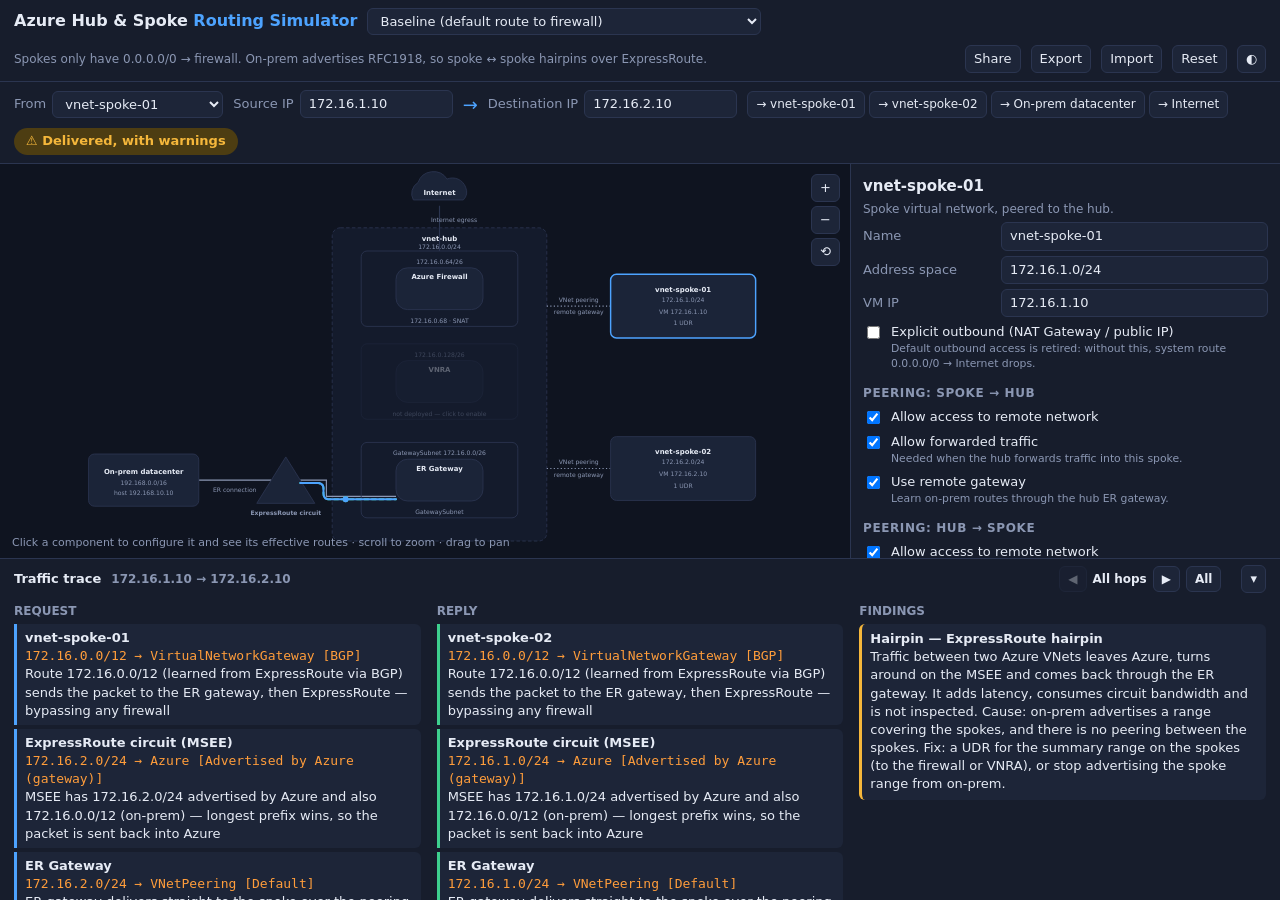
==== commit 2bd5a469: "Add hop step-through mode with numbered badges Co-authored-by: Copilot App <223556219+Copilot@users." ====
--- a/index.html
+++ b/index.html
@@ -37,7 +37,7 @@
   </div>
   <aside id="insp"></aside>
 </main>
-<section id="trace"><div id="traceHead">Traffic trace <span class="muted" id="traceSum"></span><span class="sp"></span><button id="bTrace">▾</button></div><div id="traceBody"></div></section>
+<section id="trace"><div id="traceHead">Traffic trace <span class="muted" id="traceSum"></span><span class="sp"></span><span id="stepCtl"><button id="sPrev" title="Previous hop">◀</button><span id="sLbl">All hops</span><button id="sNext" title="Next hop (step through)">▶</button><button id="sAll" title="Show all hops">All</button></span><button id="bTrace">▾</button></div><div id="traceBody"></div></section>
 <script src="engine.js"></script>
 <script src="ui.js"></script>
 </body>
--- a/style.css
+++ b/style.css
@@ -70,3 +70,12 @@
 .tri{fill:var(--box);stroke:var(--line);stroke-width:1.5}.nd:hover .tri,.nd.sel .tri{stroke:var(--acc)}
 .off{opacity:.35}
 .subbox{fill:transparent}
+
+.path.ghost{opacity:.2}
+.hopn{fill:var(--acc);stroke:var(--bg,#0f1420);stroke-width:2}
+.hopn.cur{fill:var(--ok)}
+.hopt{fill:#fff;font:700 10px system-ui;text-anchor:middle;pointer-events:none}
+#stepCtl{display:inline-flex;gap:6px;align-items:center;margin-right:10px;font-size:12px}
+#stepCtl button:disabled{opacity:.35}
+.hop.dim{opacity:.4}
+.hop.act{outline:2px solid var(--acc);border-radius:6px}
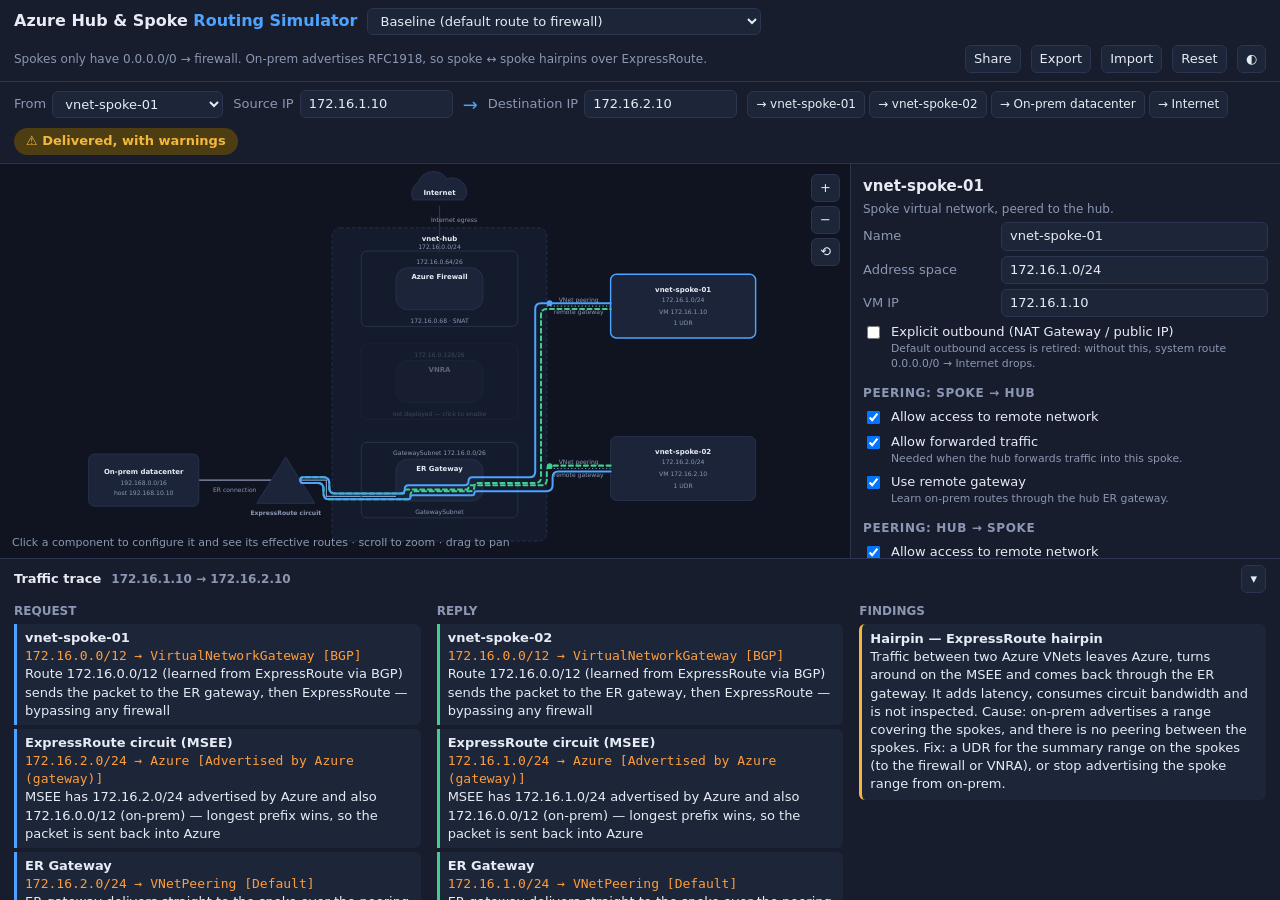
==== commit 80b928fd: "Remove step-through mode Co-authored-by: Copilot App <223556219+Copilot@users.noreply.github.com>" ====
--- a/index.html
+++ b/index.html
@@ -37,7 +37,7 @@
   </div>
   <aside id="insp"></aside>
 </main>
-<section id="trace"><div id="traceHead">Traffic trace <span class="muted" id="traceSum"></span><span class="sp"></span><span id="stepCtl"><button id="sPrev" title="Previous hop">◀</button><span id="sLbl">All hops</span><button id="sNext" title="Next hop (step through)">▶</button><button id="sAll" title="Show all hops">All</button></span><button id="bTrace">▾</button></div><div id="traceBody"></div></section>
+<section id="trace"><div id="traceHead">Traffic trace <span class="muted" id="traceSum"></span><span class="sp"></span><button id="bTrace">▾</button></div><div id="traceBody"></div></section>
 <script src="engine.js"></script>
 <script src="ui.js"></script>
 </body>
--- a/style.css
+++ b/style.css
@@ -70,12 +70,3 @@
 .tri{fill:var(--box);stroke:var(--line);stroke-width:1.5}.nd:hover .tri,.nd.sel .tri{stroke:var(--acc)}
 .off{opacity:.35}
 .subbox{fill:transparent}
-
-.path.ghost{opacity:.2}
-.hopn{fill:var(--acc);stroke:var(--bg,#0f1420);stroke-width:2}
-.hopn.cur{fill:var(--ok)}
-.hopt{fill:#fff;font:700 10px system-ui;text-anchor:middle;pointer-events:none}
-#stepCtl{display:inline-flex;gap:6px;align-items:center;margin-right:10px;font-size:12px}
-#stepCtl button:disabled{opacity:.35}
-.hop.dim{opacity:.4}
-.hop.act{outline:2px solid var(--acc);border-radius:6px}
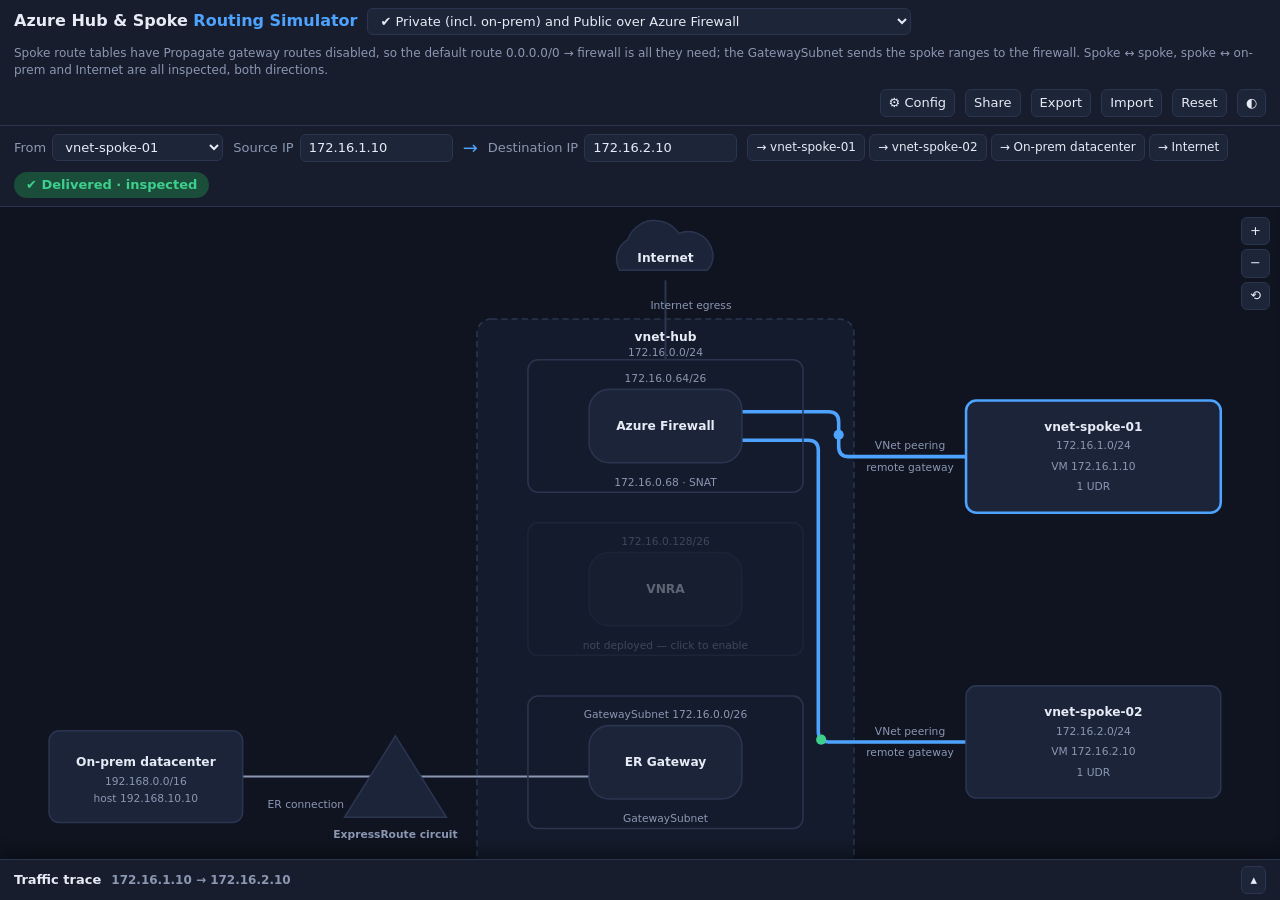
==== commit 5a35104e: "Make trace and configuration collapsible flyouts, collapsed by default Co-authored-by: Copilot App <" ====
--- a/index.html
+++ b/index.html
@@ -13,6 +13,7 @@
   <span id="pdesc" class="muted"></span>
   <span class="sp"></span>
   <span id="vchip" class="chip" hidden></span>
+  <button id="bCfg" title="Open configuration">⚙ Config</button>
   <button id="bShare" title="Copy a link containing this scenario">Share</button>
   <button id="bExport">Export</button>
   <button id="bImport">Import</button>
@@ -36,8 +37,9 @@
     <div id="hint">Click a component to configure it and see its effective routes · scroll to zoom · drag to pan</div>
   </div>
   <aside id="insp"></aside>
+  <button id="iClose" title="Close configuration" hidden>✕</button>
 </main>
-<section id="trace"><div id="traceHead">Traffic trace <span class="muted" id="traceSum"></span><span class="sp"></span><button id="bTrace">▾</button></div><div id="traceBody"></div></section>
+<section id="trace" class="col"><div id="traceHead">Traffic trace <span class="muted" id="traceSum"></span><span class="sp"></span><button id="bTrace">▴</button></div><div id="traceBody"></div></section>
 <script src="engine.js"></script>
 <script src="ui.js"></script>
 </body>
--- a/style.css
+++ b/style.css
@@ -22,7 +22,11 @@
 #svg{width:100%;height:100%;cursor:grab;display:block}
 #zoom{position:absolute;right:10px;top:10px;display:flex;flex-direction:column;gap:4px}
 #hint{position:absolute;left:12px;bottom:8px;color:var(--mut);font-size:11px;pointer-events:none}
-#insp{width:430px;overflow:auto;background:var(--panel);border-left:1px solid var(--line);padding:12px}
+main{position:relative;overflow:hidden}
+#insp{position:absolute;top:0;right:0;bottom:0;z-index:5;width:430px;max-width:100%;box-sizing:border-box;overflow:auto;background:var(--panel);border-left:1px solid var(--line);padding:12px;box-shadow:-6px 0 18px #0006;transform:translateX(105%);transition:transform .2s}
+body.cfg #insp{transform:none}
+#iClose{position:absolute;top:8px;right:10px;z-index:6;display:none}
+body.cfg #iClose{display:block}
 #insp h2{margin:0 0 2px;font-size:15px}
 #insp h3{margin:14px 0 6px;font-size:12px;text-transform:uppercase;letter-spacing:.05em;color:var(--mut)}
 .row{display:flex;align-items:center;gap:8px;margin:5px 0}
@@ -38,7 +42,7 @@
 tr.used td{background:rgba(77,163,255,.18)}
 .note{color:var(--mut);font-size:12px;margin:4px 0}
 .btnrow{display:flex;gap:6px;flex-wrap:wrap;margin:6px 0}
-#trace{background:var(--panel);border-top:1px solid var(--line);max-height:38vh;display:flex;flex-direction:column}
+#trace{position:fixed;left:0;right:0;bottom:0;z-index:7;box-shadow:0 -6px 18px #0006;background:var(--panel);border-top:1px solid var(--line);max-height:38vh;display:flex;flex-direction:column}
 #traceHead{display:flex;align-items:center;gap:10px;padding:6px 14px;font-weight:600}
 #traceBody{overflow:auto;padding:0 14px 10px;display:grid;grid-template-columns:1fr 1fr 1fr;gap:16px}
 #trace.col #traceBody{display:none}
@@ -70,3 +74,26 @@
 .tri{fill:var(--box);stroke:var(--line);stroke-width:1.5}.nd:hover .tri,.nd.sel .tri{stroke:var(--acc)}
 .off{opacity:.35}
 .subbox{fill:transparent}
+
+@media (max-width:820px){
+  html,body{height:auto;overflow-x:hidden}
+  body{max-width:100vw}
+  header>*,#flowbar>*{min-width:0;max-width:100%}
+  #quick{flex-wrap:wrap;display:flex;gap:4px}
+  body{display:block;height:auto}
+  header,#flowbar{padding:6px 10px;gap:6px}
+  header h1{font-size:14px;flex:1 1 100%}
+  #preset{max-width:100%;flex:1 1 100%}
+  #pdesc{flex:1 1 100%;font-size:11px}
+  #flowbar label{flex:1 1 40%}
+  #flowbar input,#flowbar select{width:100%;box-sizing:border-box}
+  #flowbar .arrow{display:none}
+  main{height:calc(100vh - 140px);min-height:360px}
+  #stage{height:100%}
+  #svg{touch-action:none}
+  #hint{font-size:10px}
+  #insp{width:100%;border-left:0}
+  #trace{max-height:none}
+  #traceBody{grid-template-columns:1fr}
+  button,select,input{min-height:34px}
+}
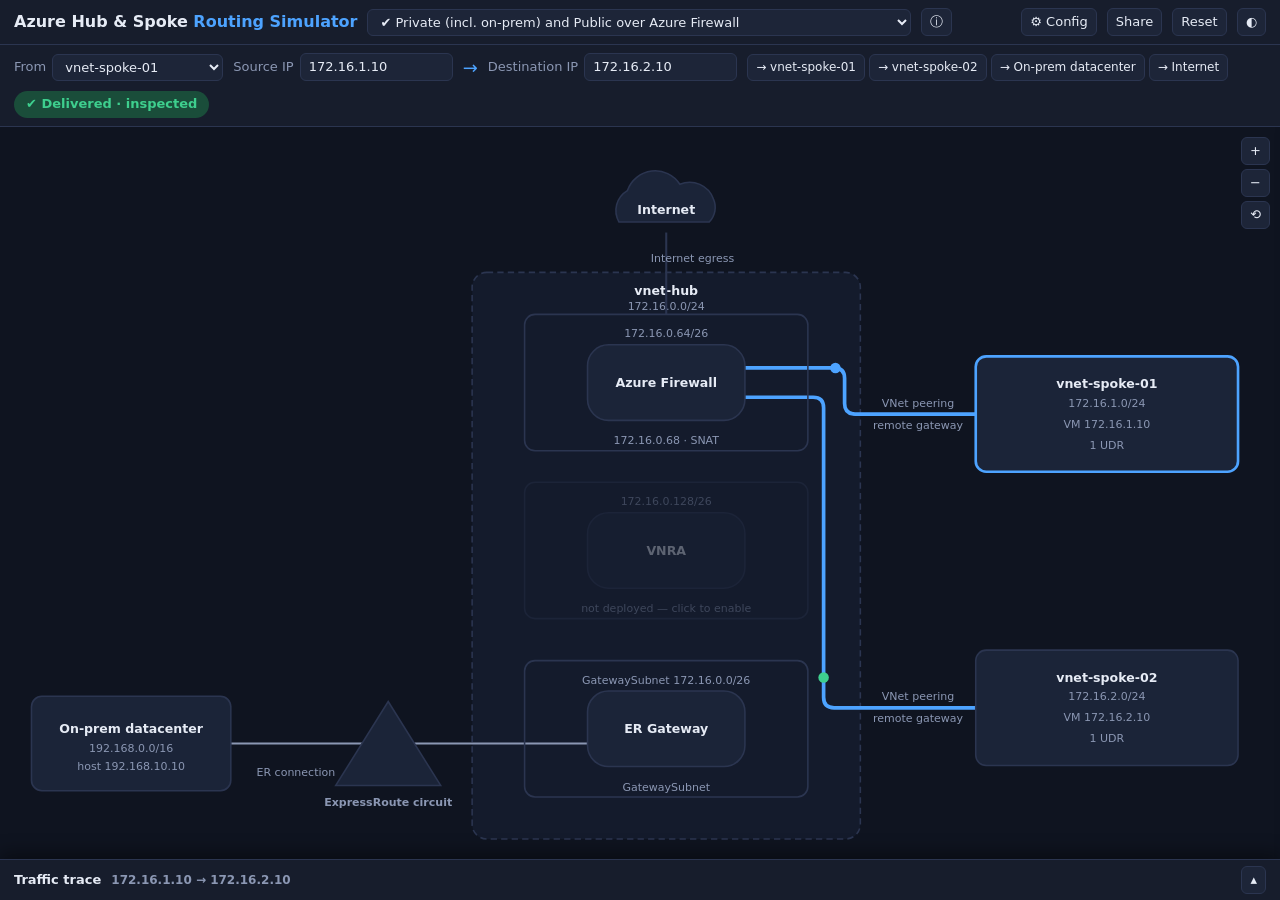
==== commit 83af5318: "Scenario description in info popover; remove export/import Co-authored-by: Copilot App <223556219+Co" ====
--- a/index.html
+++ b/index.html
@@ -10,16 +10,14 @@
 <header>
   <h1>Azure Hub &amp; Spoke <span>Routing Simulator</span></h1>
   <select id="preset" title="Load a scenario"></select>
-  <span id="pdesc" class="muted"></span>
+  <button id="bInfo" title="About this scenario" aria-label="About this scenario">ⓘ</button>
   <span class="sp"></span>
   <span id="vchip" class="chip" hidden></span>
   <button id="bCfg" title="Open configuration">⚙ Config</button>
   <button id="bShare" title="Copy a link containing this scenario">Share</button>
-  <button id="bExport">Export</button>
-  <button id="bImport">Import</button>
   <button id="bReset">Reset</button>
   <button id="bTheme" title="Toggle theme">◐</button>
-  <input type="file" id="fImport" accept=".json,application/json" hidden>
+  <div id="pdesc" hidden></div>
 </header>
 <section id="flowbar">
   <label>From <select id="fSrc"></select></label>
--- a/style.css
+++ b/style.css
@@ -97,3 +97,6 @@
   #traceBody{grid-template-columns:1fr}
   button,select,input{min-height:34px}
 }
+
+#pdesc{position:fixed;top:52px;left:14px;right:14px;max-width:460px;z-index:20;background:var(--panel);border:1px solid var(--line);border-radius:8px;padding:10px 12px;box-shadow:0 8px 24px #0007;font-size:13px;line-height:1.45}
+#pdesc[hidden]{display:none}
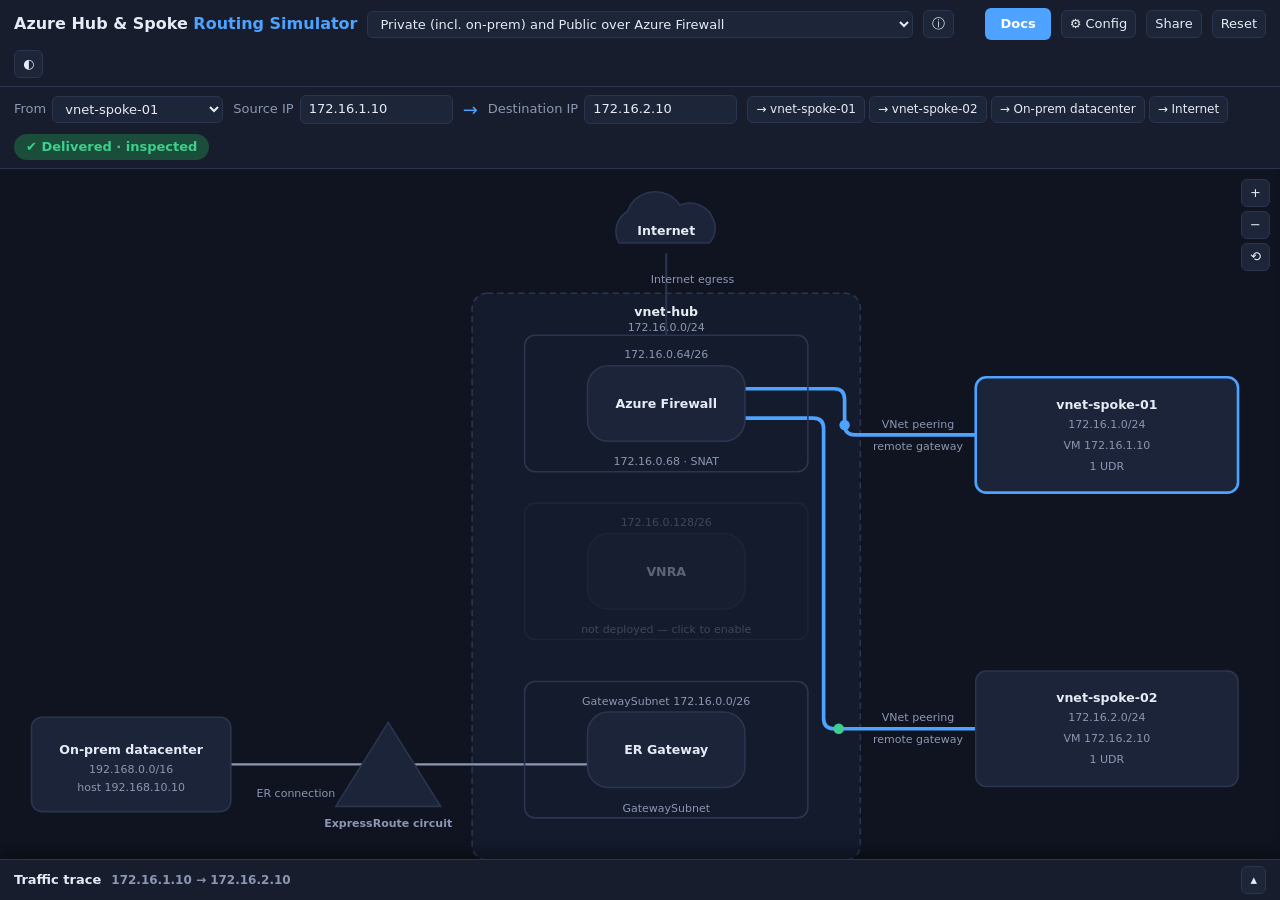
==== commit 2adea6d6: "Add documentation page, Docs button, preset detection for shared links Co-authored-by: Copilot App <" ====
--- a/index.html
+++ b/index.html
@@ -13,6 +13,7 @@
   <button id="bInfo" title="About this scenario" aria-label="About this scenario">ⓘ</button>
   <span class="sp"></span>
   <span id="vchip" class="chip" hidden></span>
+  <a id="bDocs" href="docs.html" title="Open the documentation">Docs</a>
   <button id="bCfg" title="Open configuration">⚙ Config</button>
   <button id="bShare" title="Copy a link containing this scenario">Share</button>
   <button id="bReset">Reset</button>
--- a/style.css
+++ b/style.css
@@ -100,3 +100,6 @@
 
 #pdesc{position:fixed;top:52px;left:14px;right:14px;max-width:460px;z-index:20;background:var(--panel);border:1px solid var(--line);border-radius:8px;padding:10px 12px;box-shadow:0 8px 24px #0007;font-size:13px;line-height:1.45}
 #pdesc[hidden]{display:none}
+
+#bDocs{background:var(--acc);color:#fff;text-decoration:none;font-weight:600;border-radius:6px;padding:6px 14px;border:1px solid transparent;font-size:13px}
+#bDocs:hover{filter:brightness(1.1)}
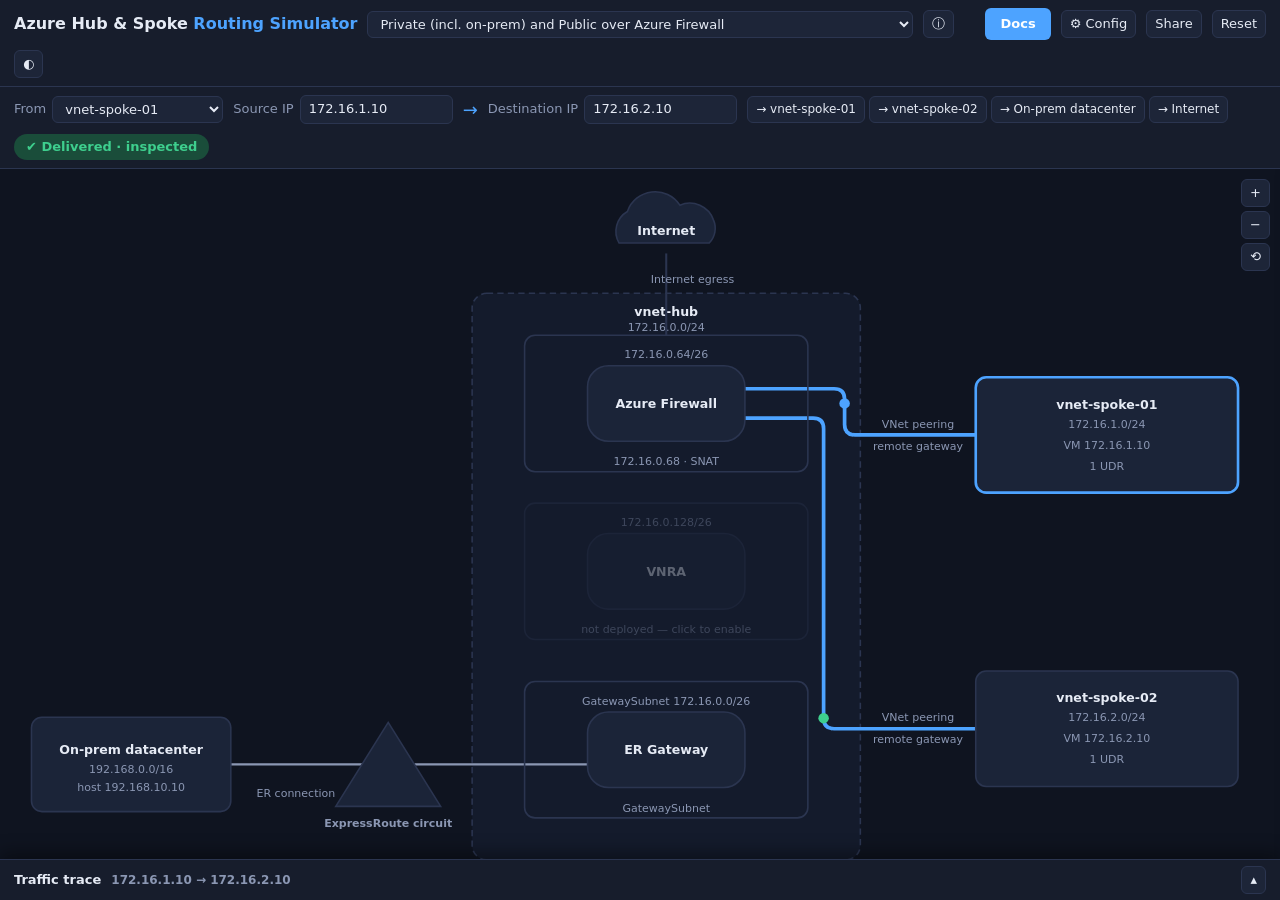
==== commit 499f9376: "Make status badge open the traffic trace Co-authored-by: Copilot App <223556219+Copilot@users.norepl" ====
--- a/index.html
+++ b/index.html
@@ -28,7 +28,7 @@
   <datalist id="dstList"></datalist>
   <span class="quick" id="quick"></span>
   <span class="sp"></span>
-  <span id="verdict" class="badge"></span>
+  <span id="verdict" class="badge" title="Show the traffic trace" role="button" tabindex="0"></span>
 </section>
 <main>
   <div id="stage"><svg id="svg" viewBox="0 0 1220 680" xmlns="http://www.w3.org/2000/svg"></svg>
--- a/style.css
+++ b/style.css
@@ -103,3 +103,8 @@
 
 #bDocs{background:var(--acc);color:#fff;text-decoration:none;font-weight:600;border-radius:6px;padding:6px 14px;border:1px solid transparent;font-size:13px}
 #bDocs:hover{filter:brightness(1.1)}
+
+.iss .fix{margin-top:6px;padding:6px 8px;border-left:3px solid var(--acc);background:rgba(77,163,255,.1);border-radius:4px}
+.iss .fix b{display:inline;color:var(--acc)}
+
+#verdict{cursor:pointer}#verdict:hover{filter:brightness(1.2)}
